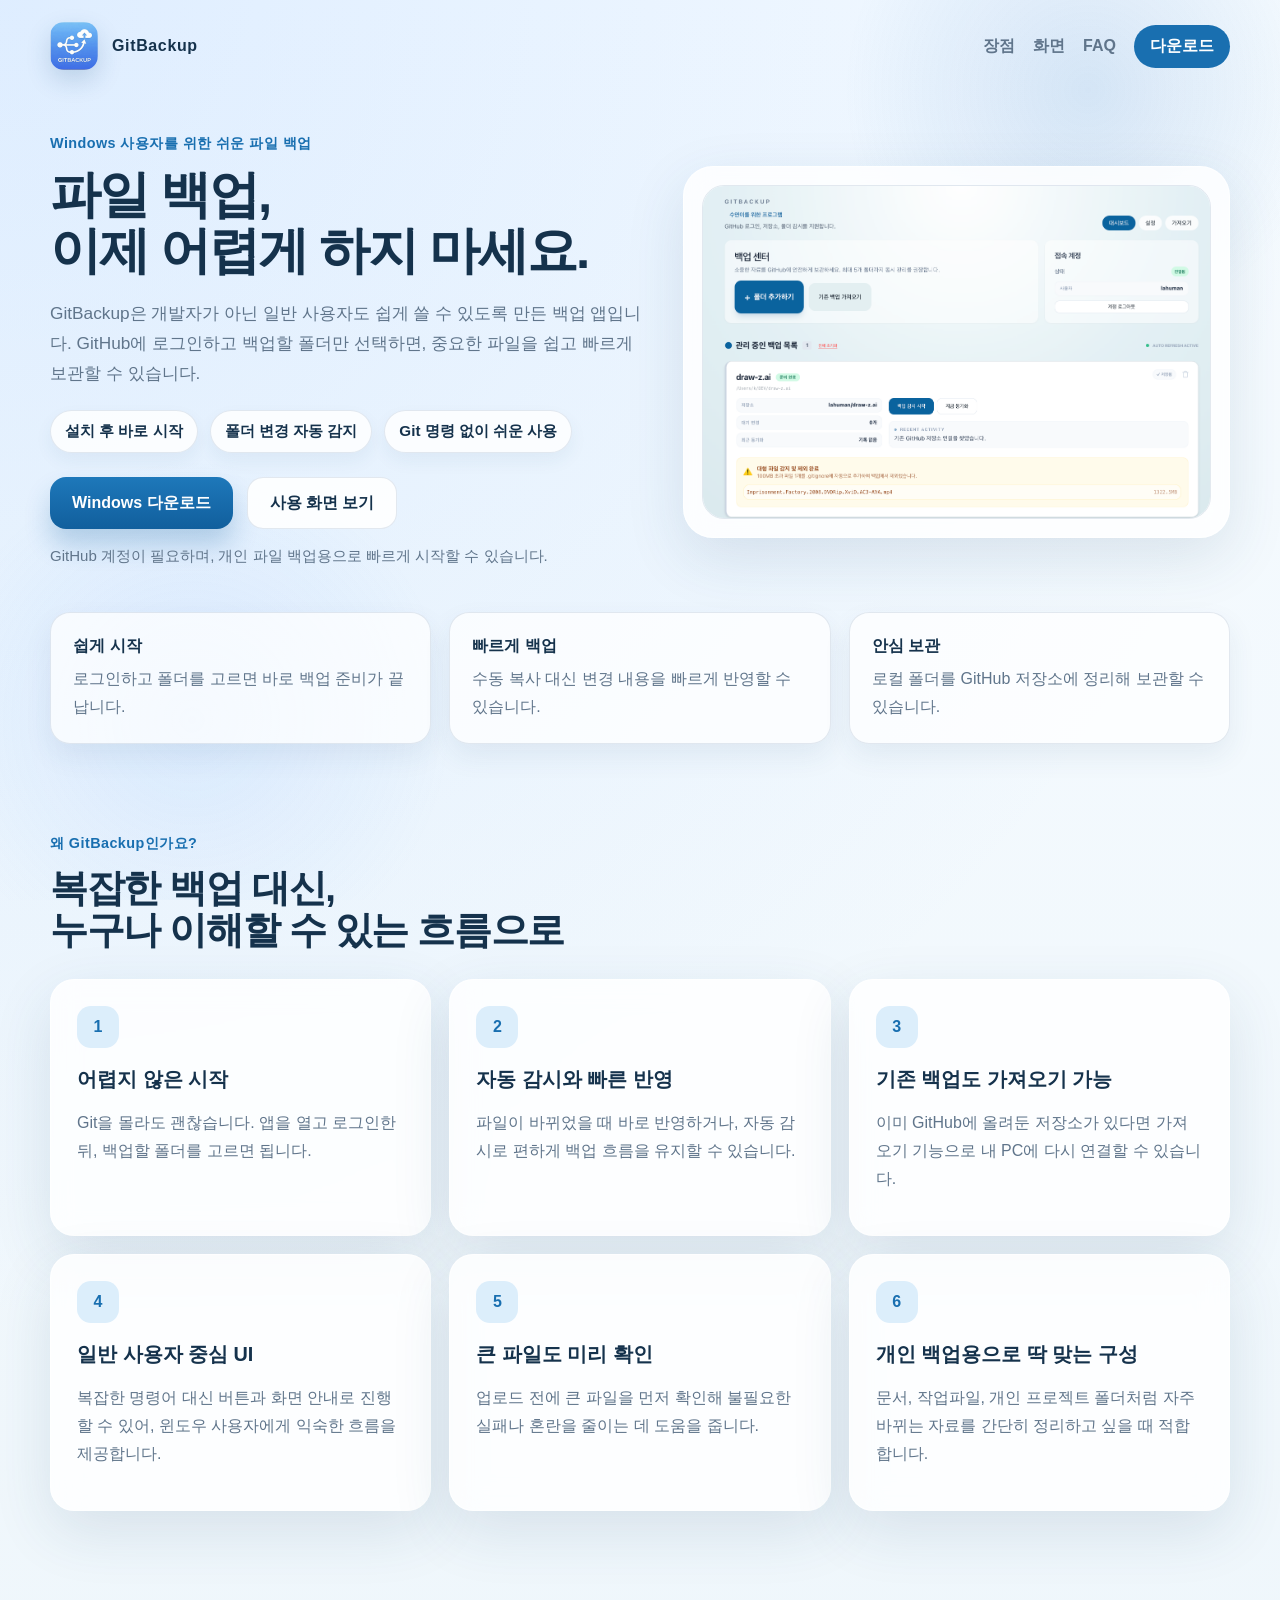
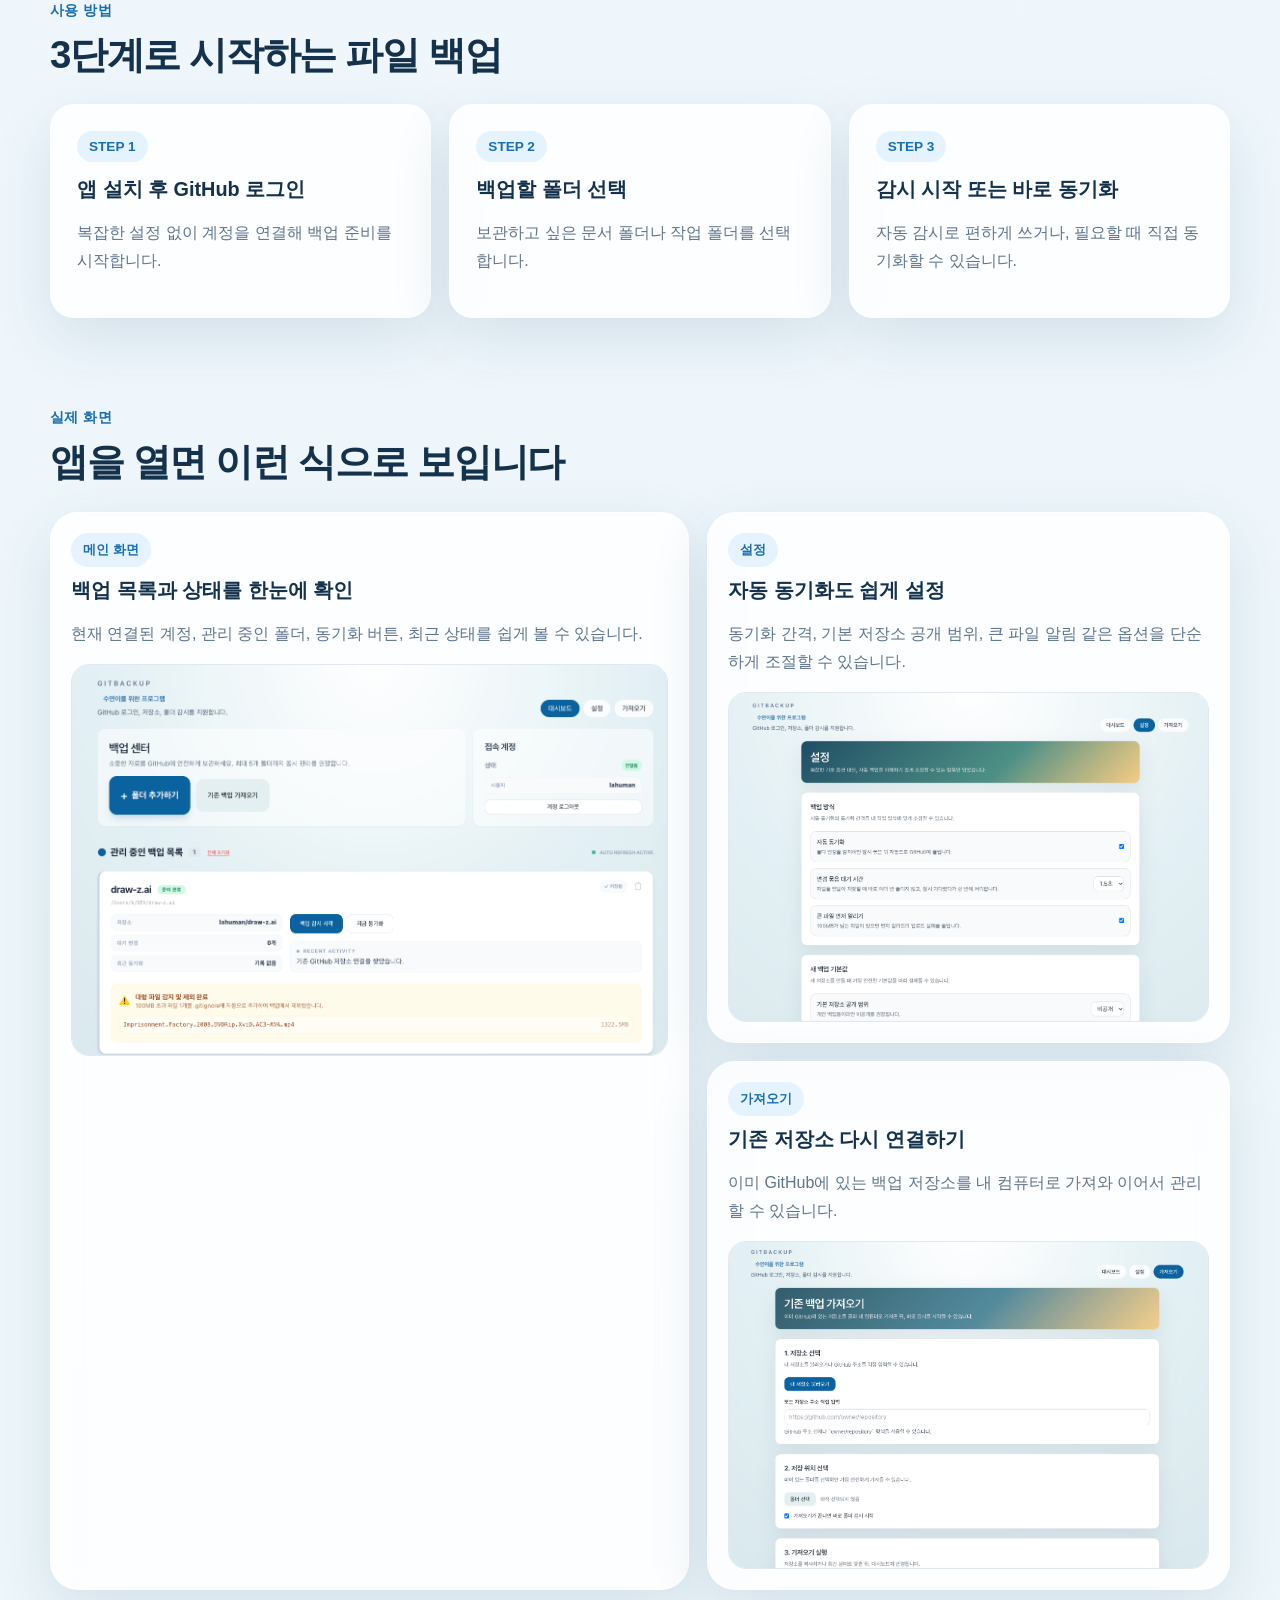
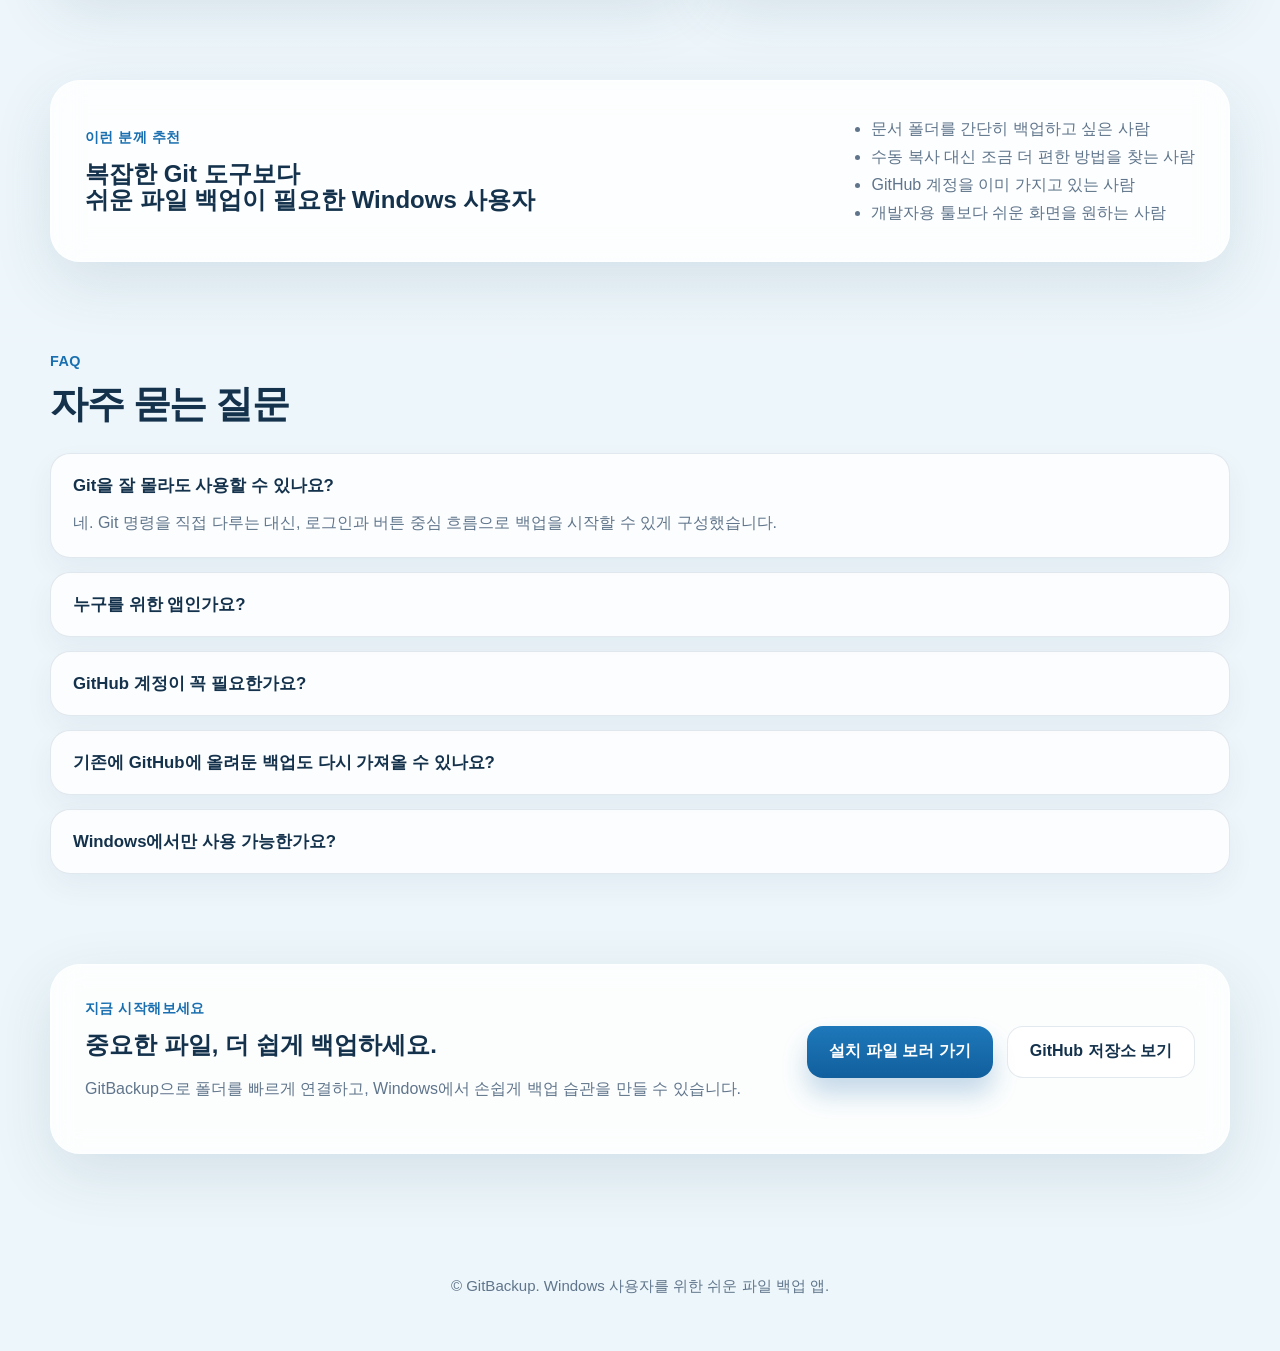
==== docs/index.html @ aa1b8733 "backup: 2026-04-01 11:00:26" ====
<!DOCTYPE html>
<html lang="ko">
<head>
  <meta charset="UTF-8" />
  <meta name="viewport" content="width=device-width, initial-scale=1.0" />
  <title>GitBackup | 윈도우에서 쉽게 시작하는 파일 백업</title>
  <meta name="description" content="GitBackup은 일반 Windows 사용자를 위한 쉬운 파일 백업 앱입니다. GitHub 로그인 후 폴더를 선택하면 자동 감시와 빠른 백업을 시작할 수 있습니다." />
  <meta property="og:title" content="GitBackup | 윈도우에서 쉽게 시작하는 파일 백업" />
  <meta property="og:description" content="파일 백업, 이제 어렵게 하지 마세요. 설치하고 로그인한 뒤 폴더만 선택하면 GitHub에 쉽고 빠르게 백업할 수 있습니다." />
  <meta property="og:type" content="website" />
  <meta property="og:image" content="assets/gitbackup-icon.png" />
  <link rel="icon" type="image/png" sizes="32x32" href="assets/favicon-32.png" />
  <link rel="apple-touch-icon" href="assets/apple-touch-icon.png" />
  <link rel="stylesheet" href="styles.css" />
</head>
<body>
  <div class="page-bg"></div>

  <header class="site-header">
    <a class="brand" href="#top" aria-label="GitBackup home">
      <img src="assets/icon-192.png" alt="GitBackup 아이콘" />
      <span>GitBackup</span>
    </a>

    <nav class="nav">
      <a href="#features">장점</a>
      <a href="#screens">화면</a>
      <a href="#faq">FAQ</a>
      <a class="nav-cta" href="https://github.com/lahuman/git-backup/releases" target="_blank" rel="noopener">다운로드</a>
    </nav>
  </header>

  <main id="top">
    <section class="hero">
      <div class="hero-copy">
        <span class="eyebrow">Windows 사용자를 위한 쉬운 파일 백업</span>
        <h1>파일 백업,<br />이제 어렵게 하지 마세요.</h1>
        <p class="hero-text">
          GitBackup은 개발자가 아닌 일반 사용자도 쉽게 쓸 수 있도록 만든 백업 앱입니다.
          GitHub에 로그인하고 백업할 폴더만 선택하면, 중요한 파일을 쉽고 빠르게 보관할 수 있습니다.
        </p>

        <div class="hero-points">
          <div>설치 후 바로 시작</div>
          <div>폴더 변경 자동 감지</div>
          <div>Git 명령 없이 쉬운 사용</div>
        </div>

        <div class="hero-actions">
          <a class="btn btn-primary" href="https://github.com/lahuman/git-backup/releases" target="_blank" rel="noopener">Windows 다운로드</a>
          <a class="btn btn-secondary" href="#screens">사용 화면 보기</a>
        </div>

        <p class="mini-note">
          GitHub 계정이 필요하며, 개인 파일 백업용으로 빠르게 시작할 수 있습니다.
        </p>
      </div>

      <div class="hero-visual">
        <div class="hero-card">
          <img src="assets/screen-main.png" alt="GitBackup 메인 화면" />
        </div>
      </div>
    </section>

    <section class="trust-strip" aria-label="핵심 메시지">
      <div class="trust-item">
        <strong>쉽게 시작</strong>
        <span>로그인하고 폴더를 고르면 바로 백업 준비가 끝납니다.</span>
      </div>
      <div class="trust-item">
        <strong>빠르게 백업</strong>
        <span>수동 복사 대신 변경 내용을 빠르게 반영할 수 있습니다.</span>
      </div>
      <div class="trust-item">
        <strong>안심 보관</strong>
        <span>로컬 폴더를 GitHub 저장소에 정리해 보관할 수 있습니다.</span>
      </div>
    </section>

    <section class="section problem-solution" id="features">
      <div class="section-heading">
        <span class="eyebrow">왜 GitBackup인가요?</span>
        <h2>복잡한 백업 대신,<br />누구나 이해할 수 있는 흐름으로</h2>
      </div>

      <div class="feature-grid">
        <article class="feature-card">
          <div class="icon-badge">1</div>
          <h3>어렵지 않은 시작</h3>
          <p>Git을 몰라도 괜찮습니다. 앱을 열고 로그인한 뒤, 백업할 폴더를 고르면 됩니다.</p>
        </article>

        <article class="feature-card">
          <div class="icon-badge">2</div>
          <h3>자동 감시와 빠른 반영</h3>
          <p>파일이 바뀌었을 때 바로 반영하거나, 자동 감시로 편하게 백업 흐름을 유지할 수 있습니다.</p>
        </article>

        <article class="feature-card">
          <div class="icon-badge">3</div>
          <h3>기존 백업도 가져오기 가능</h3>
          <p>이미 GitHub에 올려둔 저장소가 있다면 가져오기 기능으로 내 PC에 다시 연결할 수 있습니다.</p>
        </article>

        <article class="feature-card">
          <div class="icon-badge">4</div>
          <h3>일반 사용자 중심 UI</h3>
          <p>복잡한 명령어 대신 버튼과 화면 안내로 진행할 수 있어, 윈도우 사용자에게 익숙한 흐름을 제공합니다.</p>
        </article>

        <article class="feature-card">
          <div class="icon-badge">5</div>
          <h3>큰 파일도 미리 확인</h3>
          <p>업로드 전에 큰 파일을 먼저 확인해 불필요한 실패나 혼란을 줄이는 데 도움을 줍니다.</p>
        </article>

        <article class="feature-card">
          <div class="icon-badge">6</div>
          <h3>개인 백업용으로 딱 맞는 구성</h3>
          <p>문서, 작업파일, 개인 프로젝트 폴더처럼 자주 바뀌는 자료를 간단히 정리하고 싶을 때 적합합니다.</p>
        </article>
      </div>
    </section>

    <section class="section steps">
      <div class="section-heading">
        <span class="eyebrow">사용 방법</span>
        <h2>3단계로 시작하는 파일 백업</h2>
      </div>

      <div class="steps-grid">
        <article class="step-card">
          <span class="step-number">STEP 1</span>
          <h3>앱 설치 후 GitHub 로그인</h3>
          <p>복잡한 설정 없이 계정을 연결해 백업 준비를 시작합니다.</p>
        </article>

        <article class="step-card">
          <span class="step-number">STEP 2</span>
          <h3>백업할 폴더 선택</h3>
          <p>보관하고 싶은 문서 폴더나 작업 폴더를 선택합니다.</p>
        </article>

        <article class="step-card">
          <span class="step-number">STEP 3</span>
          <h3>감시 시작 또는 바로 동기화</h3>
          <p>자동 감시로 편하게 쓰거나, 필요할 때 직접 동기화할 수 있습니다.</p>
        </article>
      </div>
    </section>

    <section class="section screenshots" id="screens">
      <div class="section-heading">
        <span class="eyebrow">실제 화면</span>
        <h2>앱을 열면 이런 식으로 보입니다</h2>
      </div>

      <div class="screen-grid">
        <article class="screen-card screen-large">
          <div class="screen-copy">
            <span class="screen-tag">메인 화면</span>
            <h3>백업 목록과 상태를 한눈에 확인</h3>
            <p>현재 연결된 계정, 관리 중인 폴더, 동기화 버튼, 최근 상태를 쉽게 볼 수 있습니다.</p>
          </div>
          <img src="assets/screen-main.png" alt="GitBackup 메인 화면 스크린샷" />
        </article>

        <article class="screen-card">
          <div class="screen-copy">
            <span class="screen-tag">설정</span>
            <h3>자동 동기화도 쉽게 설정</h3>
            <p>동기화 간격, 기본 저장소 공개 범위, 큰 파일 알림 같은 옵션을 단순하게 조절할 수 있습니다.</p>
          </div>
          <img src="assets/screen-settings.png" alt="GitBackup 설정 화면 스크린샷" />
        </article>

        <article class="screen-card">
          <div class="screen-copy">
            <span class="screen-tag">가져오기</span>
            <h3>기존 저장소 다시 연결하기</h3>
            <p>이미 GitHub에 있는 백업 저장소를 내 컴퓨터로 가져와 이어서 관리할 수 있습니다.</p>
          </div>
          <img src="assets/screen-import.png" alt="GitBackup 가져오기 화면 스크린샷" />
        </article>
      </div>
    </section>

    <section class="section audience">
      <div class="audience-card">
        <div>
          <span class="eyebrow">이런 분께 추천</span>
          <h2>복잡한 Git 도구보다<br />쉬운 파일 백업이 필요한 Windows 사용자</h2>
        </div>
        <ul class="audience-list">
          <li>문서 폴더를 간단히 백업하고 싶은 사람</li>
          <li>수동 복사 대신 조금 더 편한 방법을 찾는 사람</li>
          <li>GitHub 계정을 이미 가지고 있는 사람</li>
          <li>개발자용 툴보다 쉬운 화면을 원하는 사람</li>
        </ul>
      </div>
    </section>

    <section class="section faq" id="faq">
      <div class="section-heading">
        <span class="eyebrow">FAQ</span>
        <h2>자주 묻는 질문</h2>
      </div>

      <div class="faq-list">
        <details open>
          <summary>Git을 잘 몰라도 사용할 수 있나요?</summary>
          <p>네. Git 명령을 직접 다루는 대신, 로그인과 버튼 중심 흐름으로 백업을 시작할 수 있게 구성했습니다.</p>
        </details>

        <details>
          <summary>누구를 위한 앱인가요?</summary>
          <p>개발자뿐 아니라, 중요한 폴더를 쉽고 빠르게 백업하고 싶은 일반 Windows 사용자를 위한 앱입니다.</p>
        </details>

        <details>
          <summary>GitHub 계정이 꼭 필요한가요?</summary>
          <p>네. GitBackup은 GitHub 저장소에 파일을 보관하는 방식이므로 GitHub 계정 연결이 필요합니다.</p>
        </details>

        <details>
          <summary>기존에 GitHub에 올려둔 백업도 다시 가져올 수 있나요?</summary>
          <p>가능합니다. 가져오기 화면에서 저장소를 불러오거나 주소를 입력해 연결할 수 있습니다.</p>
        </details>

        <details>
          <summary>Windows에서만 사용 가능한가요?</summary>
          <p>이 페이지는 Windows 사용자를 중심으로 소개하고 있으며, 다운로드 안내도 Windows 기준으로 구성되어 있습니다.</p>
        </details>
      </div>
    </section>

    <section class="section cta-section">
      <div class="cta-card">
        <div>
          <span class="eyebrow">지금 시작해보세요</span>
          <h2>중요한 파일, 더 쉽게 백업하세요.</h2>
          <p>GitBackup으로 폴더를 빠르게 연결하고, Windows에서 손쉽게 백업 습관을 만들 수 있습니다.</p>
        </div>
        <div class="cta-actions">
          <a class="btn btn-primary" href="https://github.com/lahuman/git-backup/releases" target="_blank" rel="noopener">설치 파일 보러 가기</a>
          <a class="btn btn-secondary" href="https://github.com/lahuman/git-backup" target="_blank" rel="noopener">GitHub 저장소 보기</a>
        </div>
      </div>
    </section>
  </main>

  <footer class="site-footer">
    <p>© GitBackup. Windows 사용자를 위한 쉬운 파일 백업 앱.</p>
  </footer>
</body>
</html>
---- docs/styles.css ----
* {
  box-sizing: border-box;
}

:root {
  --bg: #eef6fb;
  --surface: rgba(255, 255, 255, 0.82);
  --surface-strong: #ffffff;
  --text: #15324c;
  --muted: #60758b;
  --line: rgba(39, 78, 121, 0.12);
  --blue: #196fb0;
  --blue-dark: #0d5d99;
  --blue-soft: #dceefb;
  --shadow: 0 20px 60px rgba(35, 71, 111, 0.12);
  --radius: 24px;
  --max: 1180px;
}

html {
  scroll-behavior: smooth;
}

body {
  margin: 0;
  font-family: "Pretendard", "Noto Sans KR", "Apple SD Gothic Neo", "Malgun Gothic", Arial, sans-serif;
  color: var(--text);
  background:
    radial-gradient(circle at top left, rgba(115, 175, 255, 0.18), transparent 28%),
    linear-gradient(180deg, #f6fbff 0%, #eef6fb 42%, #edf6fa 100%);
}

.page-bg {
  position: fixed;
  inset: 0;
  pointer-events: none;
  background:
    radial-gradient(circle at 85% 10%, rgba(36, 114, 190, 0.14), transparent 18%),
    radial-gradient(circle at 15% 80%, rgba(104, 168, 255, 0.12), transparent 20%);
  z-index: -1;
}

img {
  max-width: 100%;
  display: block;
}

a {
  color: inherit;
  text-decoration: none;
}

.site-header,
.hero,
.section,
.site-footer,
.trust-strip {
  width: min(calc(100% - 32px), var(--max));
  margin-inline: auto;
}

.site-header {
  padding: 22px 0 16px;
  display: flex;
  justify-content: space-between;
  align-items: center;
  gap: 24px;
}

.brand {
  display: inline-flex;
  align-items: center;
  gap: 14px;
  font-weight: 800;
  letter-spacing: 0.04em;
}

.brand img {
  width: 48px;
  height: 48px;
  border-radius: 14px;
  box-shadow: 0 10px 24px rgba(24, 77, 129, 0.18);
}

.nav {
  display: flex;
  align-items: center;
  gap: 18px;
  color: var(--muted);
  font-weight: 600;
}

.nav-cta {
  padding: 11px 16px;
  background: var(--blue);
  color: white;
  border-radius: 999px;
}

.hero {
  display: grid;
  grid-template-columns: 1.04fr 0.96fr;
  gap: 40px;
  align-items: center;
  padding: 48px 0 28px;
}

.eyebrow {
  display: inline-block;
  color: var(--blue);
  font-size: 0.9rem;
  font-weight: 800;
  letter-spacing: 0.03em;
  margin-bottom: 14px;
}

.hero h1,
.section-heading h2,
.audience-card h2,
.cta-card h2 {
  margin: 0;
  line-height: 1.1;
}

.hero h1 {
  font-size: clamp(2.5rem, 4vw, 4.3rem);
  letter-spacing: -0.04em;
}

.hero-text,
.mini-note,
.feature-card p,
.step-card p,
.screen-copy p,
.faq-list p,
.cta-card p,
.audience-list li,
.trust-item span {
  color: var(--muted);
  line-height: 1.75;
}

.hero-text {
  font-size: 1.08rem;
  max-width: 600px;
  margin: 18px 0 22px;
}

.hero-points {
  display: flex;
  flex-wrap: wrap;
  gap: 12px;
  margin-bottom: 24px;
}

.hero-points div {
  padding: 10px 14px;
  border-radius: 999px;
  background: rgba(255, 255, 255, 0.82);
  border: 1px solid var(--line);
  font-size: 0.95rem;
  font-weight: 700;
  box-shadow: 0 8px 18px rgba(31, 81, 126, 0.06);
}

.hero-actions,
.cta-actions {
  display: flex;
  flex-wrap: wrap;
  gap: 14px;
  margin-bottom: 14px;
}

.btn {
  display: inline-flex;
  align-items: center;
  justify-content: center;
  min-height: 52px;
  padding: 0 22px;
  border-radius: 16px;
  font-weight: 800;
  transition: transform .18s ease, box-shadow .18s ease, background .18s ease;
}

.btn:hover,
.nav-cta:hover {
  transform: translateY(-1px);
}

.btn-primary {
  background: linear-gradient(180deg, #1e78ba 0%, #115f9d 100%);
  color: #fff;
  box-shadow: 0 16px 26px rgba(17, 95, 157, 0.24);
}

.btn-secondary {
  background: rgba(255, 255, 255, 0.88);
  border: 1px solid var(--line);
  color: var(--text);
}

.mini-note {
  font-size: 0.94rem;
  margin: 0;
}

.hero-card,
.feature-card,
.step-card,
.screen-card,
.audience-card,
.cta-card {
  background: var(--surface);
  border: 1px solid rgba(255, 255, 255, 0.65);
  backdrop-filter: blur(14px);
  -webkit-backdrop-filter: blur(14px);
  box-shadow: var(--shadow);
}

.hero-card {
  padding: 18px;
  border-radius: 30px;
}

.hero-card img {
  border-radius: 22px;
  border: 1px solid var(--line);
}

.trust-strip {
  display: grid;
  grid-template-columns: repeat(3, 1fr);
  gap: 18px;
  margin-top: 14px;
}

.trust-item {
  background: rgba(255,255,255,0.74);
  border: 1px solid var(--line);
  padding: 22px;
  border-radius: 20px;
  box-shadow: 0 12px 28px rgba(35, 71, 111, 0.08);
}

.trust-item strong {
  display: block;
  margin-bottom: 8px;
  font-size: 1.02rem;
}

.section {
  padding: 90px 0 0;
}

.section-heading {
  margin-bottom: 28px;
}

.section-heading h2 {
  font-size: clamp(2rem, 3vw, 3rem);
  letter-spacing: -0.035em;
}

.feature-grid,
.steps-grid {
  display: grid;
  gap: 18px;
}

.feature-grid {
  grid-template-columns: repeat(3, 1fr);
}

.steps-grid {
  grid-template-columns: repeat(3, 1fr);
}

.feature-card,
.step-card {
  padding: 26px;
  border-radius: 24px;
}

.icon-badge,
.step-number,
.screen-tag {
  display: inline-flex;
  align-items: center;
  justify-content: center;
  font-weight: 800;
}

.icon-badge {
  width: 42px;
  height: 42px;
  border-radius: 14px;
  background: var(--blue-soft);
  color: var(--blue);
  margin-bottom: 18px;
}

.feature-card h3,
.step-card h3,
.screen-copy h3 {
  margin: 0 0 10px;
  font-size: 1.24rem;
}

.step-number,
.screen-tag {
  border-radius: 999px;
  background: #e5f3ff;
  color: var(--blue);
}

.step-number {
  padding: 8px 12px;
  margin-bottom: 14px;
  font-size: 0.85rem;
}

.screen-grid {
  display: grid;
  grid-template-columns: 1.1fr 0.9fr;
  gap: 18px;
}

.screen-large {
  grid-row: span 2;
}

.screen-card {
  padding: 20px;
  border-radius: 28px;
}

.screen-copy {
  margin-bottom: 16px;
}

.screen-tag {
  padding: 8px 12px;
  font-size: 0.84rem;
  margin-bottom: 10px;
}

.screen-card img {
  border-radius: 18px;
  border: 1px solid var(--line);
}

.audience-card,
.cta-card {
  padding: 34px;
  border-radius: 30px;
  display: grid;
  grid-template-columns: 1fr auto;
  gap: 28px;
  align-items: center;
}

.audience-list {
  margin: 0;
  padding-left: 20px;
}

.faq-list {
  display: grid;
  gap: 14px;
}

.faq-list details {
  background: rgba(255,255,255,0.78);
  border: 1px solid var(--line);
  border-radius: 20px;
  padding: 20px 22px;
  box-shadow: 0 12px 28px rgba(35, 71, 111, 0.06);
}

.faq-list summary {
  cursor: pointer;
  font-size: 1.05rem;
  font-weight: 800;
  list-style: none;
}

.faq-list summary::-webkit-details-marker {
  display: none;
}

.faq-list p {
  margin: 12px 0 0;
}

.cta-section {
  padding-bottom: 90px;
}

.site-footer {
  padding: 18px 0 40px;
  color: var(--muted);
  text-align: center;
  font-size: 0.94rem;
}

@media (max-width: 1080px) {
  .hero,
  .screen-grid,
  .audience-card,
  .cta-card {
    grid-template-columns: 1fr;
  }

  .feature-grid {
    grid-template-columns: repeat(2, 1fr);
  }

  .steps-grid,
  .trust-strip {
    grid-template-columns: 1fr;
  }

  .screen-large {
    grid-row: auto;
  }
}

@media (max-width: 760px) {
  .site-header {
    flex-direction: column;
    align-items: flex-start;
  }

  .nav {
    width: 100%;
    flex-wrap: wrap;
    gap: 12px;
  }

  .nav-cta {
    margin-left: 0;
  }

  .hero {
    padding-top: 22px;
    gap: 24px;
  }

  .hero h1 {
    font-size: 2.35rem;
  }

  .feature-grid,
  .steps-grid {
    grid-template-columns: 1fr;
  }

  .feature-card,
  .step-card,
  .screen-card,
  .audience-card,
  .cta-card {
    padding: 22px;
  }

  .section {
    padding-top: 72px;
  }
}
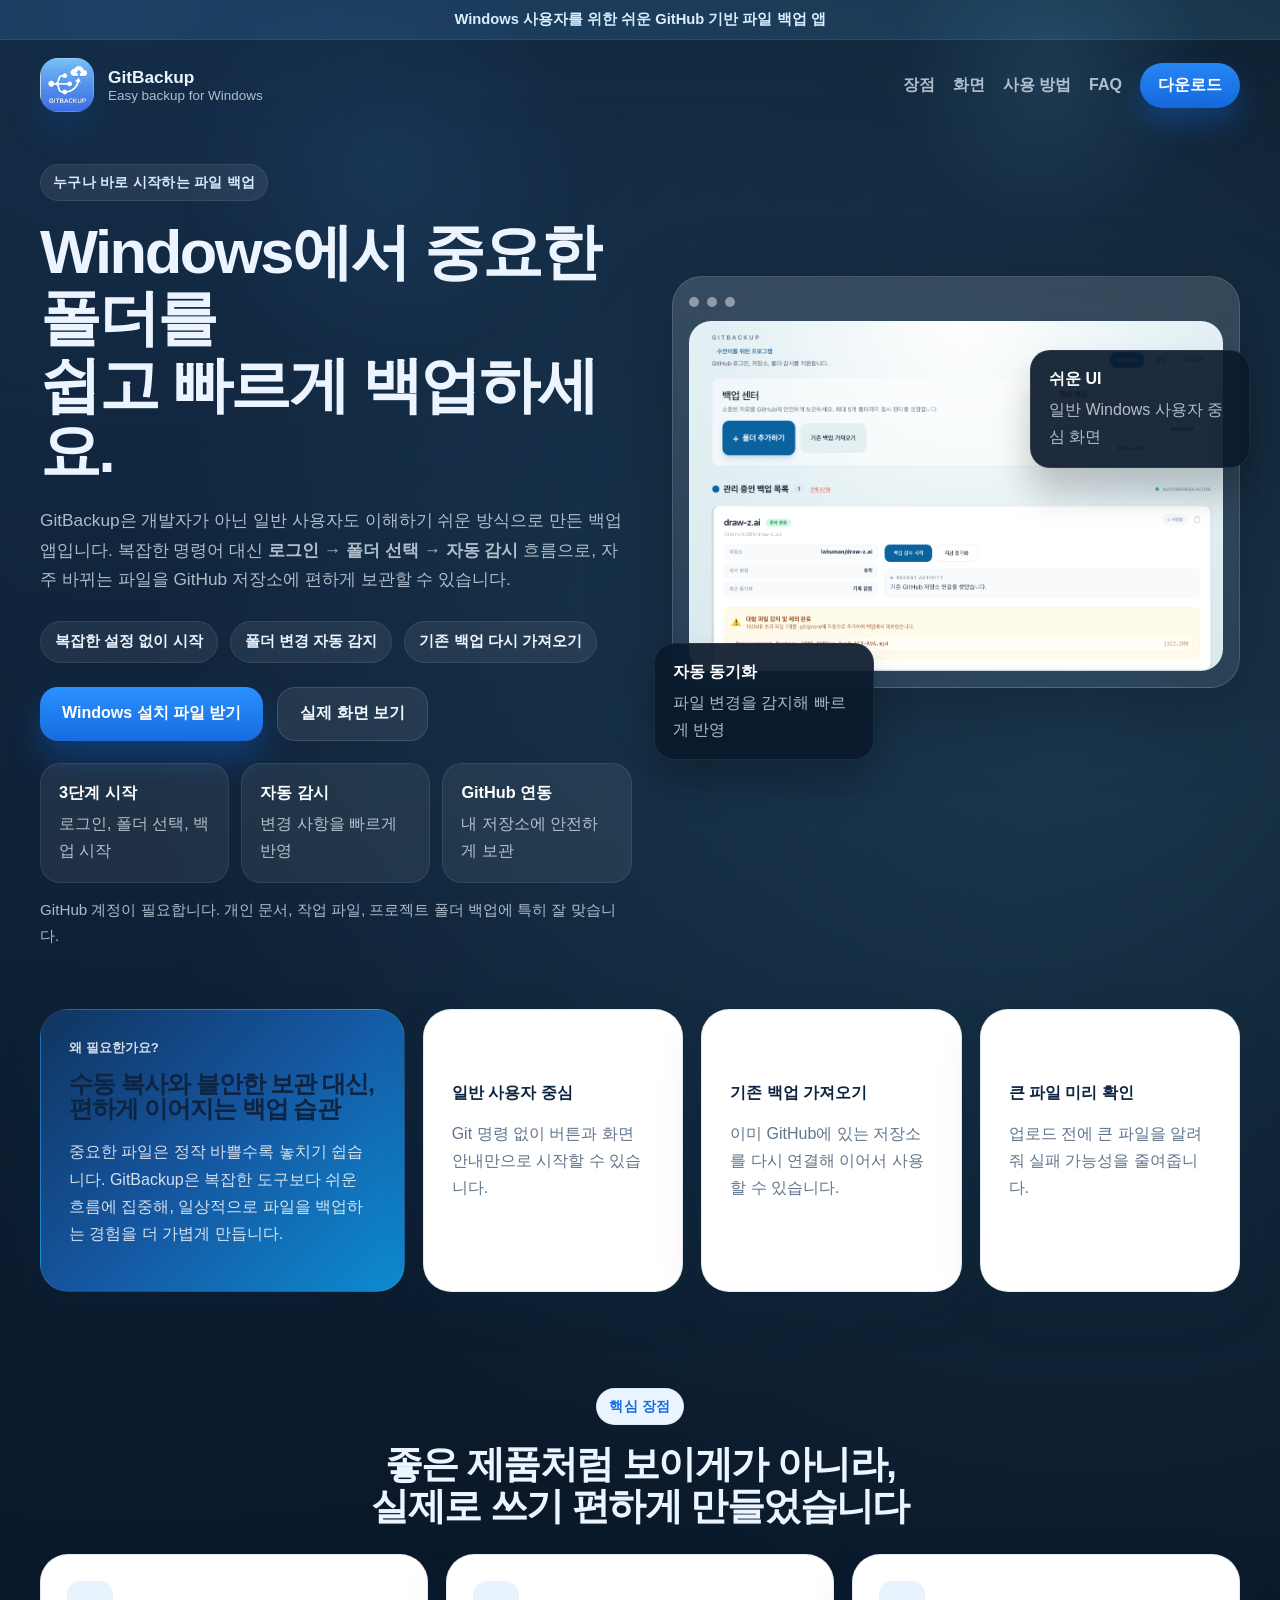
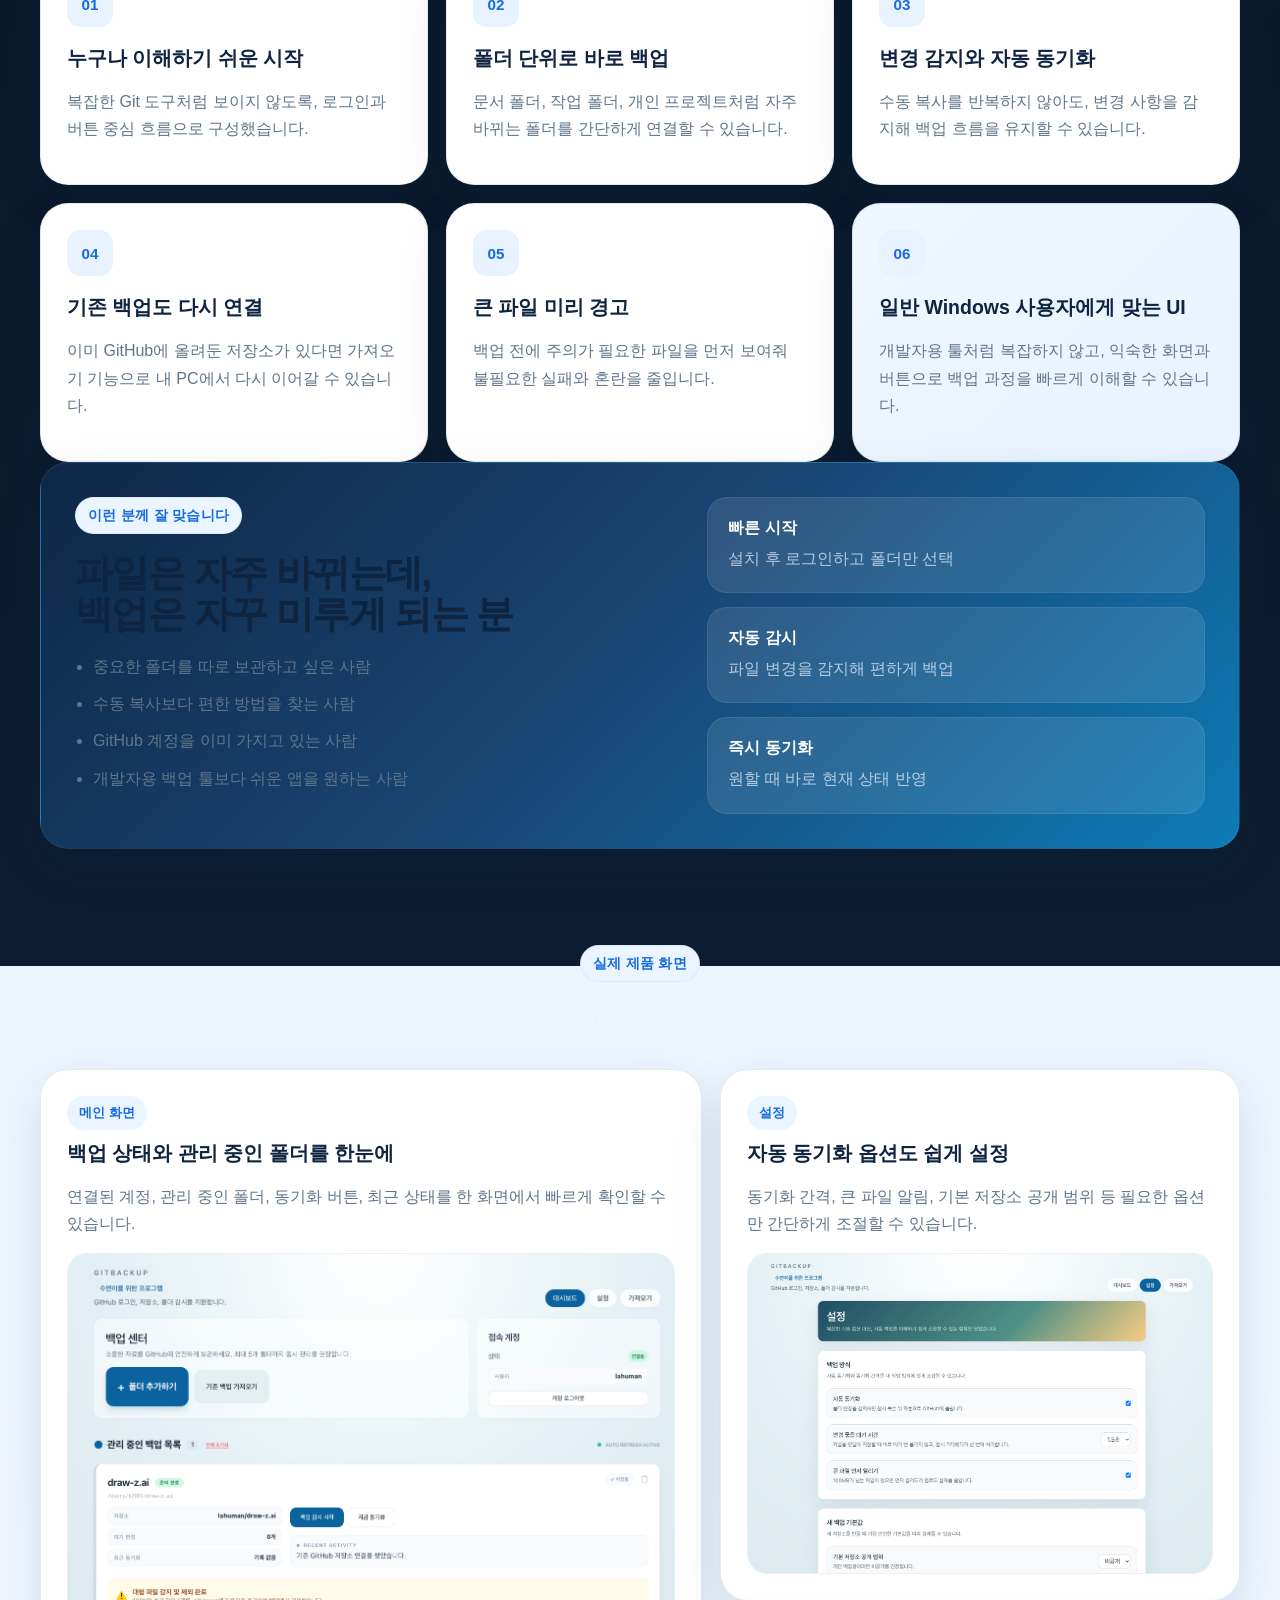
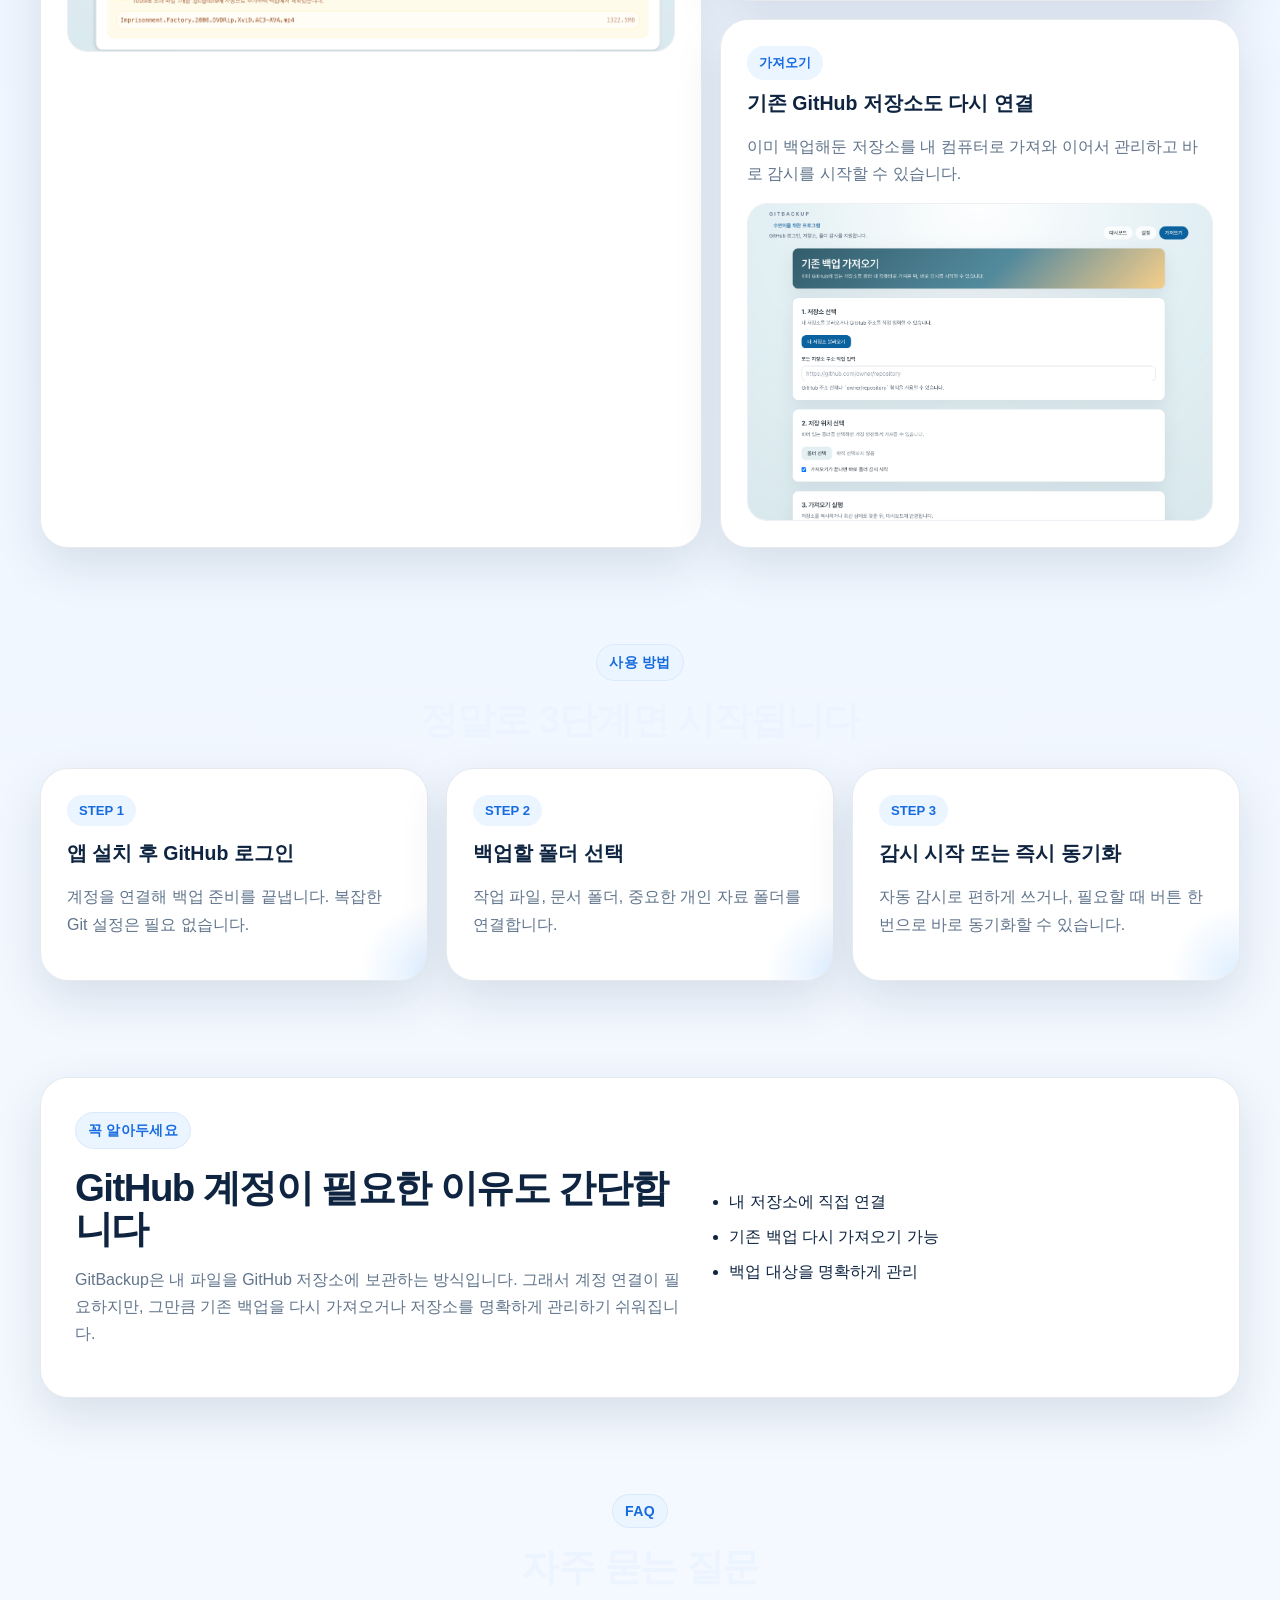
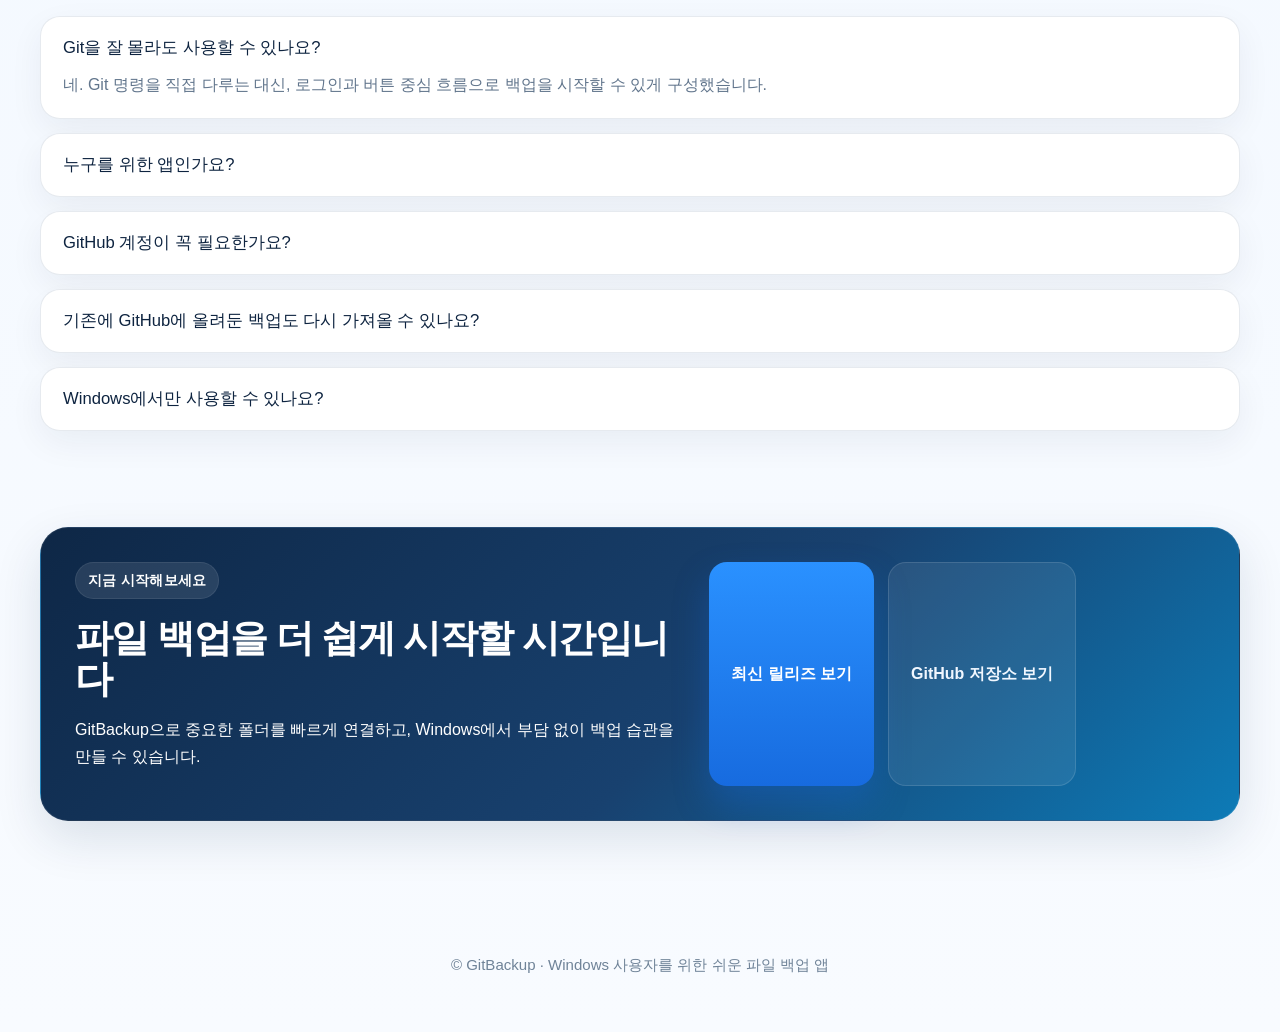
==== commit a9dc5424: "backup: 2026-04-01 17:17:10" ====
--- a/docs/index.html
+++ b/docs/index.html
@@ -3,206 +3,277 @@
 <head>
   <meta charset="UTF-8" />
   <meta name="viewport" content="width=device-width, initial-scale=1.0" />
-  <title>GitBackup | 윈도우에서 쉽게 시작하는 파일 백업</title>
-  <meta name="description" content="GitBackup은 일반 Windows 사용자를 위한 쉬운 파일 백업 앱입니다. GitHub 로그인 후 폴더를 선택하면 자동 감시와 빠른 백업을 시작할 수 있습니다." />
-  <meta property="og:title" content="GitBackup | 윈도우에서 쉽게 시작하는 파일 백업" />
-  <meta property="og:description" content="파일 백업, 이제 어렵게 하지 마세요. 설치하고 로그인한 뒤 폴더만 선택하면 GitHub에 쉽고 빠르게 백업할 수 있습니다." />
+  <title>GitBackup | Windows에서 쉽고 빠르게 파일 백업</title>
+  <meta name="description" content="GitBackup은 일반 Windows 사용자를 위한 쉬운 파일 백업 앱입니다. GitHub 로그인 후 폴더만 선택하면 자동 감시와 빠른 동기화를 시작할 수 있습니다." />
+  <meta property="og:title" content="GitBackup | Windows에서 쉽고 빠르게 파일 백업" />
+  <meta property="og:description" content="복잡한 설정 없이 로그인하고 폴더만 선택하세요. 중요한 파일을 GitHub에 쉽고 빠르게 백업할 수 있습니다." />
   <meta property="og:type" content="website" />
-  <meta property="og:image" content="assets/gitbackup-icon.png" />
+  <meta property="og:image" content="assets/og-cover.png" />
   <link rel="icon" type="image/png" sizes="32x32" href="assets/favicon-32.png" />
   <link rel="apple-touch-icon" href="assets/apple-touch-icon.png" />
   <link rel="stylesheet" href="styles.css" />
 </head>
 <body>
-  <div class="page-bg"></div>
-
-  <header class="site-header">
+  <div class="page-glow"></div>
+
+  <div class="promo-bar">Windows 사용자를 위한 쉬운 GitHub 기반 파일 백업 앱</div>
+
+  <header class="site-header wrap">
     <a class="brand" href="#top" aria-label="GitBackup home">
       <img src="assets/icon-192.png" alt="GitBackup 아이콘" />
-      <span>GitBackup</span>
+      <div>
+        <strong>GitBackup</strong>
+        <span>Easy backup for Windows</span>
+      </div>
     </a>
 
     <nav class="nav">
-      <a href="#features">장점</a>
+      <a href="#benefits">장점</a>
       <a href="#screens">화면</a>
+      <a href="#how">사용 방법</a>
       <a href="#faq">FAQ</a>
-      <a class="nav-cta" href="https://github.com/lahuman/git-backup/releases" target="_blank" rel="noopener">다운로드</a>
+      <a class="nav-cta" href="https://github.com/lahuman/git-backup/releases/latest" target="_blank" rel="noopener">다운로드</a>
     </nav>
   </header>
 
   <main id="top">
-    <section class="hero">
+    <section class="hero wrap">
       <div class="hero-copy">
-        <span class="eyebrow">Windows 사용자를 위한 쉬운 파일 백업</span>
-        <h1>파일 백업,<br />이제 어렵게 하지 마세요.</h1>
+        <span class="eyebrow">누구나 바로 시작하는 파일 백업</span>
+        <h1>Windows에서 중요한 폴더를<br />쉽고 빠르게 백업하세요.</h1>
         <p class="hero-text">
-          GitBackup은 개발자가 아닌 일반 사용자도 쉽게 쓸 수 있도록 만든 백업 앱입니다.
-          GitHub에 로그인하고 백업할 폴더만 선택하면, 중요한 파일을 쉽고 빠르게 보관할 수 있습니다.
+          GitBackup은 개발자가 아닌 일반 사용자도 이해하기 쉬운 방식으로 만든 백업 앱입니다.
+          복잡한 명령어 대신 <strong>로그인 → 폴더 선택 → 자동 감시</strong> 흐름으로,
+          자주 바뀌는 파일을 GitHub 저장소에 편하게 보관할 수 있습니다.
         </p>
 
-        <div class="hero-points">
-          <div>설치 후 바로 시작</div>
-          <div>폴더 변경 자동 감지</div>
-          <div>Git 명령 없이 쉬운 사용</div>
+        <div class="hero-pills">
+          <span>복잡한 설정 없이 시작</span>
+          <span>폴더 변경 자동 감지</span>
+          <span>기존 백업 다시 가져오기</span>
         </div>
 
         <div class="hero-actions">
-          <a class="btn btn-primary" href="https://github.com/lahuman/git-backup/releases" target="_blank" rel="noopener">Windows 다운로드</a>
-          <a class="btn btn-secondary" href="#screens">사용 화면 보기</a>
-        </div>
-
-        <p class="mini-note">
-          GitHub 계정이 필요하며, 개인 파일 백업용으로 빠르게 시작할 수 있습니다.
+          <a class="btn btn-primary" href="https://github.com/lahuman/git-backup/releases/latest" target="_blank" rel="noopener">Windows 설치 파일 받기</a>
+          <a class="btn btn-secondary" href="#screens">실제 화면 보기</a>
+        </div>
+
+        <div class="hero-meta">
+          <div>
+            <strong>3단계 시작</strong>
+            <span>로그인, 폴더 선택, 백업 시작</span>
+          </div>
+          <div>
+            <strong>자동 감시</strong>
+            <span>변경 사항을 빠르게 반영</span>
+          </div>
+          <div>
+            <strong>GitHub 연동</strong>
+            <span>내 저장소에 안전하게 보관</span>
+          </div>
+        </div>
+
+        <p class="mini-note">GitHub 계정이 필요합니다. 개인 문서, 작업 파일, 프로젝트 폴더 백업에 특히 잘 맞습니다.</p>
+      </div>
+
+      <div class="hero-visual">
+        <div class="hero-window">
+          <div class="window-bar">
+            <span></span><span></span><span></span>
+          </div>
+          <img src="assets/screen-main.png" alt="GitBackup 메인 화면" />
+        </div>
+        <div class="floating-card floating-one">
+          <strong>자동 동기화</strong>
+          <span>파일 변경을 감지해 빠르게 반영</span>
+        </div>
+        <div class="floating-card floating-two">
+          <strong>쉬운 UI</strong>
+          <span>일반 Windows 사용자 중심 화면</span>
+        </div>
+      </div>
+    </section>
+
+    <section class="summary wrap" aria-label="핵심 요약">
+      <article class="summary-card accent">
+        <span class="card-label">왜 필요한가요?</span>
+        <h2>수동 복사와 불안한 보관 대신,<br />편하게 이어지는 백업 습관</h2>
+        <p>
+          중요한 파일은 정작 바쁠수록 놓치기 쉽습니다. GitBackup은 복잡한 도구보다 쉬운 흐름에 집중해,
+          일상적으로 파일을 백업하는 경험을 더 가볍게 만듭니다.
         </p>
-      </div>
-
-      <div class="hero-visual">
-        <div class="hero-card">
-          <img src="assets/screen-main.png" alt="GitBackup 메인 화면" />
-        </div>
-      </div>
-    </section>
-
-    <section class="trust-strip" aria-label="핵심 메시지">
-      <div class="trust-item">
-        <strong>쉽게 시작</strong>
-        <span>로그인하고 폴더를 고르면 바로 백업 준비가 끝납니다.</span>
-      </div>
-      <div class="trust-item">
-        <strong>빠르게 백업</strong>
-        <span>수동 복사 대신 변경 내용을 빠르게 반영할 수 있습니다.</span>
-      </div>
-      <div class="trust-item">
-        <strong>안심 보관</strong>
-        <span>로컬 폴더를 GitHub 저장소에 정리해 보관할 수 있습니다.</span>
-      </div>
-    </section>
-
-    <section class="section problem-solution" id="features">
-      <div class="section-heading">
-        <span class="eyebrow">왜 GitBackup인가요?</span>
-        <h2>복잡한 백업 대신,<br />누구나 이해할 수 있는 흐름으로</h2>
-      </div>
-
-      <div class="feature-grid">
-        <article class="feature-card">
-          <div class="icon-badge">1</div>
-          <h3>어렵지 않은 시작</h3>
-          <p>Git을 몰라도 괜찮습니다. 앱을 열고 로그인한 뒤, 백업할 폴더를 고르면 됩니다.</p>
-        </article>
-
-        <article class="feature-card">
-          <div class="icon-badge">2</div>
-          <h3>자동 감시와 빠른 반영</h3>
-          <p>파일이 바뀌었을 때 바로 반영하거나, 자동 감시로 편하게 백업 흐름을 유지할 수 있습니다.</p>
-        </article>
-
-        <article class="feature-card">
-          <div class="icon-badge">3</div>
-          <h3>기존 백업도 가져오기 가능</h3>
-          <p>이미 GitHub에 올려둔 저장소가 있다면 가져오기 기능으로 내 PC에 다시 연결할 수 있습니다.</p>
-        </article>
-
-        <article class="feature-card">
-          <div class="icon-badge">4</div>
-          <h3>일반 사용자 중심 UI</h3>
-          <p>복잡한 명령어 대신 버튼과 화면 안내로 진행할 수 있어, 윈도우 사용자에게 익숙한 흐름을 제공합니다.</p>
-        </article>
-
-        <article class="feature-card">
-          <div class="icon-badge">5</div>
-          <h3>큰 파일도 미리 확인</h3>
-          <p>업로드 전에 큰 파일을 먼저 확인해 불필요한 실패나 혼란을 줄이는 데 도움을 줍니다.</p>
-        </article>
-
-        <article class="feature-card">
-          <div class="icon-badge">6</div>
-          <h3>개인 백업용으로 딱 맞는 구성</h3>
-          <p>문서, 작업파일, 개인 프로젝트 폴더처럼 자주 바뀌는 자료를 간단히 정리하고 싶을 때 적합합니다.</p>
-        </article>
-      </div>
-    </section>
-
-    <section class="section steps">
-      <div class="section-heading">
+      </article>
+      <article class="summary-card compact">
+        <strong>일반 사용자 중심</strong>
+        <p>Git 명령 없이 버튼과 화면 안내만으로 시작할 수 있습니다.</p>
+      </article>
+      <article class="summary-card compact">
+        <strong>기존 백업 가져오기</strong>
+        <p>이미 GitHub에 있는 저장소를 다시 연결해 이어서 사용할 수 있습니다.</p>
+      </article>
+      <article class="summary-card compact">
+        <strong>큰 파일 미리 확인</strong>
+        <p>업로드 전에 큰 파일을 알려줘 실패 가능성을 줄여줍니다.</p>
+      </article>
+    </section>
+
+    <section class="section wrap" id="benefits">
+      <div class="section-heading centered">
+        <span class="eyebrow">핵심 장점</span>
+        <h2>좋은 제품처럼 보이게가 아니라,<br />실제로 쓰기 편하게 만들었습니다</h2>
+      </div>
+
+      <div class="benefit-grid">
+        <article class="benefit-card">
+          <div class="benefit-icon">01</div>
+          <h3>누구나 이해하기 쉬운 시작</h3>
+          <p>복잡한 Git 도구처럼 보이지 않도록, 로그인과 버튼 중심 흐름으로 구성했습니다.</p>
+        </article>
+
+        <article class="benefit-card">
+          <div class="benefit-icon">02</div>
+          <h3>폴더 단위로 바로 백업</h3>
+          <p>문서 폴더, 작업 폴더, 개인 프로젝트처럼 자주 바뀌는 폴더를 간단하게 연결할 수 있습니다.</p>
+        </article>
+
+        <article class="benefit-card">
+          <div class="benefit-icon">03</div>
+          <h3>변경 감지와 자동 동기화</h3>
+          <p>수동 복사를 반복하지 않아도, 변경 사항을 감지해 백업 흐름을 유지할 수 있습니다.</p>
+        </article>
+
+        <article class="benefit-card">
+          <div class="benefit-icon">04</div>
+          <h3>기존 백업도 다시 연결</h3>
+          <p>이미 GitHub에 올려둔 저장소가 있다면 가져오기 기능으로 내 PC에서 다시 이어갈 수 있습니다.</p>
+        </article>
+
+        <article class="benefit-card">
+          <div class="benefit-icon">05</div>
+          <h3>큰 파일 미리 경고</h3>
+          <p>백업 전에 주의가 필요한 파일을 먼저 보여줘 불필요한 실패와 혼란을 줄입니다.</p>
+        </article>
+
+        <article class="benefit-card highlight">
+          <div class="benefit-icon">06</div>
+          <h3>일반 Windows 사용자에게 맞는 UI</h3>
+          <p>개발자용 툴처럼 복잡하지 않고, 익숙한 화면과 버튼으로 백업 과정을 빠르게 이해할 수 있습니다.</p>
+        </article>
+      </div>
+    </section>
+
+    <section class="section wrap feature-banner">
+      <div class="feature-banner-copy">
+        <span class="eyebrow">이런 분께 잘 맞습니다</span>
+        <h2>파일은 자주 바뀌는데,<br />백업은 자꾸 미루게 되는 분</h2>
+        <ul class="fit-list">
+          <li>중요한 폴더를 따로 보관하고 싶은 사람</li>
+          <li>수동 복사보다 편한 방법을 찾는 사람</li>
+          <li>GitHub 계정을 이미 가지고 있는 사람</li>
+          <li>개발자용 백업 툴보다 쉬운 앱을 원하는 사람</li>
+        </ul>
+      </div>
+      <div class="feature-banner-panel">
+        <div class="mini-stack">
+          <div class="mini-stack-card">
+            <strong>빠른 시작</strong>
+            <span>설치 후 로그인하고 폴더만 선택</span>
+          </div>
+          <div class="mini-stack-card">
+            <strong>자동 감시</strong>
+            <span>파일 변경을 감지해 편하게 백업</span>
+          </div>
+          <div class="mini-stack-card">
+            <strong>즉시 동기화</strong>
+            <span>원할 때 바로 현재 상태 반영</span>
+          </div>
+        </div>
+      </div>
+    </section>
+
+    <section class="section wrap" id="screens">
+      <div class="section-heading centered">
+        <span class="eyebrow">실제 제품 화면</span>
+        <h2>설명보다 화면이 먼저 믿음을 주도록</h2>
+      </div>
+
+      <div class="screen-grid">
+        <article class="screen-card screen-main">
+          <div class="screen-copy">
+            <span class="screen-tag">메인 화면</span>
+            <h3>백업 상태와 관리 중인 폴더를 한눈에</h3>
+            <p>연결된 계정, 관리 중인 폴더, 동기화 버튼, 최근 상태를 한 화면에서 빠르게 확인할 수 있습니다.</p>
+          </div>
+          <img src="assets/screen-main.png" alt="GitBackup 메인 화면 스크린샷" />
+        </article>
+
+        <article class="screen-card">
+          <div class="screen-copy">
+            <span class="screen-tag">설정</span>
+            <h3>자동 동기화 옵션도 쉽게 설정</h3>
+            <p>동기화 간격, 큰 파일 알림, 기본 저장소 공개 범위 등 필요한 옵션만 간단하게 조절할 수 있습니다.</p>
+          </div>
+          <img src="assets/screen-settings.png" alt="GitBackup 설정 화면 스크린샷" />
+        </article>
+
+        <article class="screen-card">
+          <div class="screen-copy">
+            <span class="screen-tag">가져오기</span>
+            <h3>기존 GitHub 저장소도 다시 연결</h3>
+            <p>이미 백업해둔 저장소를 내 컴퓨터로 가져와 이어서 관리하고 바로 감시를 시작할 수 있습니다.</p>
+          </div>
+          <img src="assets/screen-import.png" alt="GitBackup 가져오기 화면 스크린샷" />
+        </article>
+      </div>
+    </section>
+
+    <section class="section wrap" id="how">
+      <div class="section-heading centered">
         <span class="eyebrow">사용 방법</span>
-        <h2>3단계로 시작하는 파일 백업</h2>
+        <h2>정말로 3단계면 시작됩니다</h2>
       </div>
 
       <div class="steps-grid">
         <article class="step-card">
           <span class="step-number">STEP 1</span>
           <h3>앱 설치 후 GitHub 로그인</h3>
-          <p>복잡한 설정 없이 계정을 연결해 백업 준비를 시작합니다.</p>
+          <p>계정을 연결해 백업 준비를 끝냅니다. 복잡한 Git 설정은 필요 없습니다.</p>
         </article>
 
         <article class="step-card">
           <span class="step-number">STEP 2</span>
           <h3>백업할 폴더 선택</h3>
-          <p>보관하고 싶은 문서 폴더나 작업 폴더를 선택합니다.</p>
+          <p>작업 파일, 문서 폴더, 중요한 개인 자료 폴더를 연결합니다.</p>
         </article>
 
         <article class="step-card">
           <span class="step-number">STEP 3</span>
-          <h3>감시 시작 또는 바로 동기화</h3>
-          <p>자동 감시로 편하게 쓰거나, 필요할 때 직접 동기화할 수 있습니다.</p>
-        </article>
-      </div>
-    </section>
-
-    <section class="section screenshots" id="screens">
-      <div class="section-heading">
-        <span class="eyebrow">실제 화면</span>
-        <h2>앱을 열면 이런 식으로 보입니다</h2>
-      </div>
-
-      <div class="screen-grid">
-        <article class="screen-card screen-large">
-          <div class="screen-copy">
-            <span class="screen-tag">메인 화면</span>
-            <h3>백업 목록과 상태를 한눈에 확인</h3>
-            <p>현재 연결된 계정, 관리 중인 폴더, 동기화 버튼, 최근 상태를 쉽게 볼 수 있습니다.</p>
-          </div>
-          <img src="assets/screen-main.png" alt="GitBackup 메인 화면 스크린샷" />
-        </article>
-
-        <article class="screen-card">
-          <div class="screen-copy">
-            <span class="screen-tag">설정</span>
-            <h3>자동 동기화도 쉽게 설정</h3>
-            <p>동기화 간격, 기본 저장소 공개 범위, 큰 파일 알림 같은 옵션을 단순하게 조절할 수 있습니다.</p>
-          </div>
-          <img src="assets/screen-settings.png" alt="GitBackup 설정 화면 스크린샷" />
-        </article>
-
-        <article class="screen-card">
-          <div class="screen-copy">
-            <span class="screen-tag">가져오기</span>
-            <h3>기존 저장소 다시 연결하기</h3>
-            <p>이미 GitHub에 있는 백업 저장소를 내 컴퓨터로 가져와 이어서 관리할 수 있습니다.</p>
-          </div>
-          <img src="assets/screen-import.png" alt="GitBackup 가져오기 화면 스크린샷" />
-        </article>
-      </div>
-    </section>
-
-    <section class="section audience">
-      <div class="audience-card">
+          <h3>감시 시작 또는 즉시 동기화</h3>
+          <p>자동 감시로 편하게 쓰거나, 필요할 때 버튼 한 번으로 바로 동기화할 수 있습니다.</p>
+        </article>
+      </div>
+    </section>
+
+    <section class="section wrap reassurance">
+      <div class="reassurance-card">
         <div>
-          <span class="eyebrow">이런 분께 추천</span>
-          <h2>복잡한 Git 도구보다<br />쉬운 파일 백업이 필요한 Windows 사용자</h2>
-        </div>
-        <ul class="audience-list">
-          <li>문서 폴더를 간단히 백업하고 싶은 사람</li>
-          <li>수동 복사 대신 조금 더 편한 방법을 찾는 사람</li>
-          <li>GitHub 계정을 이미 가지고 있는 사람</li>
-          <li>개발자용 툴보다 쉬운 화면을 원하는 사람</li>
+          <span class="eyebrow">꼭 알아두세요</span>
+          <h2>GitHub 계정이 필요한 이유도 간단합니다</h2>
+          <p>
+            GitBackup은 내 파일을 GitHub 저장소에 보관하는 방식입니다.
+            그래서 계정 연결이 필요하지만, 그만큼 기존 백업을 다시 가져오거나 저장소를 명확하게 관리하기 쉬워집니다.
+          </p>
+        </div>
+        <ul class="reassurance-list">
+          <li>내 저장소에 직접 연결</li>
+          <li>기존 백업 다시 가져오기 가능</li>
+          <li>백업 대상을 명확하게 관리</li>
         </ul>
       </div>
     </section>
 
-    <section class="section faq" id="faq">
-      <div class="section-heading">
+    <section class="section wrap faq-section" id="faq">
+      <div class="section-heading centered">
         <span class="eyebrow">FAQ</span>
         <h2>자주 묻는 질문</h2>
       </div>
@@ -215,7 +286,7 @@
 
         <details>
           <summary>누구를 위한 앱인가요?</summary>
-          <p>개발자뿐 아니라, 중요한 폴더를 쉽고 빠르게 백업하고 싶은 일반 Windows 사용자를 위한 앱입니다.</p>
+          <p>중요한 폴더를 쉽고 빠르게 백업하고 싶은 일반 Windows 사용자를 위한 앱입니다.</p>
         </details>
 
         <details>
@@ -229,29 +300,29 @@
         </details>
 
         <details>
-          <summary>Windows에서만 사용 가능한가요?</summary>
-          <p>이 페이지는 Windows 사용자를 중심으로 소개하고 있으며, 다운로드 안내도 Windows 기준으로 구성되어 있습니다.</p>
-        </details>
-      </div>
-    </section>
-
-    <section class="section cta-section">
+          <summary>Windows에서만 사용할 수 있나요?</summary>
+          <p>이 페이지와 현재 다운로드 안내는 Windows 사용자를 기준으로 구성되어 있습니다.</p>
+        </details>
+      </div>
+    </section>
+
+    <section class="section wrap cta-section">
       <div class="cta-card">
         <div>
           <span class="eyebrow">지금 시작해보세요</span>
-          <h2>중요한 파일, 더 쉽게 백업하세요.</h2>
-          <p>GitBackup으로 폴더를 빠르게 연결하고, Windows에서 손쉽게 백업 습관을 만들 수 있습니다.</p>
+          <h2>파일 백업을 더 쉽게 시작할 시간입니다</h2>
+          <p>GitBackup으로 중요한 폴더를 빠르게 연결하고, Windows에서 부담 없이 백업 습관을 만들 수 있습니다.</p>
         </div>
         <div class="cta-actions">
-          <a class="btn btn-primary" href="https://github.com/lahuman/git-backup/releases" target="_blank" rel="noopener">설치 파일 보러 가기</a>
+          <a class="btn btn-primary" href="https://github.com/lahuman/git-backup/releases/latest" target="_blank" rel="noopener">최신 릴리즈 보기</a>
           <a class="btn btn-secondary" href="https://github.com/lahuman/git-backup" target="_blank" rel="noopener">GitHub 저장소 보기</a>
         </div>
       </div>
     </section>
   </main>
 
-  <footer class="site-footer">
-    <p>© GitBackup. Windows 사용자를 위한 쉬운 파일 백업 앱.</p>
+  <footer class="site-footer wrap">
+    <p>© GitBackup · Windows 사용자를 위한 쉬운 파일 백업 앱</p>
   </footer>
 </body>
 </html>
--- a/docs/styles.css
+++ b/docs/styles.css
@@ -3,18 +3,25 @@
 }
 
 :root {
-  --bg: #eef6fb;
-  --surface: rgba(255, 255, 255, 0.82);
-  --surface-strong: #ffffff;
-  --text: #15324c;
-  --muted: #60758b;
-  --line: rgba(39, 78, 121, 0.12);
-  --blue: #196fb0;
-  --blue-dark: #0d5d99;
-  --blue-soft: #dceefb;
-  --shadow: 0 20px 60px rgba(35, 71, 111, 0.12);
-  --radius: 24px;
-  --max: 1180px;
+  --bg: #081320;
+  --bg-soft: #0d1b2d;
+  --surface: rgba(255, 255, 255, 0.08);
+  --surface-2: rgba(255, 255, 255, 0.06);
+  --card: #ffffff;
+  --text: #ecf5ff;
+  --text-dark: #0e2440;
+  --muted: rgba(236, 245, 255, 0.72);
+  --muted-dark: #61758c;
+  --line: rgba(255, 255, 255, 0.1);
+  --line-dark: rgba(15, 55, 98, 0.1);
+  --blue: #4da3ff;
+  --blue-2: #1b6fe8;
+  --cyan: #68d1ff;
+  --green: #6fe1aa;
+  --shadow: 0 24px 80px rgba(0, 0, 0, 0.28);
+  --shadow-light: 0 18px 48px rgba(12, 41, 74, 0.12);
+  --radius: 28px;
+  --max: 1200px;
 }
 
 html {
@@ -24,25 +31,30 @@
 body {
   margin: 0;
   font-family: "Pretendard", "Noto Sans KR", "Apple SD Gothic Neo", "Malgun Gothic", Arial, sans-serif;
+  background:
+    radial-gradient(circle at 10% 0%, rgba(77, 163, 255, 0.18), transparent 26%),
+    radial-gradient(circle at 85% 12%, rgba(104, 209, 255, 0.16), transparent 18%),
+    linear-gradient(180deg, #081320 0%, #0c1d31 44%, #edf5ff 44%, #f8fbff 100%);
   color: var(--text);
-  background:
-    radial-gradient(circle at top left, rgba(115, 175, 255, 0.18), transparent 28%),
-    linear-gradient(180deg, #f6fbff 0%, #eef6fb 42%, #edf6fa 100%);
-}
-
-.page-bg {
+}
+
+.page-glow {
   position: fixed;
   inset: 0;
   pointer-events: none;
   background:
-    radial-gradient(circle at 85% 10%, rgba(36, 114, 190, 0.14), transparent 18%),
-    radial-gradient(circle at 15% 80%, rgba(104, 168, 255, 0.12), transparent 20%);
+    radial-gradient(circle at 30% 18%, rgba(77, 163, 255, 0.1), transparent 18%),
+    radial-gradient(circle at 82% 8%, rgba(104, 209, 255, 0.12), transparent 12%);
   z-index: -1;
 }
 
 img {
+  display: block;
   max-width: 100%;
-  display: block;
+}
+
+strong {
+  font-weight: 800;
 }
 
 a {
@@ -50,117 +62,158 @@
   text-decoration: none;
 }
 
-.site-header,
-.hero,
-.section,
-.site-footer,
-.trust-strip {
+.wrap {
   width: min(calc(100% - 32px), var(--max));
   margin-inline: auto;
 }
 
+.promo-bar {
+  padding: 10px 16px;
+  text-align: center;
+  font-size: 0.92rem;
+  font-weight: 700;
+  color: #d9eeff;
+  background: linear-gradient(90deg, rgba(77, 163, 255, 0.16), rgba(104, 209, 255, 0.12));
+  border-bottom: 1px solid rgba(255, 255, 255, 0.08);
+}
+
 .site-header {
-  padding: 22px 0 16px;
+  position: sticky;
+  top: 0;
+  z-index: 10;
   display: flex;
   justify-content: space-between;
   align-items: center;
   gap: 24px;
+  padding: 18px 0;
+  backdrop-filter: blur(16px);
 }
 
 .brand {
   display: inline-flex;
   align-items: center;
   gap: 14px;
-  font-weight: 800;
-  letter-spacing: 0.04em;
 }
 
 .brand img {
-  width: 48px;
-  height: 48px;
-  border-radius: 14px;
-  box-shadow: 0 10px 24px rgba(24, 77, 129, 0.18);
+  width: 54px;
+  height: 54px;
+  border-radius: 18px;
+  box-shadow: 0 18px 34px rgba(17, 74, 139, 0.32);
+}
+
+.brand strong,
+.brand span {
+  display: block;
+}
+
+.brand strong {
+  font-size: 1.08rem;
+}
+
+.brand span {
+  font-size: 0.84rem;
+  color: var(--muted);
 }
 
 .nav {
   display: flex;
   align-items: center;
   gap: 18px;
+  font-weight: 700;
   color: var(--muted);
-  font-weight: 600;
+}
+
+.nav a:hover {
+  color: #fff;
 }
 
 .nav-cta {
-  padding: 11px 16px;
-  background: var(--blue);
-  color: white;
+  padding: 12px 18px;
   border-radius: 999px;
+  color: #fff;
+  background: linear-gradient(180deg, #2686f5 0%, #1568dc 100%);
+  box-shadow: 0 16px 28px rgba(20, 104, 220, 0.34);
 }
 
 .hero {
   display: grid;
-  grid-template-columns: 1.04fr 0.96fr;
+  grid-template-columns: 1.02fr 0.98fr;
   gap: 40px;
   align-items: center;
-  padding: 48px 0 28px;
+  padding: 34px 0 72px;
 }
 
 .eyebrow {
-  display: inline-block;
-  color: var(--blue);
-  font-size: 0.9rem;
+  display: inline-flex;
+  align-items: center;
+  gap: 8px;
+  margin-bottom: 18px;
+  padding: 8px 12px;
+  border-radius: 999px;
+  font-size: 0.88rem;
   font-weight: 800;
-  letter-spacing: 0.03em;
-  margin-bottom: 14px;
+  letter-spacing: 0.02em;
+  color: #d5ecff;
+  background: rgba(255, 255, 255, 0.08);
+  border: 1px solid rgba(255, 255, 255, 0.08);
 }
 
 .hero h1,
 .section-heading h2,
-.audience-card h2,
+.summary-card h2,
+.feature-banner h2,
+.reassurance-card h2,
 .cta-card h2 {
   margin: 0;
-  line-height: 1.1;
+  line-height: 1.08;
+  letter-spacing: -0.04em;
 }
 
 .hero h1 {
-  font-size: clamp(2.5rem, 4vw, 4.3rem);
-  letter-spacing: -0.04em;
+  font-size: clamp(2.7rem, 4.8vw, 4.8rem);
 }
 
 .hero-text,
 .mini-note,
-.feature-card p,
+.summary-card p,
+.benefit-card p,
+.screen-copy p,
 .step-card p,
-.screen-copy p,
+.reassurance-card p,
 .faq-list p,
 .cta-card p,
-.audience-list li,
-.trust-item span {
+.fit-list li,
+.hero-meta span,
+.floating-card span,
+.mini-stack-card span {
+  line-height: 1.7;
+}
+
+.hero-text {
+  max-width: 640px;
+  margin: 22px 0 26px;
   color: var(--muted);
-  line-height: 1.75;
-}
-
-.hero-text {
   font-size: 1.08rem;
-  max-width: 600px;
-  margin: 18px 0 22px;
-}
-
-.hero-points {
+}
+
+.hero-pills {
   display: flex;
   flex-wrap: wrap;
   gap: 12px;
   margin-bottom: 24px;
 }
 
-.hero-points div {
-  padding: 10px 14px;
+.hero-pills span {
+  display: inline-flex;
+  align-items: center;
+  min-height: 42px;
+  padding: 0 14px;
   border-radius: 999px;
-  background: rgba(255, 255, 255, 0.82);
-  border: 1px solid var(--line);
+  border: 1px solid rgba(255, 255, 255, 0.09);
+  background: rgba(255, 255, 255, 0.07);
   font-size: 0.95rem;
   font-weight: 700;
-  box-shadow: 0 8px 18px rgba(31, 81, 126, 0.06);
 }
 
 .hero-actions,
@@ -168,18 +221,17 @@
   display: flex;
   flex-wrap: wrap;
   gap: 14px;
-  margin-bottom: 14px;
 }
 
 .btn {
   display: inline-flex;
   align-items: center;
   justify-content: center;
-  min-height: 52px;
+  min-height: 54px;
   padding: 0 22px;
-  border-radius: 16px;
+  border-radius: 18px;
   font-weight: 800;
-  transition: transform .18s ease, box-shadow .18s ease, background .18s ease;
+  transition: transform 0.18s ease, box-shadow 0.18s ease, border-color 0.18s ease;
 }
 
 .btn:hover,
@@ -188,180 +240,389 @@
 }
 
 .btn-primary {
-  background: linear-gradient(180deg, #1e78ba 0%, #115f9d 100%);
   color: #fff;
-  box-shadow: 0 16px 26px rgba(17, 95, 157, 0.24);
+  background: linear-gradient(180deg, #2a91ff 0%, #176bdf 100%);
+  box-shadow: 0 18px 34px rgba(20, 105, 220, 0.34);
 }
 
 .btn-secondary {
-  background: rgba(255, 255, 255, 0.88);
-  border: 1px solid var(--line);
-  color: var(--text);
+  color: #f1f7ff;
+  background: rgba(255, 255, 255, 0.08);
+  border: 1px solid rgba(255, 255, 255, 0.12);
+}
+
+.hero-meta {
+  display: grid;
+  grid-template-columns: repeat(3, 1fr);
+  gap: 12px;
+  margin: 22px 0 14px;
+}
+
+.hero-meta div {
+  padding: 18px;
+  border-radius: 20px;
+  background: rgba(255, 255, 255, 0.07);
+  border: 1px solid rgba(255, 255, 255, 0.08);
+}
+
+.hero-meta strong,
+.floating-card strong,
+.mini-stack-card strong,
+.summary-card strong,
+.benefit-card h3,
+.screen-copy h3,
+.step-card h3,
+.reassurance-list li,
+.faq-list summary,
+.cta-card h2,
+.feature-banner h2 {
+  color: #fff;
+}
+
+.hero-meta strong {
+  display: block;
+  margin-bottom: 6px;
+  font-size: 1.02rem;
+}
+
+.hero-meta span,
+.mini-note,
+.floating-card span,
+.mini-stack-card span {
+  color: var(--muted);
 }
 
 .mini-note {
-  font-size: 0.94rem;
   margin: 0;
-}
-
-.hero-card,
-.feature-card,
+  font-size: 0.95rem;
+}
+
+.hero-visual {
+  position: relative;
+  min-height: 560px;
+}
+
+.hero-window {
+  padding: 16px;
+  border-radius: 30px;
+  background: linear-gradient(180deg, rgba(255,255,255,0.14), rgba(255,255,255,0.08));
+  border: 1px solid rgba(255,255,255,0.14);
+  box-shadow: var(--shadow);
+}
+
+.window-bar {
+  display: flex;
+  gap: 8px;
+  padding: 4px 0 14px;
+}
+
+.window-bar span {
+  width: 10px;
+  height: 10px;
+  border-radius: 50%;
+  background: rgba(255,255,255,0.45);
+}
+
+.hero-window img {
+  border-radius: 22px;
+}
+
+.floating-card {
+  position: absolute;
+  padding: 18px 18px 16px;
+  width: 220px;
+  border-radius: 20px;
+  background: rgba(10, 26, 44, 0.92);
+  border: 1px solid rgba(255,255,255,0.08);
+  box-shadow: 0 24px 36px rgba(0, 0, 0, 0.22);
+}
+
+.floating-card strong,
+.mini-stack-card strong {
+  display: block;
+  margin-bottom: 6px;
+  font-size: 1rem;
+}
+
+.floating-one {
+  left: -18px;
+  bottom: 76px;
+}
+
+.floating-two {
+  right: -10px;
+  top: 74px;
+}
+
+.summary {
+  position: relative;
+  z-index: 1;
+  display: grid;
+  grid-template-columns: 1.4fr 1fr 1fr 1fr;
+  gap: 18px;
+  margin-top: -12px;
+}
+
+.summary-card,
+.benefit-card,
+.screen-card,
 .step-card,
+.reassurance-card,
+.cta-card,
+.feature-banner,
+.summary-card.compact,
+.hero-window {
+  backdrop-filter: blur(10px);
+  -webkit-backdrop-filter: blur(10px);
+}
+
+.summary-card,
+.benefit-card,
 .screen-card,
-.audience-card,
-.cta-card {
-  background: var(--surface);
-  border: 1px solid rgba(255, 255, 255, 0.65);
-  backdrop-filter: blur(14px);
-  -webkit-backdrop-filter: blur(14px);
-  box-shadow: var(--shadow);
-}
-
-.hero-card {
-  padding: 18px;
-  border-radius: 30px;
-}
-
-.hero-card img {
-  border-radius: 22px;
-  border: 1px solid var(--line);
-}
-
-.trust-strip {
+.step-card,
+.reassurance-card,
+.cta-card,
+.feature-banner {
+  background: var(--card);
+  color: var(--text-dark);
+  border: 1px solid var(--line-dark);
+  border-radius: 28px;
+  box-shadow: var(--shadow-light);
+}
+
+.summary-card {
+  padding: 28px;
+}
+
+.summary-card.accent {
+  background: linear-gradient(135deg, #10345f 0%, #1556a0 48%, #0d8cd1 100%);
+  border-color: rgba(255,255,255,0.08);
+  color: #fff;
+}
+
+.summary-card.accent .card-label,
+.summary-card.accent p {
+  color: rgba(255,255,255,0.82);
+}
+
+.card-label,
+.screen-tag,
+.step-number {
+  display: inline-flex;
+  align-items: center;
+  justify-content: center;
+  border-radius: 999px;
+  font-size: 0.82rem;
+  font-weight: 800;
+}
+
+.card-label {
+  margin-bottom: 14px;
+}
+
+.summary-card.compact {
+  display: flex;
+  flex-direction: column;
+  justify-content: center;
+}
+
+.summary-card.compact strong,
+.benefit-card h3,
+.screen-copy h3,
+.step-card h3,
+.reassurance-list li,
+.faq-list summary,
+.cta-card h2,
+.feature-banner h2,
+.summary-card.compact strong,
+.summary-card h2 {
+  color: var(--text-dark);
+}
+
+.summary-card p,
+.benefit-card p,
+.screen-copy p,
+.step-card p,
+.reassurance-card p,
+.faq-list p,
+.cta-card p,
+.fit-list li,
+.summary-card.compact p {
+  color: var(--muted-dark);
+}
+
+.section {
+  padding-top: 96px;
+}
+
+.section-heading {
+  margin-bottom: 28px;
+}
+
+.section-heading.centered {
+  text-align: center;
+}
+
+.section-heading.centered .eyebrow,
+.cta-card .eyebrow,
+.reassurance-card .eyebrow,
+.feature-banner .eyebrow {
+  color: #176bdf;
+  background: #ebf5ff;
+  border-color: rgba(23, 107, 223, 0.08);
+}
+
+.section-heading h2,
+.cta-card h2,
+.reassurance-card h2,
+.feature-banner h2 {
+  font-size: clamp(2rem, 3vw, 3.3rem);
+}
+
+.benefit-grid {
   display: grid;
   grid-template-columns: repeat(3, 1fr);
   gap: 18px;
-  margin-top: 14px;
-}
-
-.trust-item {
-  background: rgba(255,255,255,0.74);
-  border: 1px solid var(--line);
-  padding: 22px;
+}
+
+.benefit-card,
+.step-card,
+.screen-card {
+  padding: 26px;
+}
+
+.benefit-card.highlight {
+  background: linear-gradient(135deg, #eff7ff 0%, #e7f3ff 100%);
+}
+
+.benefit-icon {
+  display: inline-flex;
+  align-items: center;
+  justify-content: center;
+  width: 46px;
+  height: 46px;
+  margin-bottom: 18px;
+  border-radius: 14px;
+  background: #e8f3ff;
+  color: #176bdf;
+  font-size: 0.95rem;
+  font-weight: 800;
+}
+
+.benefit-card h3,
+.screen-copy h3,
+.step-card h3 {
+  margin: 0 0 10px;
+  font-size: 1.22rem;
+}
+
+.feature-banner {
+  display: grid;
+  grid-template-columns: 1.1fr 0.9fr;
+  gap: 24px;
+  padding: 34px;
+  background: linear-gradient(135deg, #0e2746 0%, #194573 48%, #0d7bb7 100%);
+  border-color: rgba(255,255,255,0.08);
+  color: #fff;
+}
+
+.fit-list {
+  margin: 18px 0 0;
+  padding-left: 18px;
+}
+
+.fit-list li + li {
+  margin-top: 10px;
+}
+
+.feature-banner-panel {
+  display: flex;
+  align-items: stretch;
+}
+
+.mini-stack {
+  display: grid;
+  gap: 14px;
+  width: 100%;
+}
+
+.mini-stack-card {
+  padding: 20px;
   border-radius: 20px;
-  box-shadow: 0 12px 28px rgba(35, 71, 111, 0.08);
-}
-
-.trust-item strong {
-  display: block;
-  margin-bottom: 8px;
-  font-size: 1.02rem;
-}
-
-.section {
-  padding: 90px 0 0;
-}
-
-.section-heading {
-  margin-bottom: 28px;
-}
-
-.section-heading h2 {
-  font-size: clamp(2rem, 3vw, 3rem);
-  letter-spacing: -0.035em;
-}
-
-.feature-grid,
+  background: rgba(255,255,255,0.1);
+  border: 1px solid rgba(255,255,255,0.08);
+}
+
+.screen-grid {
+  display: grid;
+  grid-template-columns: 1.12fr 0.88fr;
+  gap: 18px;
+}
+
+.screen-main {
+  grid-row: span 2;
+}
+
+.screen-copy {
+  margin-bottom: 16px;
+}
+
+.screen-tag {
+  padding: 8px 12px;
+  margin-bottom: 10px;
+  color: #176bdf;
+  background: #ebf5ff;
+}
+
+.screen-card img {
+  border-radius: 20px;
+  border: 1px solid rgba(15, 55, 98, 0.08);
+}
+
 .steps-grid {
   display: grid;
+  grid-template-columns: repeat(3, 1fr);
   gap: 18px;
 }
 
-.feature-grid {
-  grid-template-columns: repeat(3, 1fr);
-}
-
-.steps-grid {
-  grid-template-columns: repeat(3, 1fr);
-}
-
-.feature-card,
 .step-card {
-  padding: 26px;
-  border-radius: 24px;
-}
-
-.icon-badge,
-.step-number,
-.screen-tag {
-  display: inline-flex;
-  align-items: center;
-  justify-content: center;
-  font-weight: 800;
-}
-
-.icon-badge {
-  width: 42px;
-  height: 42px;
-  border-radius: 14px;
-  background: var(--blue-soft);
-  color: var(--blue);
-  margin-bottom: 18px;
-}
-
-.feature-card h3,
-.step-card h3,
-.screen-copy h3 {
-  margin: 0 0 10px;
-  font-size: 1.24rem;
-}
-
-.step-number,
-.screen-tag {
-  border-radius: 999px;
-  background: #e5f3ff;
-  color: var(--blue);
+  position: relative;
+  overflow: hidden;
+}
+
+.step-card::after {
+  content: "";
+  position: absolute;
+  inset: auto -18% -30% auto;
+  width: 140px;
+  height: 140px;
+  border-radius: 50%;
+  background: radial-gradient(circle, rgba(77, 163, 255, 0.18), transparent 68%);
 }
 
 .step-number {
   padding: 8px 12px;
   margin-bottom: 14px;
-  font-size: 0.85rem;
-}
-
-.screen-grid {
+  color: #176bdf;
+  background: #ebf5ff;
+}
+
+.reassurance-card,
+.cta-card {
   display: grid;
   grid-template-columns: 1.1fr 0.9fr;
-  gap: 18px;
-}
-
-.screen-large {
-  grid-row: span 2;
-}
-
-.screen-card {
-  padding: 20px;
-  border-radius: 28px;
-}
-
-.screen-copy {
-  margin-bottom: 16px;
-}
-
-.screen-tag {
-  padding: 8px 12px;
-  font-size: 0.84rem;
-  margin-bottom: 10px;
-}
-
-.screen-card img {
-  border-radius: 18px;
-  border: 1px solid var(--line);
-}
-
-.audience-card,
-.cta-card {
+  gap: 28px;
   padding: 34px;
-  border-radius: 30px;
-  display: grid;
-  grid-template-columns: 1fr auto;
-  gap: 28px;
-  align-items: center;
-}
-
-.audience-list {
+}
+
+.reassurance-list {
   margin: 0;
   padding-left: 20px;
+  align-self: center;
+}
+
+.reassurance-list li + li {
+  margin-top: 14px;
 }
 
 .faq-list {
@@ -370,18 +631,17 @@
 }
 
 .faq-list details {
-  background: rgba(255,255,255,0.78);
-  border: 1px solid var(--line);
+  background: #ffffff;
+  border: 1px solid rgba(15, 55, 98, 0.1);
   border-radius: 20px;
   padding: 20px 22px;
-  box-shadow: 0 12px 28px rgba(35, 71, 111, 0.06);
+  box-shadow: 0 12px 34px rgba(12, 41, 74, 0.06);
 }
 
 .faq-list summary {
   cursor: pointer;
-  font-size: 1.05rem;
-  font-weight: 800;
   list-style: none;
+  font-size: 1.04rem;
 }
 
 .faq-list summary::-webkit-details-marker {
@@ -393,40 +653,73 @@
 }
 
 .cta-section {
-  padding-bottom: 90px;
+  padding-bottom: 96px;
+}
+
+.cta-card {
+  background: linear-gradient(135deg, #0e2746 0%, #18416f 56%, #0d7bb7 100%);
+  border-color: rgba(255,255,255,0.08);
+  color: #fff;
+}
+
+.cta-card h2,
+.cta-card p,
+.cta-card .eyebrow {
+  color: #fff;
+}
+
+.cta-card .eyebrow {
+  background: rgba(255,255,255,0.1);
+  border-color: rgba(255,255,255,0.08);
 }
 
 .site-footer {
-  padding: 18px 0 40px;
-  color: var(--muted);
+  padding: 24px 0 42px;
   text-align: center;
+  color: #6f8398;
   font-size: 0.94rem;
 }
 
-@media (max-width: 1080px) {
+@media (max-width: 1120px) {
   .hero,
+  .feature-banner,
   .screen-grid,
-  .audience-card,
-  .cta-card {
+  .reassurance-card,
+  .cta-card,
+  .summary {
     grid-template-columns: 1fr;
   }
 
-  .feature-grid {
+  .hero-visual {
+    min-height: auto;
+  }
+
+  .floating-one,
+  .floating-two {
+    position: static;
+    width: auto;
+    margin-top: 12px;
+  }
+
+  .benefit-grid,
+  .steps-grid {
     grid-template-columns: repeat(2, 1fr);
   }
 
-  .steps-grid,
-  .trust-strip {
-    grid-template-columns: 1fr;
-  }
-
-  .screen-large {
+  .screen-main {
     grid-row: auto;
   }
 }
 
 @media (max-width: 760px) {
+  body {
+    background:
+      radial-gradient(circle at 12% 0%, rgba(77, 163, 255, 0.18), transparent 26%),
+      linear-gradient(180deg, #081320 0%, #0c1d31 34%, #edf5ff 34%, #f8fbff 100%);
+  }
+
   .site-header {
+    position: static;
     flex-direction: column;
     align-items: flex-start;
   }
@@ -437,33 +730,37 @@
     gap: 12px;
   }
 
-  .nav-cta {
-    margin-left: 0;
-  }
-
   .hero {
-    padding-top: 22px;
-    gap: 24px;
+    gap: 26px;
+    padding-top: 20px;
+    padding-bottom: 56px;
   }
 
   .hero h1 {
-    font-size: 2.35rem;
-  }
-
-  .feature-grid,
+    font-size: 2.5rem;
+  }
+
+  .hero-meta,
+  .benefit-grid,
   .steps-grid {
     grid-template-columns: 1fr;
   }
 
-  .feature-card,
+  .summary-card,
+  .benefit-card,
+  .screen-card,
   .step-card,
-  .screen-card,
-  .audience-card,
-  .cta-card {
+  .reassurance-card,
+  .cta-card,
+  .feature-banner {
     padding: 22px;
   }
 
   .section {
     padding-top: 72px;
   }
-}
+
+  .btn {
+    width: 100%;
+  }
+}
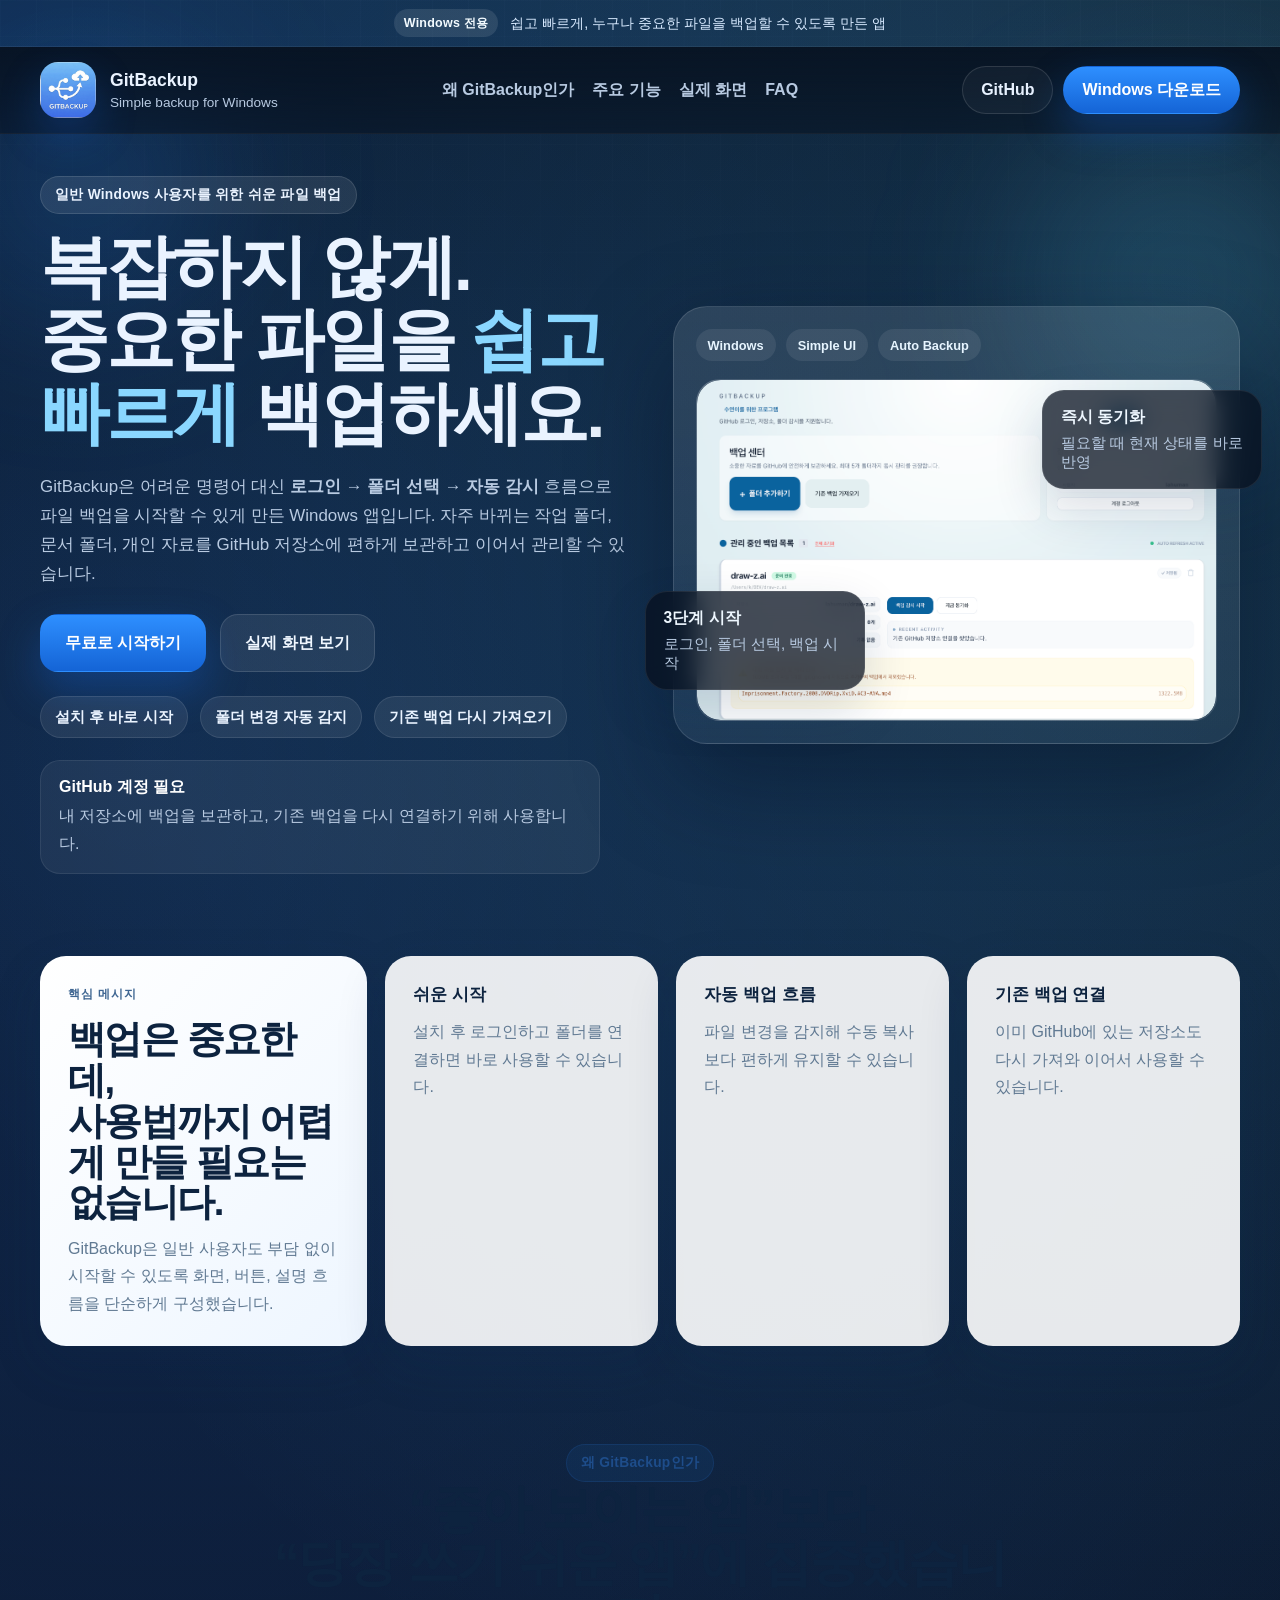
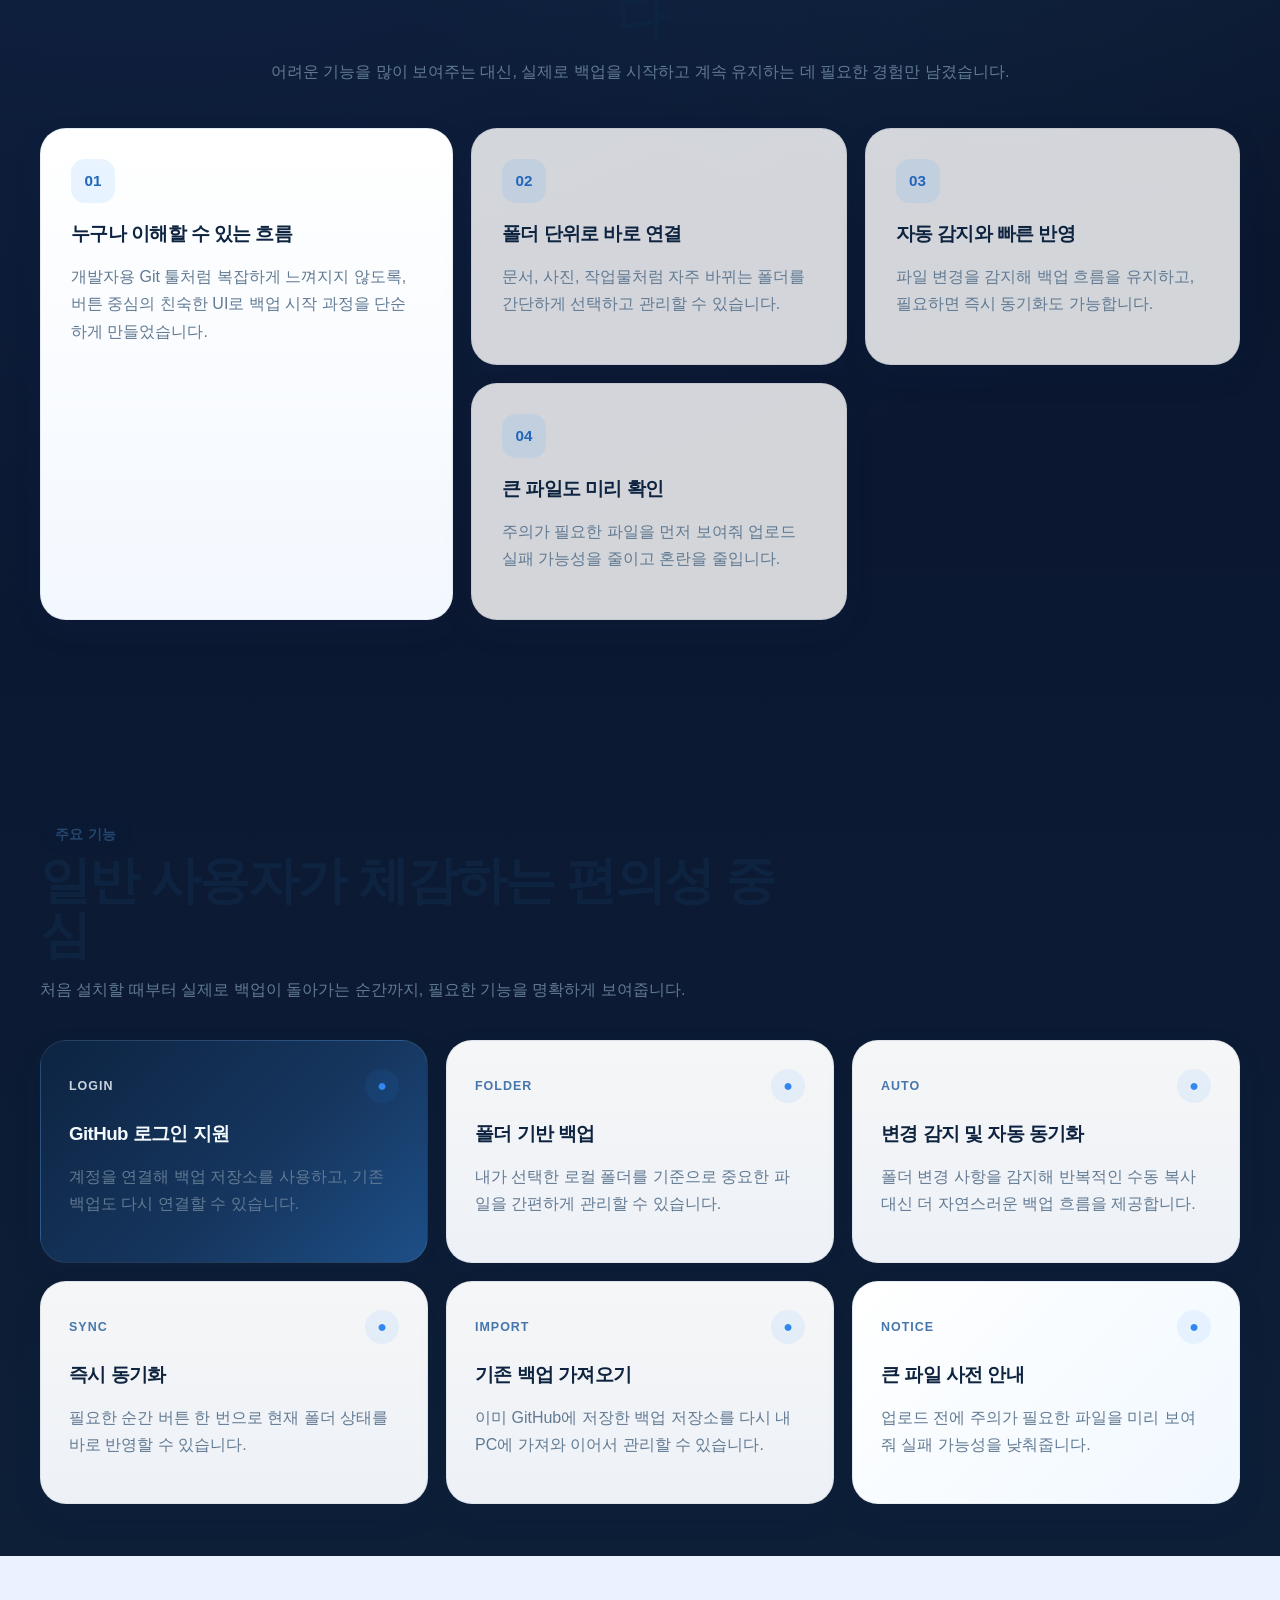
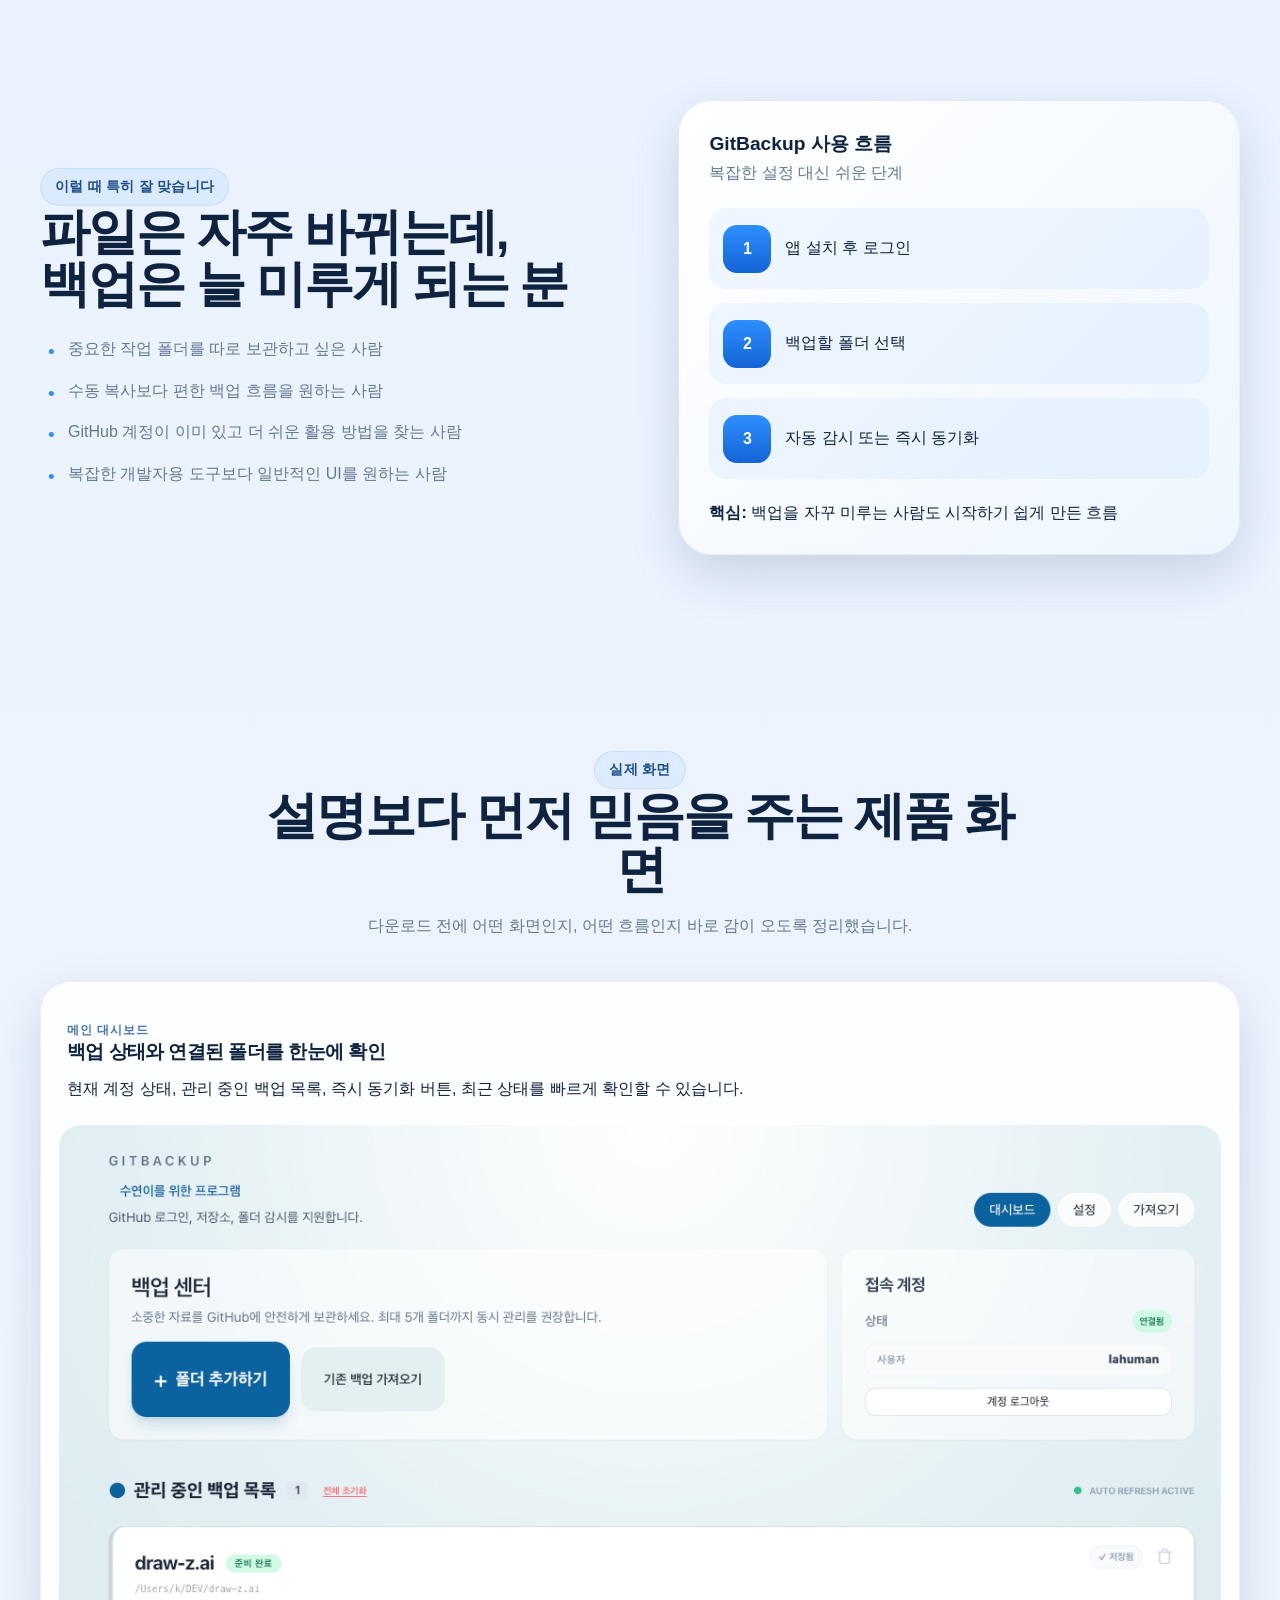
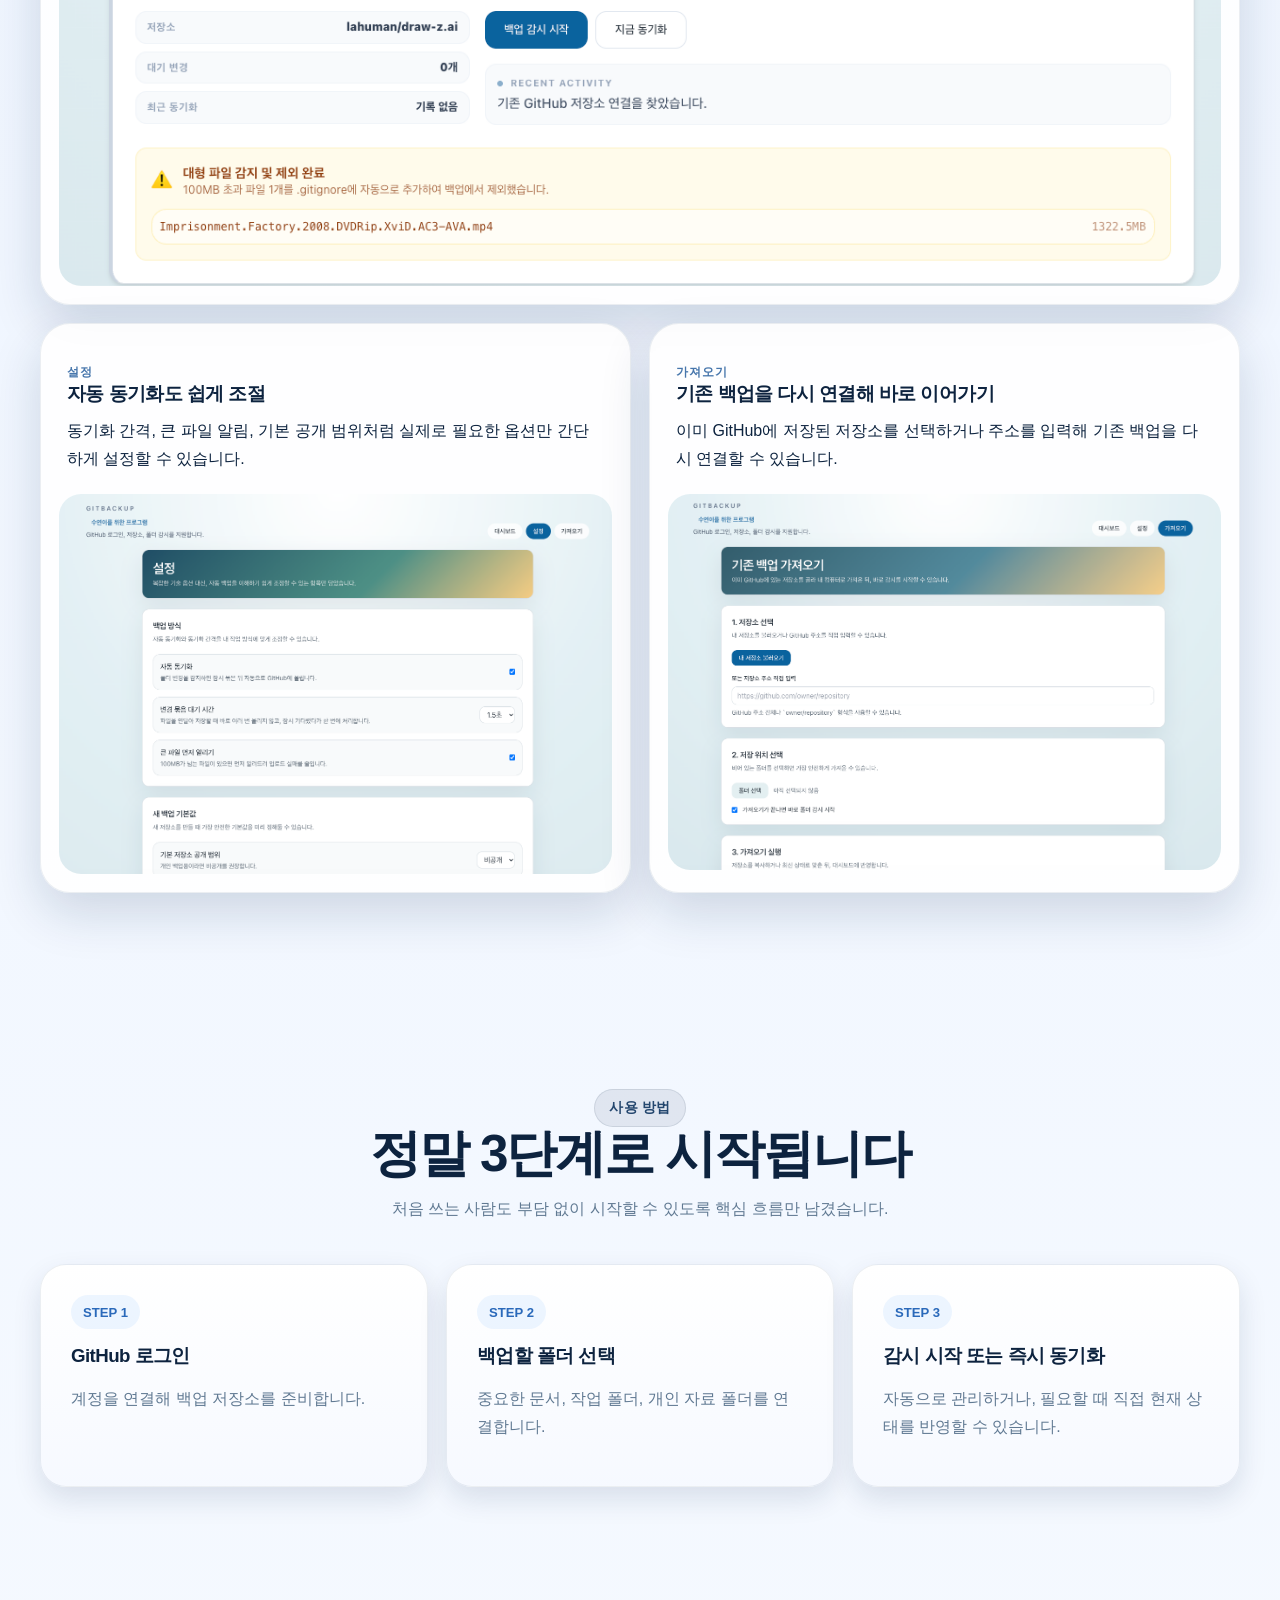
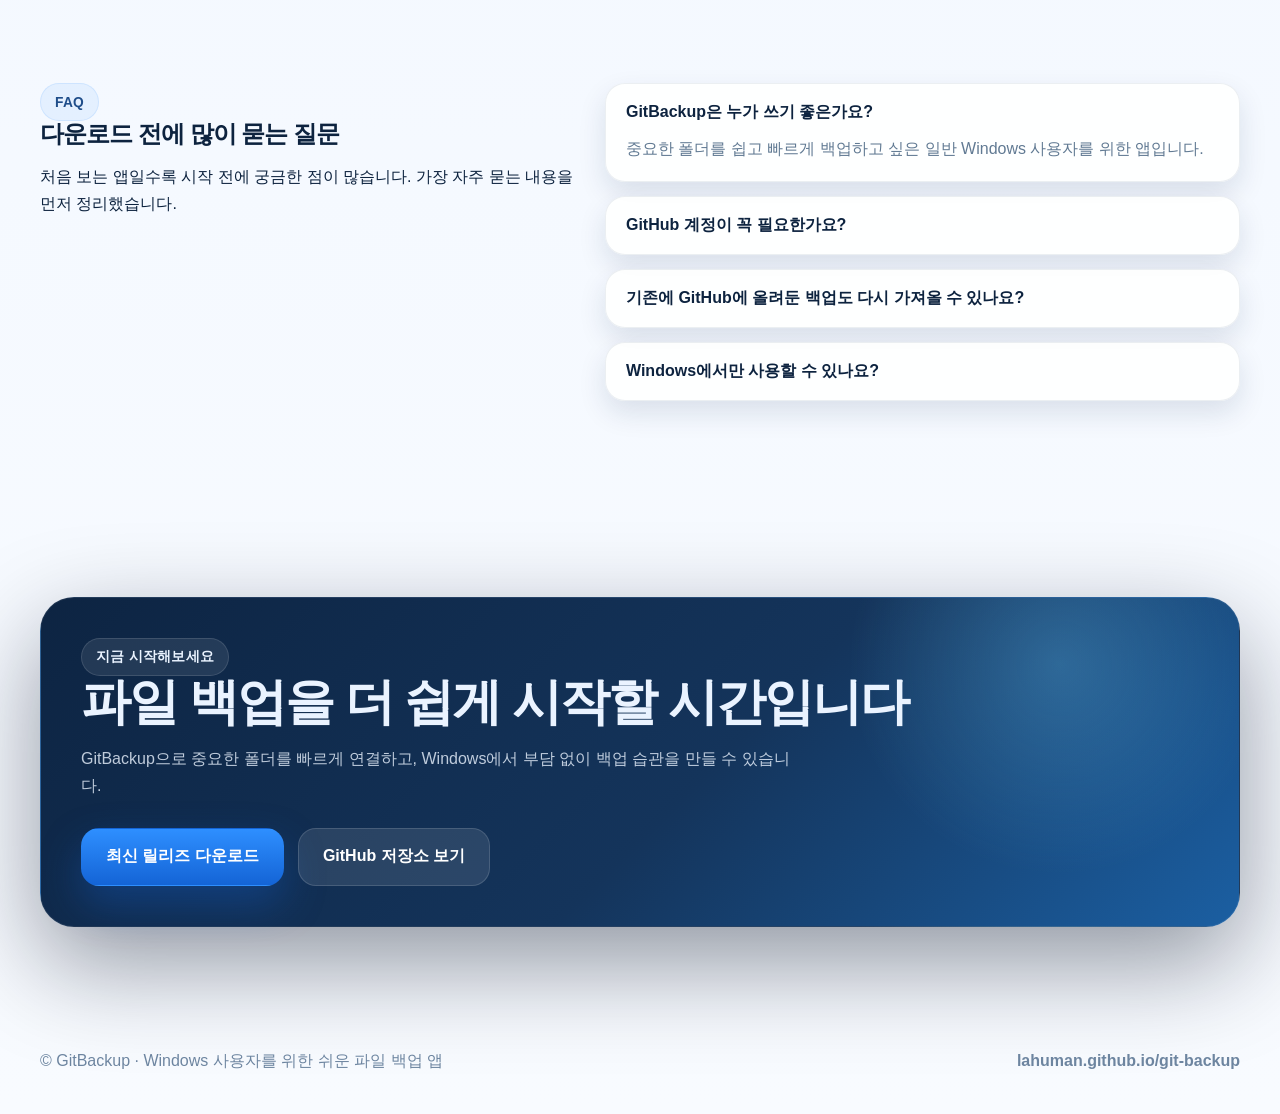
==== commit cab916f9: "backup: 2026-04-01 17:54:52" ====
--- a/docs/index.html
+++ b/docs/index.html
@@ -3,326 +3,389 @@
 <head>
   <meta charset="UTF-8" />
   <meta name="viewport" content="width=device-width, initial-scale=1.0" />
-  <title>GitBackup | Windows에서 쉽고 빠르게 파일 백업</title>
-  <meta name="description" content="GitBackup은 일반 Windows 사용자를 위한 쉬운 파일 백업 앱입니다. GitHub 로그인 후 폴더만 선택하면 자동 감시와 빠른 동기화를 시작할 수 있습니다." />
-  <meta property="og:title" content="GitBackup | Windows에서 쉽고 빠르게 파일 백업" />
-  <meta property="og:description" content="복잡한 설정 없이 로그인하고 폴더만 선택하세요. 중요한 파일을 GitHub에 쉽고 빠르게 백업할 수 있습니다." />
+  <title>GitBackup | Windows에서 파일 백업을 가장 쉽게 시작하는 방법</title>
+  <meta name="description" content="GitBackup은 일반 Windows 사용자를 위한 쉬운 파일 백업 앱입니다. 복잡한 설정 없이 로그인하고 폴더만 선택하면 GitHub 저장소에 빠르게 백업을 시작할 수 있습니다." />
+  <meta property="og:title" content="GitBackup | Windows에서 파일 백업을 가장 쉽게 시작하는 방법" />
+  <meta property="og:description" content="쉽고 빠르게, 누구나 중요한 파일을 백업하세요. Windows 사용자를 위한 간편한 백업 경험." />
   <meta property="og:type" content="website" />
   <meta property="og:image" content="assets/og-cover.png" />
+  <meta name="theme-color" content="#0b1f37" />
   <link rel="icon" type="image/png" sizes="32x32" href="assets/favicon-32.png" />
   <link rel="apple-touch-icon" href="assets/apple-touch-icon.png" />
   <link rel="stylesheet" href="styles.css" />
 </head>
 <body>
-  <div class="page-glow"></div>
-
-  <div class="promo-bar">Windows 사용자를 위한 쉬운 GitHub 기반 파일 백업 앱</div>
-
-  <header class="site-header wrap">
-    <a class="brand" href="#top" aria-label="GitBackup home">
-      <img src="assets/icon-192.png" alt="GitBackup 아이콘" />
-      <div>
-        <strong>GitBackup</strong>
-        <span>Easy backup for Windows</span>
-      </div>
-    </a>
-
-    <nav class="nav">
-      <a href="#benefits">장점</a>
-      <a href="#screens">화면</a>
-      <a href="#how">사용 방법</a>
-      <a href="#faq">FAQ</a>
-      <a class="nav-cta" href="https://github.com/lahuman/git-backup/releases/latest" target="_blank" rel="noopener">다운로드</a>
-    </nav>
+  <div class="bg-orb orb-1"></div>
+  <div class="bg-orb orb-2"></div>
+  <div class="bg-grid"></div>
+
+  <div class="topbar">
+    <div class="container topbar-inner">
+      <span class="topbar-badge">Windows 전용</span>
+      <p>쉽고 빠르게, 누구나 중요한 파일을 백업할 수 있도록 만든 앱</p>
+    </div>
+  </div>
+
+  <header class="site-header">
+    <div class="container header-inner">
+      <a class="brand" href="#top" aria-label="GitBackup home">
+        <img src="assets/icon-192.png" alt="GitBackup 아이콘" />
+        <div class="brand-copy">
+          <strong>GitBackup</strong>
+          <span>Simple backup for Windows</span>
+        </div>
+      </a>
+
+      <nav class="nav">
+        <a href="#why">왜 GitBackup인가</a>
+        <a href="#features">주요 기능</a>
+        <a href="#screens">실제 화면</a>
+        <a href="#faq">FAQ</a>
+      </nav>
+
+      <div class="header-actions">
+        <a class="btn btn-ghost" href="https://github.com/lahuman/git-backup" target="_blank" rel="noopener">GitHub</a>
+        <a class="btn btn-primary" href="https://github.com/lahuman/git-backup/releases/latest" target="_blank" rel="noopener">Windows 다운로드</a>
+      </div>
+    </div>
   </header>
 
   <main id="top">
-    <section class="hero wrap">
-      <div class="hero-copy">
-        <span class="eyebrow">누구나 바로 시작하는 파일 백업</span>
-        <h1>Windows에서 중요한 폴더를<br />쉽고 빠르게 백업하세요.</h1>
-        <p class="hero-text">
-          GitBackup은 개발자가 아닌 일반 사용자도 이해하기 쉬운 방식으로 만든 백업 앱입니다.
-          복잡한 명령어 대신 <strong>로그인 → 폴더 선택 → 자동 감시</strong> 흐름으로,
-          자주 바뀌는 파일을 GitHub 저장소에 편하게 보관할 수 있습니다.
-        </p>
-
-        <div class="hero-pills">
-          <span>복잡한 설정 없이 시작</span>
-          <span>폴더 변경 자동 감지</span>
-          <span>기존 백업 다시 가져오기</span>
-        </div>
-
-        <div class="hero-actions">
-          <a class="btn btn-primary" href="https://github.com/lahuman/git-backup/releases/latest" target="_blank" rel="noopener">Windows 설치 파일 받기</a>
-          <a class="btn btn-secondary" href="#screens">실제 화면 보기</a>
-        </div>
-
-        <div class="hero-meta">
-          <div>
+    <section class="hero">
+      <div class="container hero-grid">
+        <div class="hero-copy">
+          <span class="eyebrow">일반 Windows 사용자를 위한 쉬운 파일 백업</span>
+          <h1>복잡하지 않게.<br>중요한 파일을 <span>쉽고 빠르게</span> 백업하세요.</h1>
+          <p class="hero-text">
+            GitBackup은 어려운 명령어 대신 <strong>로그인 → 폴더 선택 → 자동 감시</strong> 흐름으로
+            파일 백업을 시작할 수 있게 만든 Windows 앱입니다. 자주 바뀌는 작업 폴더, 문서 폴더,
+            개인 자료를 GitHub 저장소에 편하게 보관하고 이어서 관리할 수 있습니다.
+          </p>
+
+          <div class="hero-actions">
+            <a class="btn btn-primary btn-lg" href="https://github.com/lahuman/git-backup/releases/latest" target="_blank" rel="noopener">무료로 시작하기</a>
+            <a class="btn btn-secondary btn-lg" href="#screens">실제 화면 보기</a>
+          </div>
+
+          <div class="hero-points">
+            <div class="point-pill">설치 후 바로 시작</div>
+            <div class="point-pill">폴더 변경 자동 감지</div>
+            <div class="point-pill">기존 백업 다시 가져오기</div>
+          </div>
+
+          <div class="hero-note">
+            <strong>GitHub 계정 필요</strong>
+            <span>내 저장소에 백업을 보관하고, 기존 백업을 다시 연결하기 위해 사용합니다.</span>
+          </div>
+        </div>
+
+        <div class="hero-visual">
+          <div class="hero-panel">
+            <div class="panel-badges">
+              <span>Windows</span>
+              <span>Simple UI</span>
+              <span>Auto Backup</span>
+            </div>
+            <div class="hero-shot-wrap">
+              <img class="hero-shot" src="assets/screen-main.png" alt="GitBackup 메인 화면" />
+            </div>
+          </div>
+
+          <div class="float-card float-left">
             <strong>3단계 시작</strong>
             <span>로그인, 폴더 선택, 백업 시작</span>
           </div>
-          <div>
-            <strong>자동 감시</strong>
-            <span>변경 사항을 빠르게 반영</span>
-          </div>
-          <div>
-            <strong>GitHub 연동</strong>
-            <span>내 저장소에 안전하게 보관</span>
-          </div>
-        </div>
-
-        <p class="mini-note">GitHub 계정이 필요합니다. 개인 문서, 작업 파일, 프로젝트 폴더 백업에 특히 잘 맞습니다.</p>
-      </div>
-
-      <div class="hero-visual">
-        <div class="hero-window">
-          <div class="window-bar">
-            <span></span><span></span><span></span>
-          </div>
-          <img src="assets/screen-main.png" alt="GitBackup 메인 화면" />
-        </div>
-        <div class="floating-card floating-one">
-          <strong>자동 동기화</strong>
-          <span>파일 변경을 감지해 빠르게 반영</span>
-        </div>
-        <div class="floating-card floating-two">
-          <strong>쉬운 UI</strong>
-          <span>일반 Windows 사용자 중심 화면</span>
-        </div>
-      </div>
-    </section>
-
-    <section class="summary wrap" aria-label="핵심 요약">
-      <article class="summary-card accent">
-        <span class="card-label">왜 필요한가요?</span>
-        <h2>수동 복사와 불안한 보관 대신,<br />편하게 이어지는 백업 습관</h2>
-        <p>
-          중요한 파일은 정작 바쁠수록 놓치기 쉽습니다. GitBackup은 복잡한 도구보다 쉬운 흐름에 집중해,
-          일상적으로 파일을 백업하는 경험을 더 가볍게 만듭니다.
-        </p>
-      </article>
-      <article class="summary-card compact">
-        <strong>일반 사용자 중심</strong>
-        <p>Git 명령 없이 버튼과 화면 안내만으로 시작할 수 있습니다.</p>
-      </article>
-      <article class="summary-card compact">
-        <strong>기존 백업 가져오기</strong>
-        <p>이미 GitHub에 있는 저장소를 다시 연결해 이어서 사용할 수 있습니다.</p>
-      </article>
-      <article class="summary-card compact">
-        <strong>큰 파일 미리 확인</strong>
-        <p>업로드 전에 큰 파일을 알려줘 실패 가능성을 줄여줍니다.</p>
-      </article>
-    </section>
-
-    <section class="section wrap" id="benefits">
-      <div class="section-heading centered">
-        <span class="eyebrow">핵심 장점</span>
-        <h2>좋은 제품처럼 보이게가 아니라,<br />실제로 쓰기 편하게 만들었습니다</h2>
-      </div>
-
-      <div class="benefit-grid">
-        <article class="benefit-card">
-          <div class="benefit-icon">01</div>
-          <h3>누구나 이해하기 쉬운 시작</h3>
-          <p>복잡한 Git 도구처럼 보이지 않도록, 로그인과 버튼 중심 흐름으로 구성했습니다.</p>
+
+          <div class="float-card float-right">
+            <strong>즉시 동기화</strong>
+            <span>필요할 때 현재 상태를 바로 반영</span>
+          </div>
+        </div>
+      </div>
+    </section>
+
+    <section class="trust-strip">
+      <div class="container trust-grid">
+        <article class="trust-card emphasis">
+          <span class="trust-label">핵심 메시지</span>
+          <h2>백업은 중요한데,<br>사용법까지 어렵게 만들 필요는 없습니다.</h2>
+          <p>GitBackup은 일반 사용자도 부담 없이 시작할 수 있도록 화면, 버튼, 설명 흐름을 단순하게 구성했습니다.</p>
         </article>
 
-        <article class="benefit-card">
-          <div class="benefit-icon">02</div>
-          <h3>폴더 단위로 바로 백업</h3>
-          <p>문서 폴더, 작업 폴더, 개인 프로젝트처럼 자주 바뀌는 폴더를 간단하게 연결할 수 있습니다.</p>
+        <article class="trust-card mini">
+          <strong>쉬운 시작</strong>
+          <p>설치 후 로그인하고 폴더를 연결하면 바로 사용할 수 있습니다.</p>
         </article>
 
-        <article class="benefit-card">
-          <div class="benefit-icon">03</div>
-          <h3>변경 감지와 자동 동기화</h3>
-          <p>수동 복사를 반복하지 않아도, 변경 사항을 감지해 백업 흐름을 유지할 수 있습니다.</p>
+        <article class="trust-card mini">
+          <strong>자동 백업 흐름</strong>
+          <p>파일 변경을 감지해 수동 복사보다 편하게 유지할 수 있습니다.</p>
         </article>
 
-        <article class="benefit-card">
-          <div class="benefit-icon">04</div>
-          <h3>기존 백업도 다시 연결</h3>
-          <p>이미 GitHub에 올려둔 저장소가 있다면 가져오기 기능으로 내 PC에서 다시 이어갈 수 있습니다.</p>
+        <article class="trust-card mini">
+          <strong>기존 백업 연결</strong>
+          <p>이미 GitHub에 있는 저장소도 다시 가져와 이어서 사용할 수 있습니다.</p>
         </article>
-
-        <article class="benefit-card">
-          <div class="benefit-icon">05</div>
-          <h3>큰 파일 미리 경고</h3>
-          <p>백업 전에 주의가 필요한 파일을 먼저 보여줘 불필요한 실패와 혼란을 줄입니다.</p>
-        </article>
-
-        <article class="benefit-card highlight">
-          <div class="benefit-icon">06</div>
-          <h3>일반 Windows 사용자에게 맞는 UI</h3>
-          <p>개발자용 툴처럼 복잡하지 않고, 익숙한 화면과 버튼으로 백업 과정을 빠르게 이해할 수 있습니다.</p>
-        </article>
-      </div>
-    </section>
-
-    <section class="section wrap feature-banner">
-      <div class="feature-banner-copy">
-        <span class="eyebrow">이런 분께 잘 맞습니다</span>
-        <h2>파일은 자주 바뀌는데,<br />백업은 자꾸 미루게 되는 분</h2>
-        <ul class="fit-list">
-          <li>중요한 폴더를 따로 보관하고 싶은 사람</li>
-          <li>수동 복사보다 편한 방법을 찾는 사람</li>
-          <li>GitHub 계정을 이미 가지고 있는 사람</li>
-          <li>개발자용 백업 툴보다 쉬운 앱을 원하는 사람</li>
-        </ul>
-      </div>
-      <div class="feature-banner-panel">
-        <div class="mini-stack">
-          <div class="mini-stack-card">
-            <strong>빠른 시작</strong>
-            <span>설치 후 로그인하고 폴더만 선택</span>
-          </div>
-          <div class="mini-stack-card">
-            <strong>자동 감시</strong>
-            <span>파일 변경을 감지해 편하게 백업</span>
-          </div>
-          <div class="mini-stack-card">
-            <strong>즉시 동기화</strong>
-            <span>원할 때 바로 현재 상태 반영</span>
-          </div>
-        </div>
-      </div>
-    </section>
-
-    <section class="section wrap" id="screens">
-      <div class="section-heading centered">
-        <span class="eyebrow">실제 제품 화면</span>
-        <h2>설명보다 화면이 먼저 믿음을 주도록</h2>
-      </div>
-
-      <div class="screen-grid">
-        <article class="screen-card screen-main">
-          <div class="screen-copy">
-            <span class="screen-tag">메인 화면</span>
-            <h3>백업 상태와 관리 중인 폴더를 한눈에</h3>
-            <p>연결된 계정, 관리 중인 폴더, 동기화 버튼, 최근 상태를 한 화면에서 빠르게 확인할 수 있습니다.</p>
+      </div>
+    </section>
+
+    <section class="section" id="why">
+      <div class="container">
+        <div class="section-head center">
+          <span class="eyebrow eyebrow-light">왜 GitBackup인가</span>
+          <h2>“좋아 보이는 앱”보다<br>“당장 쓰기 쉬운 앱”에 집중했습니다</h2>
+          <p>어려운 기능을 많이 보여주는 대신, 실제로 백업을 시작하고 계속 유지하는 데 필요한 경험만 남겼습니다.</p>
+        </div>
+
+        <div class="why-grid">
+          <article class="why-card large">
+            <span class="card-number">01</span>
+            <h3>누구나 이해할 수 있는 흐름</h3>
+            <p>개발자용 Git 툴처럼 복잡하게 느껴지지 않도록, 버튼 중심의 친숙한 UI로 백업 시작 과정을 단순하게 만들었습니다.</p>
+          </article>
+          <article class="why-card">
+            <span class="card-number">02</span>
+            <h3>폴더 단위로 바로 연결</h3>
+            <p>문서, 사진, 작업물처럼 자주 바뀌는 폴더를 간단하게 선택하고 관리할 수 있습니다.</p>
+          </article>
+          <article class="why-card">
+            <span class="card-number">03</span>
+            <h3>자동 감지와 빠른 반영</h3>
+            <p>파일 변경을 감지해 백업 흐름을 유지하고, 필요하면 즉시 동기화도 가능합니다.</p>
+          </article>
+          <article class="why-card">
+            <span class="card-number">04</span>
+            <h3>큰 파일도 미리 확인</h3>
+            <p>주의가 필요한 파일을 먼저 보여줘 업로드 실패 가능성을 줄이고 혼란을 줄입니다.</p>
+          </article>
+        </div>
+      </div>
+    </section>
+
+    <section class="section section-alt" id="features">
+      <div class="container">
+        <div class="section-head">
+          <span class="eyebrow eyebrow-dark">주요 기능</span>
+          <h2>일반 사용자가 체감하는 편의성 중심</h2>
+          <p>처음 설치할 때부터 실제로 백업이 돌아가는 순간까지, 필요한 기능을 명확하게 보여줍니다.</p>
+        </div>
+
+        <div class="feature-grid">
+          <article class="feature-card feature-card-accent">
+            <div class="feature-top">
+              <span class="feature-kicker">LOGIN</span>
+              <span class="feature-icon">●</span>
+            </div>
+            <h3>GitHub 로그인 지원</h3>
+            <p>계정을 연결해 백업 저장소를 사용하고, 기존 백업도 다시 연결할 수 있습니다.</p>
+          </article>
+
+          <article class="feature-card">
+            <div class="feature-top">
+              <span class="feature-kicker">FOLDER</span>
+              <span class="feature-icon">●</span>
+            </div>
+            <h3>폴더 기반 백업</h3>
+            <p>내가 선택한 로컬 폴더를 기준으로 중요한 파일을 간편하게 관리할 수 있습니다.</p>
+          </article>
+
+          <article class="feature-card">
+            <div class="feature-top">
+              <span class="feature-kicker">AUTO</span>
+              <span class="feature-icon">●</span>
+            </div>
+            <h3>변경 감지 및 자동 동기화</h3>
+            <p>폴더 변경 사항을 감지해 반복적인 수동 복사 대신 더 자연스러운 백업 흐름을 제공합니다.</p>
+          </article>
+
+          <article class="feature-card">
+            <div class="feature-top">
+              <span class="feature-kicker">SYNC</span>
+              <span class="feature-icon">●</span>
+            </div>
+            <h3>즉시 동기화</h3>
+            <p>필요한 순간 버튼 한 번으로 현재 폴더 상태를 바로 반영할 수 있습니다.</p>
+          </article>
+
+          <article class="feature-card">
+            <div class="feature-top">
+              <span class="feature-kicker">IMPORT</span>
+              <span class="feature-icon">●</span>
+            </div>
+            <h3>기존 백업 가져오기</h3>
+            <p>이미 GitHub에 저장한 백업 저장소를 다시 내 PC에 가져와 이어서 관리할 수 있습니다.</p>
+          </article>
+
+          <article class="feature-card feature-card-soft">
+            <div class="feature-top">
+              <span class="feature-kicker">NOTICE</span>
+              <span class="feature-icon">●</span>
+            </div>
+            <h3>큰 파일 사전 안내</h3>
+            <p>업로드 전에 주의가 필요한 파일을 미리 보여줘 실패 가능성을 낮춰줍니다.</p>
+          </article>
+        </div>
+      </div>
+    </section>
+
+    <section class="section comparison">
+      <div class="container comparison-grid">
+        <div class="comparison-copy">
+          <span class="eyebrow eyebrow-light">이럴 때 특히 잘 맞습니다</span>
+          <h2>파일은 자주 바뀌는데,<br>백업은 늘 미루게 되는 분</h2>
+          <ul class="check-list">
+            <li>중요한 작업 폴더를 따로 보관하고 싶은 사람</li>
+            <li>수동 복사보다 편한 백업 흐름을 원하는 사람</li>
+            <li>GitHub 계정이 이미 있고 더 쉬운 활용 방법을 찾는 사람</li>
+            <li>복잡한 개발자용 도구보다 일반적인 UI를 원하는 사람</li>
+          </ul>
+        </div>
+
+        <div class="comparison-card">
+          <div class="compare-head">
+            <strong>GitBackup 사용 흐름</strong>
+            <span>복잡한 설정 대신 쉬운 단계</span>
+          </div>
+          <div class="compare-steps">
+            <div>
+              <b>1</b>
+              <p>앱 설치 후 로그인</p>
+            </div>
+            <div>
+              <b>2</b>
+              <p>백업할 폴더 선택</p>
+            </div>
+            <div>
+              <b>3</b>
+              <p>자동 감시 또는 즉시 동기화</p>
+            </div>
+          </div>
+          <div class="compare-foot">
+            <strong>핵심:</strong> 백업을 자꾸 미루는 사람도 시작하기 쉽게 만든 흐름
+          </div>
+        </div>
+      </div>
+    </section>
+
+    <section class="section" id="screens">
+      <div class="container">
+        <div class="section-head center">
+          <span class="eyebrow eyebrow-light">실제 화면</span>
+          <h2>설명보다 먼저 믿음을 주는 제품 화면</h2>
+          <p>다운로드 전에 어떤 화면인지, 어떤 흐름인지 바로 감이 오도록 정리했습니다.</p>
+        </div>
+
+        <div class="showcase-main">
+          <div class="showcase-copy">
+            <span class="screen-tag">메인 대시보드</span>
+            <h3>백업 상태와 연결된 폴더를 한눈에 확인</h3>
+            <p>현재 계정 상태, 관리 중인 백업 목록, 즉시 동기화 버튼, 최근 상태를 빠르게 확인할 수 있습니다.</p>
           </div>
           <img src="assets/screen-main.png" alt="GitBackup 메인 화면 스크린샷" />
-        </article>
-
-        <article class="screen-card">
-          <div class="screen-copy">
-            <span class="screen-tag">설정</span>
-            <h3>자동 동기화 옵션도 쉽게 설정</h3>
-            <p>동기화 간격, 큰 파일 알림, 기본 저장소 공개 범위 등 필요한 옵션만 간단하게 조절할 수 있습니다.</p>
-          </div>
-          <img src="assets/screen-settings.png" alt="GitBackup 설정 화면 스크린샷" />
-        </article>
-
-        <article class="screen-card">
-          <div class="screen-copy">
-            <span class="screen-tag">가져오기</span>
-            <h3>기존 GitHub 저장소도 다시 연결</h3>
-            <p>이미 백업해둔 저장소를 내 컴퓨터로 가져와 이어서 관리하고 바로 감시를 시작할 수 있습니다.</p>
-          </div>
-          <img src="assets/screen-import.png" alt="GitBackup 가져오기 화면 스크린샷" />
-        </article>
-      </div>
-    </section>
-
-    <section class="section wrap" id="how">
-      <div class="section-heading centered">
-        <span class="eyebrow">사용 방법</span>
-        <h2>정말로 3단계면 시작됩니다</h2>
-      </div>
-
-      <div class="steps-grid">
-        <article class="step-card">
-          <span class="step-number">STEP 1</span>
-          <h3>앱 설치 후 GitHub 로그인</h3>
-          <p>계정을 연결해 백업 준비를 끝냅니다. 복잡한 Git 설정은 필요 없습니다.</p>
-        </article>
-
-        <article class="step-card">
-          <span class="step-number">STEP 2</span>
-          <h3>백업할 폴더 선택</h3>
-          <p>작업 파일, 문서 폴더, 중요한 개인 자료 폴더를 연결합니다.</p>
-        </article>
-
-        <article class="step-card">
-          <span class="step-number">STEP 3</span>
-          <h3>감시 시작 또는 즉시 동기화</h3>
-          <p>자동 감시로 편하게 쓰거나, 필요할 때 버튼 한 번으로 바로 동기화할 수 있습니다.</p>
-        </article>
-      </div>
-    </section>
-
-    <section class="section wrap reassurance">
-      <div class="reassurance-card">
-        <div>
-          <span class="eyebrow">꼭 알아두세요</span>
-          <h2>GitHub 계정이 필요한 이유도 간단합니다</h2>
-          <p>
-            GitBackup은 내 파일을 GitHub 저장소에 보관하는 방식입니다.
-            그래서 계정 연결이 필요하지만, 그만큼 기존 백업을 다시 가져오거나 저장소를 명확하게 관리하기 쉬워집니다.
-          </p>
-        </div>
-        <ul class="reassurance-list">
-          <li>내 저장소에 직접 연결</li>
-          <li>기존 백업 다시 가져오기 가능</li>
-          <li>백업 대상을 명확하게 관리</li>
-        </ul>
-      </div>
-    </section>
-
-    <section class="section wrap faq-section" id="faq">
-      <div class="section-heading centered">
-        <span class="eyebrow">FAQ</span>
-        <h2>자주 묻는 질문</h2>
-      </div>
-
-      <div class="faq-list">
-        <details open>
-          <summary>Git을 잘 몰라도 사용할 수 있나요?</summary>
-          <p>네. Git 명령을 직접 다루는 대신, 로그인과 버튼 중심 흐름으로 백업을 시작할 수 있게 구성했습니다.</p>
-        </details>
-
-        <details>
-          <summary>누구를 위한 앱인가요?</summary>
-          <p>중요한 폴더를 쉽고 빠르게 백업하고 싶은 일반 Windows 사용자를 위한 앱입니다.</p>
-        </details>
-
-        <details>
-          <summary>GitHub 계정이 꼭 필요한가요?</summary>
-          <p>네. GitBackup은 GitHub 저장소에 파일을 보관하는 방식이므로 GitHub 계정 연결이 필요합니다.</p>
-        </details>
-
-        <details>
-          <summary>기존에 GitHub에 올려둔 백업도 다시 가져올 수 있나요?</summary>
-          <p>가능합니다. 가져오기 화면에서 저장소를 불러오거나 주소를 입력해 연결할 수 있습니다.</p>
-        </details>
-
-        <details>
-          <summary>Windows에서만 사용할 수 있나요?</summary>
-          <p>이 페이지와 현재 다운로드 안내는 Windows 사용자를 기준으로 구성되어 있습니다.</p>
-        </details>
-      </div>
-    </section>
-
-    <section class="section wrap cta-section">
-      <div class="cta-card">
-        <div>
-          <span class="eyebrow">지금 시작해보세요</span>
-          <h2>파일 백업을 더 쉽게 시작할 시간입니다</h2>
-          <p>GitBackup으로 중요한 폴더를 빠르게 연결하고, Windows에서 부담 없이 백업 습관을 만들 수 있습니다.</p>
-        </div>
-        <div class="cta-actions">
-          <a class="btn btn-primary" href="https://github.com/lahuman/git-backup/releases/latest" target="_blank" rel="noopener">최신 릴리즈 보기</a>
-          <a class="btn btn-secondary" href="https://github.com/lahuman/git-backup" target="_blank" rel="noopener">GitHub 저장소 보기</a>
+        </div>
+
+        <div class="showcase-grid">
+          <article class="showcase-card">
+            <div class="showcase-copy">
+              <span class="screen-tag">설정</span>
+              <h3>자동 동기화도 쉽게 조절</h3>
+              <p>동기화 간격, 큰 파일 알림, 기본 공개 범위처럼 실제로 필요한 옵션만 간단하게 설정할 수 있습니다.</p>
+            </div>
+            <img src="assets/screen-settings.png" alt="GitBackup 설정 화면 스크린샷" />
+          </article>
+
+          <article class="showcase-card">
+            <div class="showcase-copy">
+              <span class="screen-tag">가져오기</span>
+              <h3>기존 백업을 다시 연결해 바로 이어가기</h3>
+              <p>이미 GitHub에 저장된 저장소를 선택하거나 주소를 입력해 기존 백업을 다시 연결할 수 있습니다.</p>
+            </div>
+            <img src="assets/screen-import.png" alt="GitBackup 가져오기 화면 스크린샷" />
+          </article>
+        </div>
+      </div>
+    </section>
+
+    <section class="section section-alt steps-section">
+      <div class="container">
+        <div class="section-head center">
+          <span class="eyebrow eyebrow-dark">사용 방법</span>
+          <h2>정말 3단계로 시작됩니다</h2>
+          <p>처음 쓰는 사람도 부담 없이 시작할 수 있도록 핵심 흐름만 남겼습니다.</p>
+        </div>
+
+        <div class="steps-grid">
+          <article class="step-card">
+            <span class="step-label">STEP 1</span>
+            <h3>GitHub 로그인</h3>
+            <p>계정을 연결해 백업 저장소를 준비합니다.</p>
+          </article>
+          <article class="step-card">
+            <span class="step-label">STEP 2</span>
+            <h3>백업할 폴더 선택</h3>
+            <p>중요한 문서, 작업 폴더, 개인 자료 폴더를 연결합니다.</p>
+          </article>
+          <article class="step-card">
+            <span class="step-label">STEP 3</span>
+            <h3>감시 시작 또는 즉시 동기화</h3>
+            <p>자동으로 관리하거나, 필요할 때 직접 현재 상태를 반영할 수 있습니다.</p>
+          </article>
+        </div>
+      </div>
+    </section>
+
+    <section class="section faq-section" id="faq">
+      <div class="container faq-grid">
+        <div class="faq-copy">
+          <span class="eyebrow eyebrow-light">FAQ</span>
+          <h2>다운로드 전에 많이 묻는 질문</h2>
+          <p>처음 보는 앱일수록 시작 전에 궁금한 점이 많습니다. 가장 자주 묻는 내용을 먼저 정리했습니다.</p>
+        </div>
+
+        <div class="faq-list">
+          <details open>
+            <summary>GitBackup은 누가 쓰기 좋은가요?</summary>
+            <p>중요한 폴더를 쉽고 빠르게 백업하고 싶은 일반 Windows 사용자를 위한 앱입니다.</p>
+          </details>
+          <details>
+            <summary>GitHub 계정이 꼭 필요한가요?</summary>
+            <p>네. GitBackup은 GitHub 저장소에 파일을 보관하는 방식이므로 계정 연결이 필요합니다.</p>
+          </details>
+          <details>
+            <summary>기존에 GitHub에 올려둔 백업도 다시 가져올 수 있나요?</summary>
+            <p>가능합니다. 가져오기 화면에서 저장소를 불러오거나 주소를 입력해 연결할 수 있습니다.</p>
+          </details>
+          <details>
+            <summary>Windows에서만 사용할 수 있나요?</summary>
+            <p>현재 페이지와 다운로드 안내는 Windows 사용자를 기준으로 구성되어 있습니다.</p>
+          </details>
+        </div>
+      </div>
+    </section>
+
+    <section class="section cta-section">
+      <div class="container">
+        <div class="cta-card">
+          <div class="cta-copy">
+            <span class="eyebrow">지금 시작해보세요</span>
+            <h2>파일 백업을 더 쉽게 시작할 시간입니다</h2>
+            <p>GitBackup으로 중요한 폴더를 빠르게 연결하고, Windows에서 부담 없이 백업 습관을 만들 수 있습니다.</p>
+          </div>
+
+          <div class="cta-actions">
+            <a class="btn btn-primary btn-lg" href="https://github.com/lahuman/git-backup/releases/latest" target="_blank" rel="noopener">최신 릴리즈 다운로드</a>
+            <a class="btn btn-ghost-light btn-lg" href="https://github.com/lahuman/git-backup" target="_blank" rel="noopener">GitHub 저장소 보기</a>
+          </div>
         </div>
       </div>
     </section>
   </main>
 
-  <footer class="site-footer wrap">
-    <p>© GitBackup · Windows 사용자를 위한 쉬운 파일 백업 앱</p>
+  <footer class="site-footer">
+    <div class="container footer-inner">
+      <p>© GitBackup · Windows 사용자를 위한 쉬운 파일 백업 앱</p>
+      <a href="https://lahuman.github.io/git-backup/" target="_blank" rel="noopener">lahuman.github.io/git-backup</a>
+    </div>
   </footer>
 </body>
 </html>
--- a/docs/styles.css
+++ b/docs/styles.css
@@ -3,24 +3,28 @@
 }
 
 :root {
-  --bg: #081320;
-  --bg-soft: #0d1b2d;
+  --bg: #06111f;
+  --bg-2: #0d1d34;
+  --ink: #eaf3ff;
+  --ink-2: #b8cae1;
+  --line: rgba(255, 255, 255, 0.1);
+  --line-2: rgba(15, 52, 94, 0.1);
   --surface: rgba(255, 255, 255, 0.08);
-  --surface-2: rgba(255, 255, 255, 0.06);
-  --card: #ffffff;
-  --text: #ecf5ff;
-  --text-dark: #0e2440;
-  --muted: rgba(236, 245, 255, 0.72);
-  --muted-dark: #61758c;
-  --line: rgba(255, 255, 255, 0.1);
-  --line-dark: rgba(15, 55, 98, 0.1);
-  --blue: #4da3ff;
-  --blue-2: #1b6fe8;
-  --cyan: #68d1ff;
-  --green: #6fe1aa;
-  --shadow: 0 24px 80px rgba(0, 0, 0, 0.28);
-  --shadow-light: 0 18px 48px rgba(12, 41, 74, 0.12);
-  --radius: 28px;
+  --surface-2: rgba(255, 255, 255, 0.05);
+  --surface-light: #ffffff;
+  --surface-light-2: #f5f9ff;
+  --text-dark: #0d233f;
+  --muted-dark: #617a93;
+  --primary: #2e8fff;
+  --primary-2: #1464d6;
+  --primary-3: #73d3ff;
+  --green: #75e4ac;
+  --shadow-xl: 0 36px 100px rgba(2, 13, 30, 0.42);
+  --shadow-lg: 0 20px 50px rgba(15, 43, 82, 0.16);
+  --shadow-md: 0 12px 28px rgba(15, 43, 82, 0.12);
+  --radius-xl: 34px;
+  --radius-lg: 26px;
+  --radius-md: 18px;
   --max: 1200px;
 }
 
@@ -31,21 +35,47 @@
 body {
   margin: 0;
   font-family: "Pretendard", "Noto Sans KR", "Apple SD Gothic Neo", "Malgun Gothic", Arial, sans-serif;
+  color: var(--ink);
   background:
-    radial-gradient(circle at 10% 0%, rgba(77, 163, 255, 0.18), transparent 26%),
-    radial-gradient(circle at 85% 12%, rgba(104, 209, 255, 0.16), transparent 18%),
-    linear-gradient(180deg, #081320 0%, #0c1d31 44%, #edf5ff 44%, #f8fbff 100%);
-  color: var(--text);
-}
-
-.page-glow {
+    radial-gradient(circle at 12% 10%, rgba(53, 140, 255, 0.18), transparent 22%),
+    radial-gradient(circle at 88% 8%, rgba(86, 212, 255, 0.15), transparent 18%),
+    linear-gradient(180deg, #07111f 0%, #0b1730 28%, #0d1f37 42%, #eaf2ff 42%, #f8fbff 100%);
+}
+
+.bg-grid {
   position: fixed;
   inset: 0;
   pointer-events: none;
-  background:
-    radial-gradient(circle at 30% 18%, rgba(77, 163, 255, 0.1), transparent 18%),
-    radial-gradient(circle at 82% 8%, rgba(104, 209, 255, 0.12), transparent 12%);
-  z-index: -1;
+  background-image:
+    linear-gradient(rgba(255, 255, 255, 0.02) 1px, transparent 1px),
+    linear-gradient(90deg, rgba(255, 255, 255, 0.02) 1px, transparent 1px);
+  background-size: 36px 36px;
+  mask-image: linear-gradient(180deg, rgba(0, 0, 0, 0.75), transparent 60%);
+  z-index: -3;
+}
+
+.bg-orb {
+  position: fixed;
+  border-radius: 50%;
+  filter: blur(80px);
+  pointer-events: none;
+  z-index: -2;
+}
+
+.orb-1 {
+  top: 40px;
+  left: -60px;
+  width: 280px;
+  height: 280px;
+  background: rgba(47, 145, 255, 0.18);
+}
+
+.orb-2 {
+  top: 120px;
+  right: -60px;
+  width: 320px;
+  height: 320px;
+  background: rgba(101, 214, 255, 0.16);
 }
 
 img {
@@ -53,40 +83,70 @@
   max-width: 100%;
 }
 
-strong {
-  font-weight: 800;
-}
-
 a {
   color: inherit;
   text-decoration: none;
 }
 
-.wrap {
+strong {
+  font-weight: 800;
+}
+
+.container {
   width: min(calc(100% - 32px), var(--max));
   margin-inline: auto;
 }
 
-.promo-bar {
-  padding: 10px 16px;
+.topbar {
+  position: relative;
+  z-index: 5;
+  border-bottom: 1px solid rgba(255, 255, 255, 0.06);
+  background: linear-gradient(90deg, rgba(46, 143, 255, 0.16), rgba(115, 211, 255, 0.1));
+}
+
+.topbar-inner {
+  min-height: 46px;
+  display: flex;
+  align-items: center;
+  justify-content: center;
+  gap: 12px;
   text-align: center;
-  font-size: 0.92rem;
-  font-weight: 700;
-  color: #d9eeff;
-  background: linear-gradient(90deg, rgba(77, 163, 255, 0.16), rgba(104, 209, 255, 0.12));
-  border-bottom: 1px solid rgba(255, 255, 255, 0.08);
+}
+
+.topbar-badge {
+  display: inline-flex;
+  align-items: center;
+  min-height: 28px;
+  padding: 0 10px;
+  border-radius: 999px;
+  font-size: 0.78rem;
+  font-weight: 800;
+  letter-spacing: 0.02em;
+  color: #f3fbff;
+  background: rgba(255, 255, 255, 0.1);
+}
+
+.topbar p {
+  margin: 0;
+  font-size: 0.9rem;
+  color: #d8eaff;
 }
 
 .site-header {
   position: sticky;
   top: 0;
-  z-index: 10;
+  z-index: 20;
+  backdrop-filter: blur(18px);
+  background: linear-gradient(180deg, rgba(7, 17, 31, 0.82), rgba(7, 17, 31, 0.52));
+  border-bottom: 1px solid rgba(255, 255, 255, 0.06);
+}
+
+.header-inner {
   display: flex;
+  align-items: center;
   justify-content: space-between;
-  align-items: center;
+  min-height: 86px;
   gap: 24px;
-  padding: 18px 0;
-  backdrop-filter: blur(16px);
 }
 
 .brand {
@@ -96,552 +156,687 @@
 }
 
 .brand img {
-  width: 54px;
-  height: 54px;
+  width: 56px;
+  height: 56px;
   border-radius: 18px;
-  box-shadow: 0 18px 34px rgba(17, 74, 139, 0.32);
-}
-
-.brand strong,
-.brand span {
+  box-shadow: 0 18px 40px rgba(22, 98, 214, 0.28);
+}
+
+.brand-copy strong,
+.brand-copy span {
   display: block;
 }
 
-.brand strong {
-  font-size: 1.08rem;
-}
-
-.brand span {
-  font-size: 0.84rem;
-  color: var(--muted);
+.brand-copy strong {
+  font-size: 1.1rem;
+}
+
+.brand-copy span {
+  margin-top: 4px;
+  color: var(--ink-2);
+  font-size: 0.85rem;
+}
+
+.nav,
+.header-actions,
+.hero-actions,
+.cta-actions,
+.hero-points,
+.panel-badges {
+  display: flex;
+  align-items: center;
 }
 
 .nav {
-  display: flex;
-  align-items: center;
   gap: 18px;
+  color: var(--ink-2);
   font-weight: 700;
-  color: var(--muted);
 }
 
 .nav a:hover {
   color: #fff;
 }
 
-.nav-cta {
-  padding: 12px 18px;
+.header-actions {
+  gap: 10px;
+}
+
+.btn {
+  display: inline-flex;
+  justify-content: center;
+  align-items: center;
+  min-height: 48px;
+  padding: 0 18px;
   border-radius: 999px;
+  font-weight: 800;
+  transition: transform .18s ease, box-shadow .18s ease, border-color .18s ease, background .18s ease;
+  border: 1px solid transparent;
+}
+
+.btn:hover {
+  transform: translateY(-1px);
+}
+
+.btn-lg {
+  min-height: 58px;
+  padding: 0 24px;
+  border-radius: 18px;
+}
+
+.btn-primary {
   color: #fff;
-  background: linear-gradient(180deg, #2686f5 0%, #1568dc 100%);
-  box-shadow: 0 16px 28px rgba(20, 104, 220, 0.34);
+  background: linear-gradient(180deg, var(--primary) 0%, var(--primary-2) 100%);
+  box-shadow: 0 18px 40px rgba(20, 100, 214, 0.34);
+}
+
+.btn-secondary {
+  color: #f0f7ff;
+  background: rgba(255, 255, 255, 0.08);
+  border-color: rgba(255, 255, 255, 0.12);
+}
+
+.btn-ghost {
+  color: #e8f2ff;
+  background: rgba(255, 255, 255, 0.04);
+  border-color: rgba(255, 255, 255, 0.12);
+}
+
+.btn-ghost-light {
+  color: #ffffff;
+  background: rgba(255, 255, 255, 0.1);
+  border-color: rgba(255, 255, 255, 0.14);
 }
 
 .hero {
+  position: relative;
+  padding: 42px 0 74px;
+}
+
+.hero-grid {
   display: grid;
   grid-template-columns: 1.02fr 0.98fr;
-  gap: 40px;
-  align-items: center;
-  padding: 34px 0 72px;
+  gap: 42px;
+  align-items: center;
 }
 
 .eyebrow {
   display: inline-flex;
   align-items: center;
-  gap: 8px;
-  margin-bottom: 18px;
-  padding: 8px 12px;
+  min-height: 38px;
+  padding: 0 14px;
   border-radius: 999px;
-  font-size: 0.88rem;
+  font-size: 0.86rem;
   font-weight: 800;
   letter-spacing: 0.02em;
-  color: #d5ecff;
-  background: rgba(255, 255, 255, 0.08);
-  border: 1px solid rgba(255, 255, 255, 0.08);
-}
-
-.hero h1,
-.section-heading h2,
-.summary-card h2,
-.feature-banner h2,
-.reassurance-card h2,
-.cta-card h2 {
+  background: rgba(255, 255, 255, 0.09);
+  border: 1px solid rgba(255, 255, 255, 0.12);
+}
+
+.eyebrow-light {
+  background: rgba(46, 143, 255, 0.08);
+  border-color: rgba(46, 143, 255, 0.12);
+  color: #1e4d8a;
+}
+
+.eyebrow-dark {
+  background: rgba(10, 35, 62, 0.08);
+  border-color: rgba(10, 35, 62, 0.1);
+  color: #24476f;
+}
+
+.hero-copy h1,
+.section-head h2,
+.trust-card h2,
+.comparison-copy h2,
+.faq-copy h2,
+.cta-copy h2 {
   margin: 0;
-  line-height: 1.08;
   letter-spacing: -0.04em;
-}
-
-.hero h1 {
-  font-size: clamp(2.7rem, 4.8vw, 4.8rem);
+  line-height: 1.06;
+}
+
+.hero-copy h1 {
+  margin-top: 16px;
+  font-size: clamp(2.8rem, 5.4vw, 5rem);
+}
+
+.hero-copy h1 span {
+  color: #8ad7ff;
 }
 
 .hero-text,
-.mini-note,
-.summary-card p,
-.benefit-card p,
-.screen-copy p,
+.hero-note span,
+.trust-card p,
+.section-head p,
+.why-card p,
+.feature-card p,
+.comparison-copy li,
+.showcase-copy p,
 .step-card p,
-.reassurance-card p,
+.faq-copy p,
 .faq-list p,
-.cta-card p,
-.fit-list li,
-.hero-meta span,
-.floating-card span,
-.mini-stack-card span {
-  line-height: 1.7;
+.cta-copy p {
+  line-height: 1.72;
 }
 
 .hero-text {
-  max-width: 640px;
+  max-width: 660px;
   margin: 22px 0 26px;
-  color: var(--muted);
-  font-size: 1.08rem;
-}
-
-.hero-pills {
-  display: flex;
+  color: var(--ink-2);
+  font-size: 1.06rem;
+}
+
+.hero-actions {
+  gap: 14px;
+  flex-wrap: wrap;
+}
+
+.hero-points {
   flex-wrap: wrap;
   gap: 12px;
-  margin-bottom: 24px;
-}
-
-.hero-pills span {
-  display: inline-flex;
-  align-items: center;
+  margin: 24px 0 22px;
+}
+
+.point-pill {
   min-height: 42px;
   padding: 0 14px;
+  display: inline-flex;
+  align-items: center;
   border-radius: 999px;
-  border: 1px solid rgba(255, 255, 255, 0.09);
-  background: rgba(255, 255, 255, 0.07);
-  font-size: 0.95rem;
   font-weight: 700;
-}
-
-.hero-actions,
-.cta-actions {
-  display: flex;
-  flex-wrap: wrap;
-  gap: 14px;
-}
-
-.btn {
-  display: inline-flex;
-  align-items: center;
-  justify-content: center;
-  min-height: 54px;
-  padding: 0 22px;
-  border-radius: 18px;
-  font-weight: 800;
-  transition: transform 0.18s ease, box-shadow 0.18s ease, border-color 0.18s ease;
-}
-
-.btn:hover,
-.nav-cta:hover {
-  transform: translateY(-1px);
-}
-
-.btn-primary {
-  color: #fff;
-  background: linear-gradient(180deg, #2a91ff 0%, #176bdf 100%);
-  box-shadow: 0 18px 34px rgba(20, 105, 220, 0.34);
-}
-
-.btn-secondary {
-  color: #f1f7ff;
+  font-size: 0.94rem;
   background: rgba(255, 255, 255, 0.08);
-  border: 1px solid rgba(255, 255, 255, 0.12);
-}
-
-.hero-meta {
-  display: grid;
-  grid-template-columns: repeat(3, 1fr);
-  gap: 12px;
-  margin: 22px 0 14px;
-}
-
-.hero-meta div {
-  padding: 18px;
+  border: 1px solid rgba(255, 255, 255, 0.1);
+}
+
+.hero-note {
+  display: grid;
+  gap: 4px;
+  max-width: 560px;
+  padding: 16px 18px;
   border-radius: 20px;
-  background: rgba(255, 255, 255, 0.07);
+  background: rgba(255, 255, 255, 0.06);
   border: 1px solid rgba(255, 255, 255, 0.08);
-}
-
-.hero-meta strong,
-.floating-card strong,
-.mini-stack-card strong,
-.summary-card strong,
-.benefit-card h3,
-.screen-copy h3,
-.step-card h3,
-.reassurance-list li,
-.faq-list summary,
-.cta-card h2,
-.feature-banner h2 {
-  color: #fff;
-}
-
-.hero-meta strong {
-  display: block;
-  margin-bottom: 6px;
-  font-size: 1.02rem;
-}
-
-.hero-meta span,
-.mini-note,
-.floating-card span,
-.mini-stack-card span {
-  color: var(--muted);
-}
-
-.mini-note {
-  margin: 0;
-  font-size: 0.95rem;
+  color: var(--ink-2);
+}
+
+.hero-note strong {
+  color: #ffffff;
 }
 
 .hero-visual {
   position: relative;
-  min-height: 560px;
-}
-
-.hero-window {
-  padding: 16px;
-  border-radius: 30px;
-  background: linear-gradient(180deg, rgba(255,255,255,0.14), rgba(255,255,255,0.08));
-  border: 1px solid rgba(255,255,255,0.14);
-  box-shadow: var(--shadow);
-}
-
-.window-bar {
-  display: flex;
-  gap: 8px;
-  padding: 4px 0 14px;
-}
-
-.window-bar span {
-  width: 10px;
-  height: 10px;
-  border-radius: 50%;
-  background: rgba(255,255,255,0.45);
-}
-
-.hero-window img {
+}
+
+.hero-panel {
+  position: relative;
+  padding: 22px;
+  border-radius: var(--radius-xl);
+  background: linear-gradient(180deg, rgba(255, 255, 255, 0.11), rgba(255, 255, 255, 0.05));
+  border: 1px solid rgba(255, 255, 255, 0.12);
+  box-shadow: var(--shadow-xl);
+}
+
+.panel-badges {
+  gap: 10px;
+  flex-wrap: wrap;
+  margin-bottom: 18px;
+}
+
+.panel-badges span {
+  min-height: 32px;
+  padding: 0 12px;
+  display: inline-flex;
+  align-items: center;
+  border-radius: 999px;
+  font-size: 0.8rem;
+  font-weight: 800;
+  color: #e7f5ff;
+  background: rgba(255, 255, 255, 0.08);
+}
+
+.hero-shot-wrap {
+  border-radius: 24px;
+  overflow: hidden;
+  background: linear-gradient(180deg, rgba(255,255,255,0.16), rgba(255,255,255,0.02));
+  border: 1px solid rgba(255,255,255,0.12);
+}
+
+.hero-shot {
+  width: 100%;
+  border-radius: 24px;
+}
+
+.float-card {
+  position: absolute;
+  max-width: 220px;
+  padding: 16px 18px;
   border-radius: 22px;
-}
-
-.floating-card {
-  position: absolute;
-  padding: 18px 18px 16px;
-  width: 220px;
-  border-radius: 20px;
-  background: rgba(10, 26, 44, 0.92);
+  color: #eef7ff;
+  background: rgba(7, 17, 31, 0.75);
   border: 1px solid rgba(255,255,255,0.08);
-  box-shadow: 0 24px 36px rgba(0, 0, 0, 0.22);
-}
-
-.floating-card strong,
-.mini-stack-card strong {
+  box-shadow: var(--shadow-lg);
+  backdrop-filter: blur(12px);
+}
+
+.float-card strong,
+.float-card span {
   display: block;
+}
+
+.float-card strong {
   margin-bottom: 6px;
-  font-size: 1rem;
-}
-
-.floating-one {
-  left: -18px;
-  bottom: 76px;
-}
-
-.floating-two {
-  right: -10px;
-  top: 74px;
-}
-
-.summary {
+  font-size: 0.98rem;
+}
+
+.float-card span {
+  color: var(--ink-2);
+  font-size: 0.93rem;
+}
+
+.float-left {
+  left: -28px;
+  bottom: 54px;
+}
+
+.float-right {
+  right: -22px;
+  top: 84px;
+}
+
+.trust-strip {
   position: relative;
   z-index: 1;
-  display: grid;
-  grid-template-columns: 1.4fr 1fr 1fr 1fr;
+}
+
+.trust-grid {
+  display: grid;
+  grid-template-columns: 1.2fr repeat(3, 1fr);
   gap: 18px;
-  margin-top: -12px;
-}
-
-.summary-card,
-.benefit-card,
-.screen-card,
-.step-card,
-.reassurance-card,
-.cta-card,
-.feature-banner,
-.summary-card.compact,
-.hero-window {
-  backdrop-filter: blur(10px);
-  -webkit-backdrop-filter: blur(10px);
-}
-
-.summary-card,
-.benefit-card,
-.screen-card,
-.step-card,
-.reassurance-card,
-.cta-card,
-.feature-banner {
-  background: var(--card);
-  color: var(--text-dark);
-  border: 1px solid var(--line-dark);
-  border-radius: 28px;
-  box-shadow: var(--shadow-light);
-}
-
-.summary-card {
+  margin-top: 8px;
+}
+
+.trust-card {
   padding: 28px;
-}
-
-.summary-card.accent {
-  background: linear-gradient(135deg, #10345f 0%, #1556a0 48%, #0d8cd1 100%);
-  border-color: rgba(255,255,255,0.08);
+  border-radius: var(--radius-lg);
+  box-shadow: var(--shadow-lg);
+}
+
+.trust-card.emphasis {
+  color: var(--text-dark);
+  background: linear-gradient(135deg, #ffffff 0%, #eef6ff 100%);
+}
+
+.trust-card.mini {
+  color: var(--text-dark);
+  background: rgba(255, 255, 255, 0.9);
+}
+
+.trust-label,
+.screen-tag,
+.feature-kicker {
+  display: inline-block;
+  font-size: 0.78rem;
+  font-weight: 800;
+  letter-spacing: 0.08em;
+  text-transform: uppercase;
+}
+
+.trust-label {
+  color: #3f6692;
+  margin-bottom: 16px;
+}
+
+.trust-card h2 {
+  font-size: clamp(1.7rem, 3vw, 2.4rem);
+}
+
+.trust-card p,
+.showcase-copy p,
+.showcase-copy h3,
+.why-card h3,
+.feature-card h3,
+.step-card h3,
+.faq-list p,
+.comparison-copy li {
+  margin: 0;
+}
+
+.trust-card p {
+  margin-top: 12px;
+  color: var(--muted-dark);
+}
+
+.trust-card.mini strong {
+  display: block;
+  margin-bottom: 10px;
+  font-size: 1.04rem;
+  color: var(--text-dark);
+}
+
+.section {
+  padding: 98px 0;
+}
+
+.section-alt {
+  color: var(--text-dark);
+}
+
+.section-head {
+  max-width: 760px;
+  margin-bottom: 36px;
+  color: var(--text-dark);
+}
+
+.section-head.center {
+  text-align: center;
+  margin-inline: auto;
+  margin-bottom: 42px;
+}
+
+.section-head h2 {
+  font-size: clamp(2rem, 4vw, 3.3rem);
+  color: var(--text-dark);
+}
+
+.section-head p {
+  margin-top: 14px;
+  color: var(--muted-dark);
+}
+
+.why-grid {
+  display: grid;
+  grid-template-columns: 1.1fr 1fr 1fr;
+  gap: 18px;
+}
+
+.why-card {
+  position: relative;
+  padding: 30px;
+  border-radius: var(--radius-lg);
+  color: var(--text-dark);
+  background: rgba(255, 255, 255, 0.82);
+  border: 1px solid rgba(15, 52, 94, 0.08);
+  box-shadow: var(--shadow-md);
+}
+
+.why-card.large {
+  grid-row: span 2;
+  background: linear-gradient(180deg, #ffffff 0%, #f3f8ff 100%);
+}
+
+.card-number {
+  display: inline-flex;
+  width: 44px;
+  height: 44px;
+  align-items: center;
+  justify-content: center;
+  margin-bottom: 18px;
+  border-radius: 14px;
+  font-size: 0.95rem;
+  font-weight: 800;
+  color: #2166ba;
+  background: rgba(46, 143, 255, 0.1);
+}
+
+.why-card h3,
+.feature-card h3,
+.showcase-copy h3,
+.step-card h3 {
+  margin: 0 0 10px;
+  letter-spacing: -0.03em;
+}
+
+.why-card p {
+  color: var(--muted-dark);
+}
+
+.feature-grid {
+  display: grid;
+  grid-template-columns: repeat(3, 1fr);
+  gap: 18px;
+}
+
+.feature-card {
+  padding: 28px;
+  border-radius: var(--radius-lg);
+  background: linear-gradient(180deg, rgba(255,255,255,0.96), rgba(247,250,255,0.96));
+  border: 1px solid rgba(15, 52, 94, 0.08);
+  box-shadow: var(--shadow-md);
+}
+
+.feature-card-accent {
+  background: linear-gradient(135deg, #0d2442 0%, #16365f 58%, #1d4f87 100%);
+  color: #f3faff;
+  border-color: rgba(255, 255, 255, 0.08);
+}
+
+.feature-card-accent p,
+.feature-card-accent .feature-kicker {
+  color: rgba(243, 250, 255, 0.82);
+}
+
+.feature-card-soft {
+  background: linear-gradient(135deg, #ffffff 0%, #f0f8ff 100%);
+}
+
+.feature-top {
+  display: flex;
+  align-items: center;
+  justify-content: space-between;
+  margin-bottom: 18px;
+}
+
+.feature-kicker {
+  color: #4776ac;
+}
+
+.feature-icon {
+  width: 34px;
+  height: 34px;
+  display: inline-flex;
+  justify-content: center;
+  align-items: center;
+  border-radius: 50%;
+  color: #2f87ef;
+  background: rgba(46, 143, 255, 0.08);
+}
+
+.feature-card p {
+  color: var(--muted-dark);
+}
+
+.comparison {
+  color: var(--text-dark);
+}
+
+.comparison-grid {
+  display: grid;
+  grid-template-columns: 1fr 0.92fr;
+  gap: 28px;
+  align-items: center;
+}
+
+.comparison-copy h2 {
+  font-size: clamp(2rem, 4vw, 3.1rem);
+  color: var(--text-dark);
+}
+
+.check-list {
+  list-style: none;
+  padding: 0;
+  margin: 24px 0 0;
+  display: grid;
+  gap: 14px;
+}
+
+.check-list li {
+  position: relative;
+  padding-left: 28px;
+  color: var(--muted-dark);
+}
+
+.check-list li::before {
+  content: "•";
+  position: absolute;
+  left: 8px;
+  color: #2e8fff;
+  font-size: 1.2rem;
+}
+
+.comparison-card {
+  padding: 30px;
+  border-radius: var(--radius-xl);
+  background: linear-gradient(135deg, #ffffff 0%, #eef6ff 100%);
+  box-shadow: var(--shadow-lg);
+  border: 1px solid rgba(15, 52, 94, 0.08);
+}
+
+.compare-head strong,
+.compare-head span {
+  display: block;
+}
+
+.compare-head strong {
+  color: var(--text-dark);
+  font-size: 1.2rem;
+}
+
+.compare-head span {
+  margin-top: 6px;
+  color: var(--muted-dark);
+}
+
+.compare-steps {
+  margin: 24px 0;
+  display: grid;
+  gap: 14px;
+}
+
+.compare-steps div {
+  display: grid;
+  grid-template-columns: 48px 1fr;
+  gap: 14px;
+  align-items: center;
+  padding: 14px;
+  border-radius: 18px;
+  background: rgba(46, 143, 255, 0.06);
+}
+
+.compare-steps b {
+  width: 48px;
+  height: 48px;
+  display: inline-flex;
+  align-items: center;
+  justify-content: center;
+  border-radius: 14px;
   color: #fff;
-}
-
-.summary-card.accent .card-label,
-.summary-card.accent p {
-  color: rgba(255,255,255,0.82);
-}
-
-.card-label,
-.screen-tag,
-.step-number {
+  background: linear-gradient(180deg, var(--primary) 0%, var(--primary-2) 100%);
+}
+
+.compare-steps p,
+.compare-foot {
+  color: var(--text-dark);
+}
+
+.showcase-main,
+.showcase-card {
+  overflow: hidden;
+  border-radius: 30px;
+  background: rgba(255, 255, 255, 0.88);
+  box-shadow: var(--shadow-lg);
+  border: 1px solid rgba(15, 52, 94, 0.08);
+}
+
+.showcase-main {
+  margin-bottom: 18px;
+  padding: 18px;
+}
+
+.showcase-main img,
+.showcase-card img {
+  width: 100%;
+  border-radius: 22px;
+}
+
+.showcase-copy {
+  padding: 20px 8px 22px;
+  color: var(--text-dark);
+}
+
+.screen-tag {
+  color: #4776ac;
+}
+
+.showcase-grid {
+  display: grid;
+  grid-template-columns: repeat(2, 1fr);
+  gap: 18px;
+}
+
+.showcase-card {
+  padding: 18px;
+}
+
+.steps-grid {
+  display: grid;
+  grid-template-columns: repeat(3, 1fr);
+  gap: 18px;
+}
+
+.step-card {
+  padding: 30px;
+  border-radius: var(--radius-lg);
+  background: linear-gradient(180deg, rgba(255,255,255,0.96), rgba(246,249,255,0.96));
+  border: 1px solid rgba(15, 52, 94, 0.08);
+  box-shadow: var(--shadow-md);
+}
+
+.step-label {
   display: inline-flex;
-  align-items: center;
-  justify-content: center;
+  margin-bottom: 14px;
+  min-height: 34px;
+  padding: 0 12px;
+  align-items: center;
   border-radius: 999px;
   font-size: 0.82rem;
   font-weight: 800;
-}
-
-.card-label {
-  margin-bottom: 14px;
-}
-
-.summary-card.compact {
-  display: flex;
-  flex-direction: column;
-  justify-content: center;
-}
-
-.summary-card.compact strong,
-.benefit-card h3,
-.screen-copy h3,
-.step-card h3,
-.reassurance-list li,
-.faq-list summary,
-.cta-card h2,
-.feature-banner h2,
-.summary-card.compact strong,
-.summary-card h2 {
-  color: var(--text-dark);
-}
-
-.summary-card p,
-.benefit-card p,
-.screen-copy p,
-.step-card p,
-.reassurance-card p,
-.faq-list p,
-.cta-card p,
-.fit-list li,
-.summary-card.compact p {
+  color: #2a69ba;
+  background: rgba(46, 143, 255, 0.08);
+}
+
+.step-card p {
   color: var(--muted-dark);
 }
 
-.section {
-  padding-top: 96px;
-}
-
-.section-heading {
-  margin-bottom: 28px;
-}
-
-.section-heading.centered {
-  text-align: center;
-}
-
-.section-heading.centered .eyebrow,
-.cta-card .eyebrow,
-.reassurance-card .eyebrow,
-.feature-banner .eyebrow {
-  color: #176bdf;
-  background: #ebf5ff;
-  border-color: rgba(23, 107, 223, 0.08);
-}
-
-.section-heading h2,
-.cta-card h2,
-.reassurance-card h2,
-.feature-banner h2 {
-  font-size: clamp(2rem, 3vw, 3.3rem);
-}
-
-.benefit-grid {
-  display: grid;
-  grid-template-columns: repeat(3, 1fr);
-  gap: 18px;
-}
-
-.benefit-card,
-.step-card,
-.screen-card {
-  padding: 26px;
-}
-
-.benefit-card.highlight {
-  background: linear-gradient(135deg, #eff7ff 0%, #e7f3ff 100%);
-}
-
-.benefit-icon {
-  display: inline-flex;
-  align-items: center;
-  justify-content: center;
-  width: 46px;
-  height: 46px;
-  margin-bottom: 18px;
-  border-radius: 14px;
-  background: #e8f3ff;
-  color: #176bdf;
-  font-size: 0.95rem;
-  font-weight: 800;
-}
-
-.benefit-card h3,
-.screen-copy h3,
-.step-card h3 {
-  margin: 0 0 10px;
-  font-size: 1.22rem;
-}
-
-.feature-banner {
-  display: grid;
-  grid-template-columns: 1.1fr 0.9fr;
+.faq-grid {
+  display: grid;
+  grid-template-columns: 0.92fr 1.08fr;
   gap: 24px;
-  padding: 34px;
-  background: linear-gradient(135deg, #0e2746 0%, #194573 48%, #0d7bb7 100%);
-  border-color: rgba(255,255,255,0.08);
-  color: #fff;
-}
-
-.fit-list {
-  margin: 18px 0 0;
-  padding-left: 18px;
-}
-
-.fit-list li + li {
-  margin-top: 10px;
-}
-
-.feature-banner-panel {
-  display: flex;
-  align-items: stretch;
-}
-
-.mini-stack {
+}
+
+.faq-copy {
+  color: var(--text-dark);
+}
+
+.faq-list {
   display: grid;
   gap: 14px;
-  width: 100%;
-}
-
-.mini-stack-card {
-  padding: 20px;
+}
+
+.faq-list details {
+  padding: 18px 20px;
   border-radius: 20px;
-  background: rgba(255,255,255,0.1);
-  border: 1px solid rgba(255,255,255,0.08);
-}
-
-.screen-grid {
-  display: grid;
-  grid-template-columns: 1.12fr 0.88fr;
-  gap: 18px;
-}
-
-.screen-main {
-  grid-row: span 2;
-}
-
-.screen-copy {
-  margin-bottom: 16px;
-}
-
-.screen-tag {
-  padding: 8px 12px;
-  margin-bottom: 10px;
-  color: #176bdf;
-  background: #ebf5ff;
-}
-
-.screen-card img {
-  border-radius: 20px;
-  border: 1px solid rgba(15, 55, 98, 0.08);
-}
-
-.steps-grid {
-  display: grid;
-  grid-template-columns: repeat(3, 1fr);
-  gap: 18px;
-}
-
-.step-card {
-  position: relative;
-  overflow: hidden;
-}
-
-.step-card::after {
-  content: "";
-  position: absolute;
-  inset: auto -18% -30% auto;
-  width: 140px;
-  height: 140px;
-  border-radius: 50%;
-  background: radial-gradient(circle, rgba(77, 163, 255, 0.18), transparent 68%);
-}
-
-.step-number {
-  padding: 8px 12px;
-  margin-bottom: 14px;
-  color: #176bdf;
-  background: #ebf5ff;
-}
-
-.reassurance-card,
-.cta-card {
-  display: grid;
-  grid-template-columns: 1.1fr 0.9fr;
-  gap: 28px;
-  padding: 34px;
-}
-
-.reassurance-list {
-  margin: 0;
-  padding-left: 20px;
-  align-self: center;
-}
-
-.reassurance-list li + li {
-  margin-top: 14px;
-}
-
-.faq-list {
-  display: grid;
-  gap: 14px;
-}
-
-.faq-list details {
-  background: #ffffff;
-  border: 1px solid rgba(15, 55, 98, 0.1);
-  border-radius: 20px;
-  padding: 20px 22px;
-  box-shadow: 0 12px 34px rgba(12, 41, 74, 0.06);
+  color: var(--text-dark);
+  background: rgba(255, 255, 255, 0.88);
+  border: 1px solid rgba(15, 52, 94, 0.08);
+  box-shadow: var(--shadow-md);
 }
 
 .faq-list summary {
   cursor: pointer;
   list-style: none;
-  font-size: 1.04rem;
+  font-weight: 800;
 }
 
 .faq-list summary::-webkit-details-marker {
@@ -649,118 +844,163 @@
 }
 
 .faq-list p {
-  margin: 12px 0 0;
-}
-
-.cta-section {
-  padding-bottom: 96px;
+  margin-top: 12px;
+  color: var(--muted-dark);
 }
 
 .cta-card {
-  background: linear-gradient(135deg, #0e2746 0%, #18416f 56%, #0d7bb7 100%);
-  border-color: rgba(255,255,255,0.08);
-  color: #fff;
-}
-
-.cta-card h2,
-.cta-card p,
-.cta-card .eyebrow {
-  color: #fff;
-}
-
-.cta-card .eyebrow {
-  background: rgba(255,255,255,0.1);
-  border-color: rgba(255,255,255,0.08);
+  padding: 40px;
+  border-radius: 34px;
+  background:
+    radial-gradient(circle at 85% 20%, rgba(115, 211, 255, 0.26), transparent 20%),
+    linear-gradient(135deg, #0d2442 0%, #14345b 55%, #1b5fa2 100%);
+  border: 1px solid rgba(255,255,255,0.08);
+  box-shadow: var(--shadow-xl);
+}
+
+.cta-copy h2 {
+  font-size: clamp(2rem, 4vw, 3.1rem);
+}
+
+.cta-copy p {
+  max-width: 720px;
+  margin: 16px 0 0;
+  color: rgba(235, 244, 255, 0.8);
+}
+
+.cta-actions {
+  gap: 14px;
+  margin-top: 28px;
+  flex-wrap: wrap;
 }
 
 .site-footer {
-  padding: 24px 0 42px;
-  text-align: center;
-  color: #6f8398;
-  font-size: 0.94rem;
-}
-
-@media (max-width: 1120px) {
-  .hero,
-  .feature-banner,
-  .screen-grid,
-  .reassurance-card,
-  .cta-card,
-  .summary {
+  padding: 26px 0 42px;
+  color: #6d85a0;
+}
+
+.footer-inner {
+  display: flex;
+  align-items: center;
+  justify-content: space-between;
+  gap: 18px;
+}
+
+.footer-inner p {
+  margin: 0;
+}
+
+.footer-inner a {
+  font-weight: 700;
+}
+
+@media (max-width: 1080px) {
+  .nav {
+    display: none;
+  }
+
+  .hero-grid,
+  .comparison-grid,
+  .faq-grid,
+  .trust-grid {
     grid-template-columns: 1fr;
   }
 
-  .hero-visual {
-    min-height: auto;
-  }
-
-  .floating-one,
-  .floating-two {
+  .why-grid {
+    grid-template-columns: 1fr 1fr;
+  }
+
+  .why-card.large {
+    grid-row: auto;
+    grid-column: 1 / -1;
+  }
+
+  .feature-grid,
+  .steps-grid,
+  .showcase-grid {
+    grid-template-columns: 1fr 1fr;
+  }
+
+  .float-left,
+  .float-right {
     position: static;
-    width: auto;
-    margin-top: 12px;
-  }
-
-  .benefit-grid,
-  .steps-grid {
-    grid-template-columns: repeat(2, 1fr);
-  }
-
-  .screen-main {
-    grid-row: auto;
+    max-width: none;
+    margin-top: 14px;
   }
 }
 
 @media (max-width: 760px) {
   body {
     background:
-      radial-gradient(circle at 12% 0%, rgba(77, 163, 255, 0.18), transparent 26%),
-      linear-gradient(180deg, #081320 0%, #0c1d31 34%, #edf5ff 34%, #f8fbff 100%);
-  }
-
-  .site-header {
-    position: static;
+      radial-gradient(circle at 12% 8%, rgba(53, 140, 255, 0.18), transparent 28%),
+      linear-gradient(180deg, #07111f 0%, #0d1f37 35%, #eaf2ff 35%, #f8fbff 100%);
+  }
+
+  .container {
+    width: min(calc(100% - 24px), var(--max));
+  }
+
+  .topbar-inner {
     flex-direction: column;
-    align-items: flex-start;
-  }
-
-  .nav {
+    gap: 6px;
+    padding: 10px 0;
+  }
+
+  .header-inner {
+    min-height: 74px;
+    flex-wrap: wrap;
+    justify-content: center;
+  }
+
+  .header-actions {
     width: 100%;
-    flex-wrap: wrap;
-    gap: 12px;
+    justify-content: center;
   }
 
   .hero {
-    gap: 26px;
-    padding-top: 20px;
-    padding-bottom: 56px;
-  }
-
-  .hero h1 {
-    font-size: 2.5rem;
-  }
-
-  .hero-meta,
-  .benefit-grid,
-  .steps-grid {
+    padding: 24px 0 56px;
+  }
+
+  .hero-copy h1 {
+    font-size: 2.45rem;
+  }
+
+  .hero-panel {
+    padding: 14px;
+  }
+
+  .section {
+    padding: 72px 0;
+  }
+
+  .trust-card,
+  .why-card,
+  .feature-card,
+  .step-card,
+  .comparison-card,
+  .cta-card {
+    padding: 22px;
+  }
+
+  .feature-grid,
+  .steps-grid,
+  .showcase-grid,
+  .why-grid {
     grid-template-columns: 1fr;
   }
 
-  .summary-card,
-  .benefit-card,
-  .screen-card,
-  .step-card,
-  .reassurance-card,
-  .cta-card,
-  .feature-banner {
-    padding: 22px;
-  }
-
-  .section {
-    padding-top: 72px;
-  }
-
+  .hero-actions,
+  .cta-actions {
+    flex-direction: column;
+  }
+
+  .btn-lg,
   .btn {
     width: 100%;
   }
-}
+
+  .footer-inner {
+    flex-direction: column;
+    text-align: center;
+  }
+}
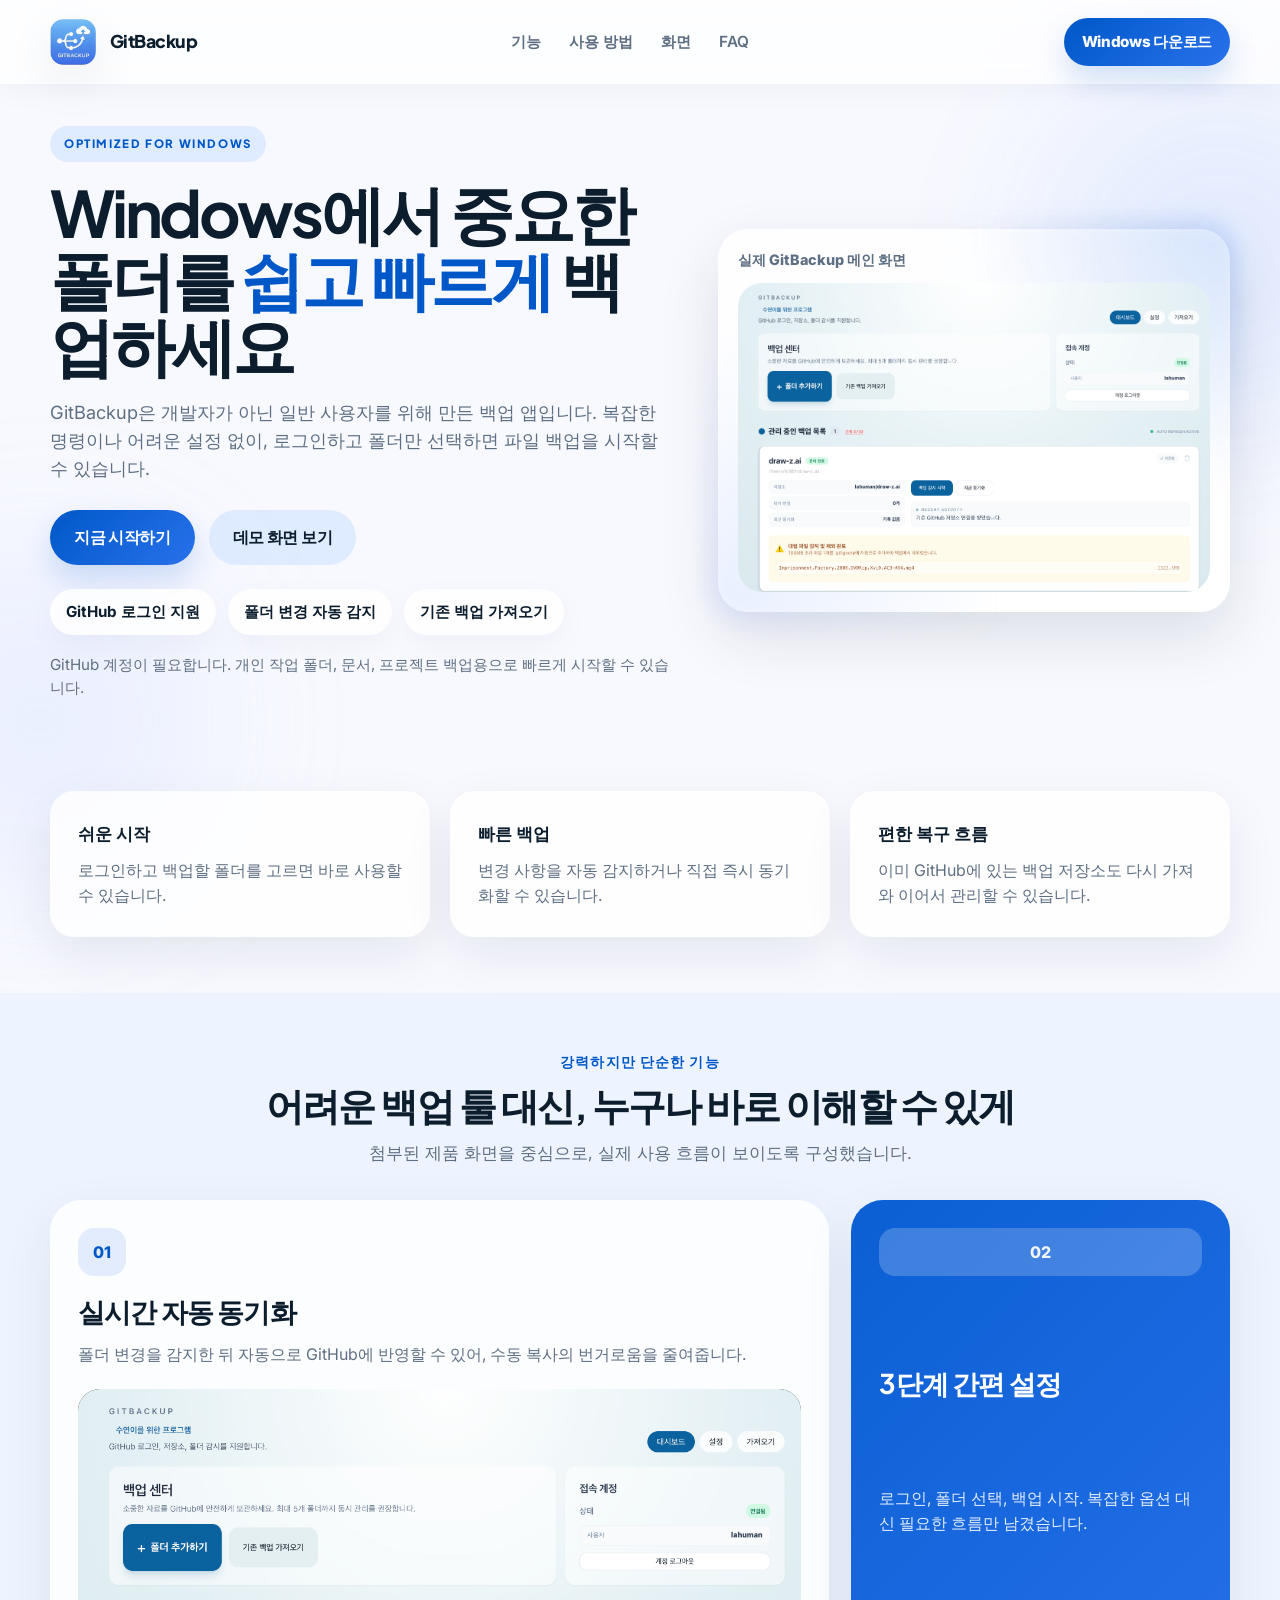
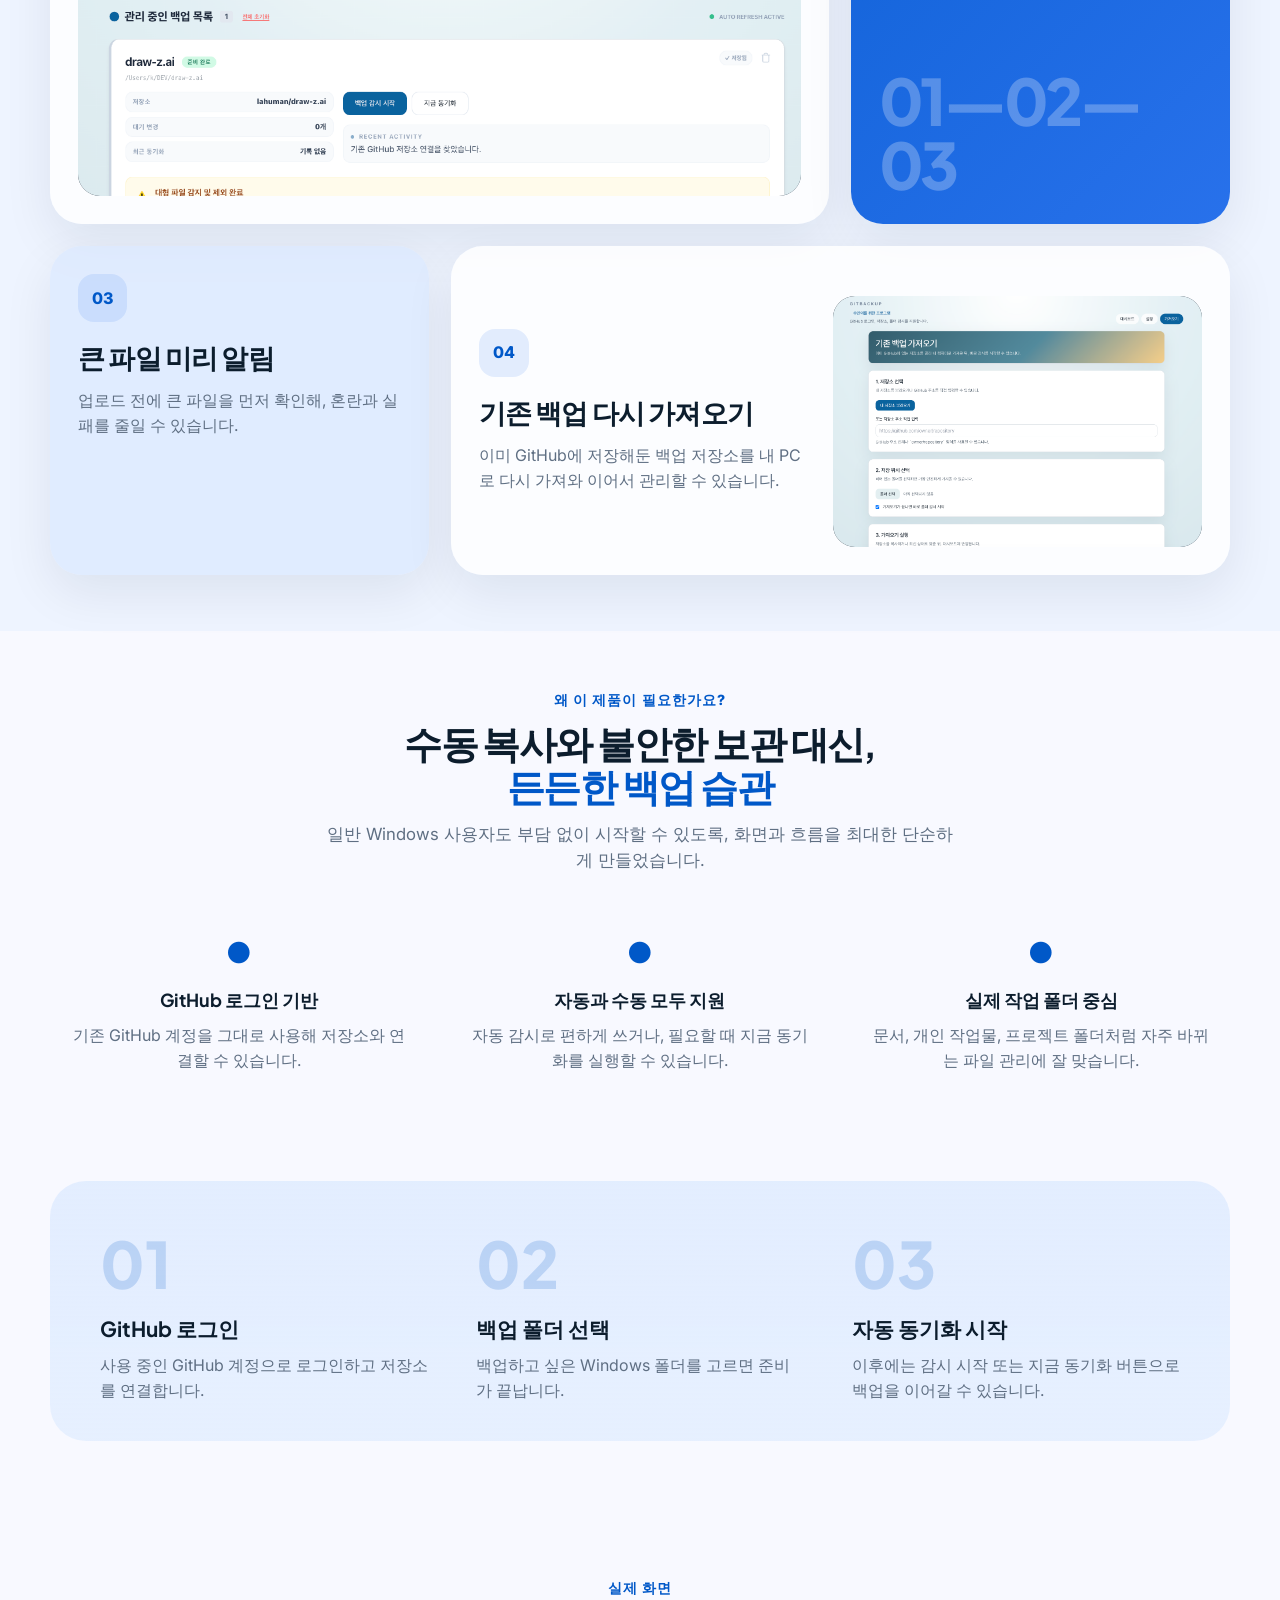
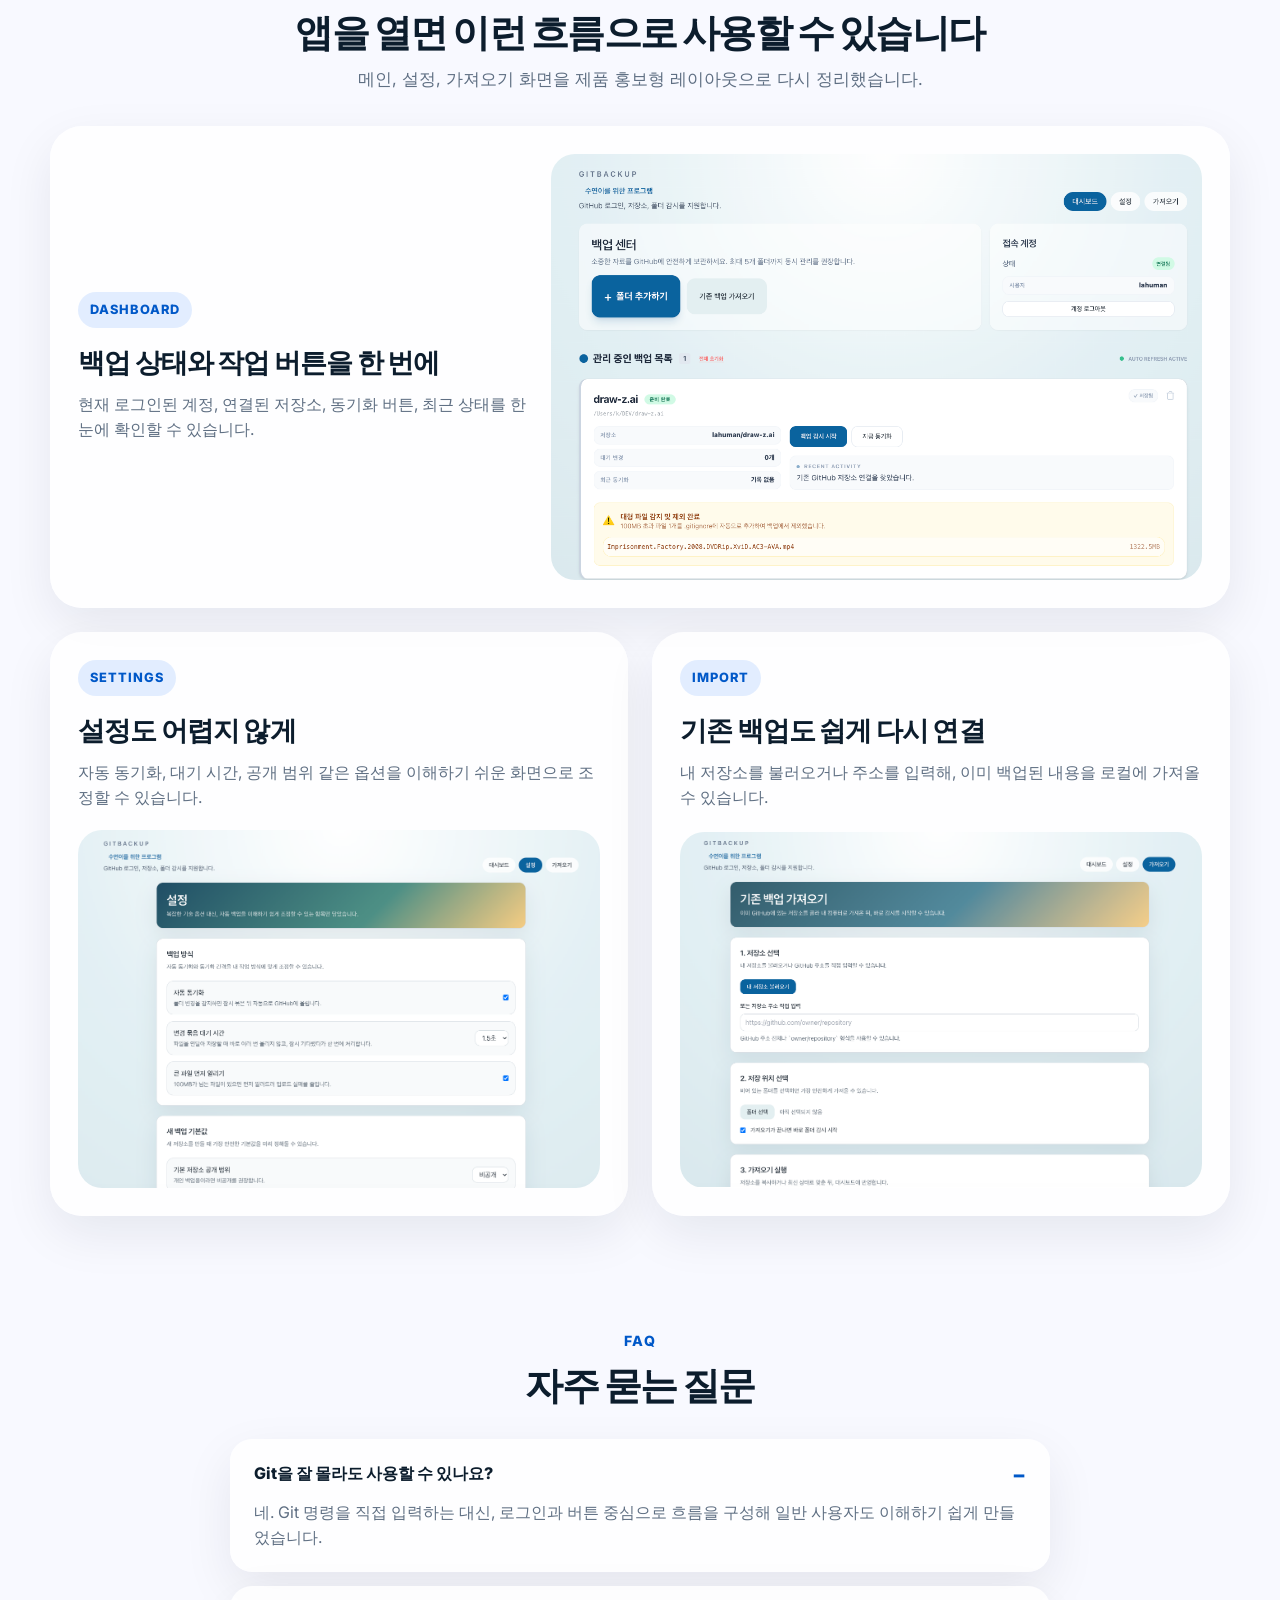
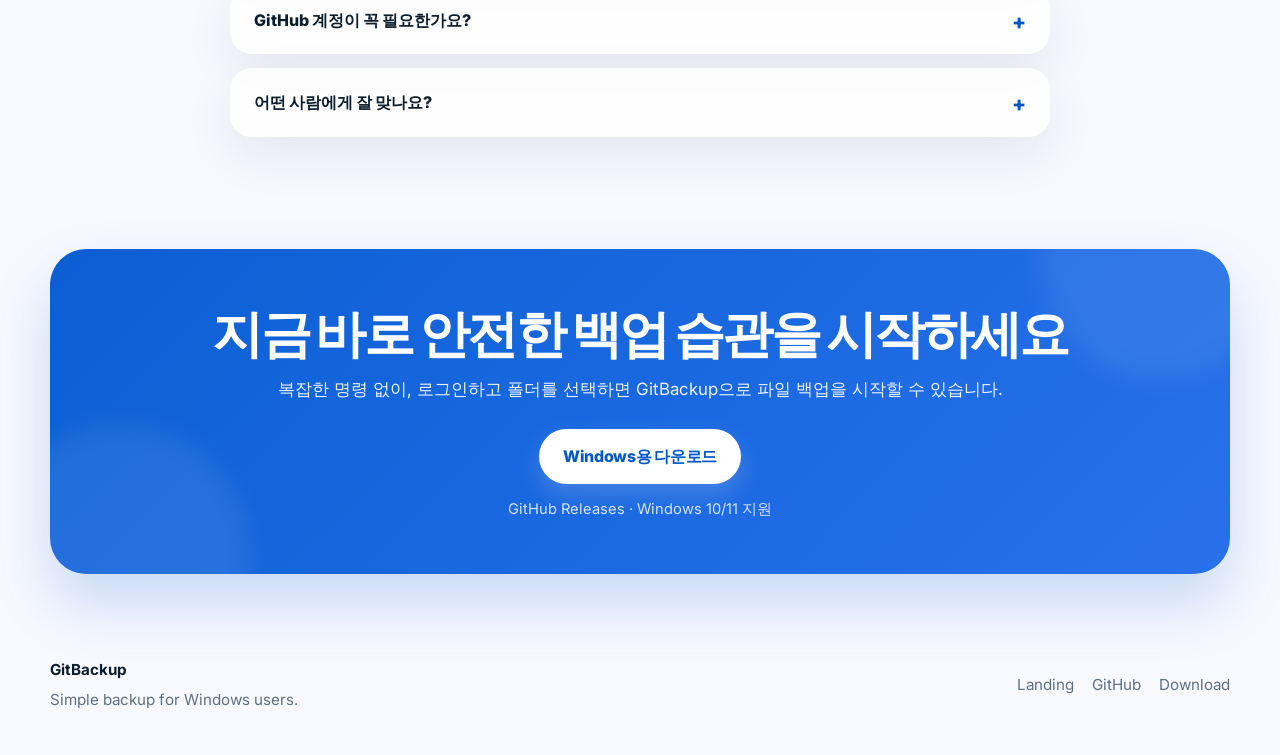
==== commit 8339bbe3: "backup: 2026-04-01 18:13:53" ====
--- a/docs/index.html
+++ b/docs/index.html
@@ -3,388 +3,277 @@
 <head>
   <meta charset="UTF-8" />
   <meta name="viewport" content="width=device-width, initial-scale=1.0" />
-  <title>GitBackup | Windows에서 파일 백업을 가장 쉽게 시작하는 방법</title>
-  <meta name="description" content="GitBackup은 일반 Windows 사용자를 위한 쉬운 파일 백업 앱입니다. 복잡한 설정 없이 로그인하고 폴더만 선택하면 GitHub 저장소에 빠르게 백업을 시작할 수 있습니다." />
-  <meta property="og:title" content="GitBackup | Windows에서 파일 백업을 가장 쉽게 시작하는 방법" />
-  <meta property="og:description" content="쉽고 빠르게, 누구나 중요한 파일을 백업하세요. Windows 사용자를 위한 간편한 백업 경험." />
+  <title>GitBackup | Windows에서 중요한 폴더를 쉽고 빠르게 백업하세요</title>
+  <meta name="description" content="GitBackup은 일반 Windows 사용자를 위한 쉬운 파일 백업 앱입니다. GitHub 로그인 후 폴더를 선택하면 자동 감시와 빠른 백업을 시작할 수 있습니다." />
+  <meta property="og:title" content="GitBackup | Windows에서 중요한 폴더를 쉽고 빠르게 백업하세요" />
+  <meta property="og:description" content="누구나 이해할 수 있는 쉬운 흐름으로, 중요한 폴더를 GitHub에 백업하세요. 로그인하고 폴더만 선택하면 시작할 수 있습니다." />
   <meta property="og:type" content="website" />
-  <meta property="og:image" content="assets/og-cover.png" />
-  <meta name="theme-color" content="#0b1f37" />
-  <link rel="icon" type="image/png" sizes="32x32" href="assets/favicon-32.png" />
-  <link rel="apple-touch-icon" href="assets/apple-touch-icon.png" />
+  <meta property="og:image" content="assets/icon.png" />
+  <link rel="preconnect" href="https://fonts.googleapis.com" />
+  <link rel="preconnect" href="https://fonts.gstatic.com" crossorigin />
+  <link href="https://fonts.googleapis.com/css2?family=Inter:wght@400;500;600;700;800&family=Plus+Jakarta+Sans:wght@600;700;800&display=swap" rel="stylesheet" />
   <link rel="stylesheet" href="styles.css" />
 </head>
 <body>
-  <div class="bg-orb orb-1"></div>
-  <div class="bg-orb orb-2"></div>
-  <div class="bg-grid"></div>
-
-  <div class="topbar">
-    <div class="container topbar-inner">
-      <span class="topbar-badge">Windows 전용</span>
-      <p>쉽고 빠르게, 누구나 중요한 파일을 백업할 수 있도록 만든 앱</p>
-    </div>
-  </div>
+  <div class="ambient ambient-a"></div>
+  <div class="ambient ambient-b"></div>
 
   <header class="site-header">
-    <div class="container header-inner">
-      <a class="brand" href="#top" aria-label="GitBackup home">
-        <img src="assets/icon-192.png" alt="GitBackup 아이콘" />
-        <div class="brand-copy">
-          <strong>GitBackup</strong>
-          <span>Simple backup for Windows</span>
-        </div>
+    <div class="container nav-wrap">
+      <a class="brand" href="#top" aria-label="GitBackup 홈으로 이동">
+        <img src="assets/icon.png" alt="GitBackup 아이콘" />
+        <span>GitBackup</span>
       </a>
 
       <nav class="nav">
-        <a href="#why">왜 GitBackup인가</a>
-        <a href="#features">주요 기능</a>
-        <a href="#screens">실제 화면</a>
+        <a href="#features">기능</a>
+        <a href="#workflow">사용 방법</a>
+        <a href="#screens">화면</a>
         <a href="#faq">FAQ</a>
       </nav>
 
-      <div class="header-actions">
-        <a class="btn btn-ghost" href="https://github.com/lahuman/git-backup" target="_blank" rel="noopener">GitHub</a>
-        <a class="btn btn-primary" href="https://github.com/lahuman/git-backup/releases/latest" target="_blank" rel="noopener">Windows 다운로드</a>
-      </div>
+      <a class="btn btn-nav" href="https://github.com/lahuman/git-backup/releases" target="_blank" rel="noopener">Windows 다운로드</a>
     </div>
   </header>
 
   <main id="top">
-    <section class="hero">
+    <section class="hero section">
       <div class="container hero-grid">
         <div class="hero-copy">
-          <span class="eyebrow">일반 Windows 사용자를 위한 쉬운 파일 백업</span>
-          <h1>복잡하지 않게.<br>중요한 파일을 <span>쉽고 빠르게</span> 백업하세요.</h1>
+          <div class="eyebrow-pill">OPTIMIZED FOR WINDOWS</div>
+          <h1>Windows에서 중요한 폴더를 <span>쉽고 빠르게</span> 백업하세요</h1>
           <p class="hero-text">
-            GitBackup은 어려운 명령어 대신 <strong>로그인 → 폴더 선택 → 자동 감시</strong> 흐름으로
-            파일 백업을 시작할 수 있게 만든 Windows 앱입니다. 자주 바뀌는 작업 폴더, 문서 폴더,
-            개인 자료를 GitHub 저장소에 편하게 보관하고 이어서 관리할 수 있습니다.
+            GitBackup은 개발자가 아닌 일반 사용자를 위해 만든 백업 앱입니다.
+            복잡한 명령이나 어려운 설정 없이, 로그인하고 폴더만 선택하면 파일 백업을 시작할 수 있습니다.
           </p>
 
           <div class="hero-actions">
-            <a class="btn btn-primary btn-lg" href="https://github.com/lahuman/git-backup/releases/latest" target="_blank" rel="noopener">무료로 시작하기</a>
-            <a class="btn btn-secondary btn-lg" href="#screens">실제 화면 보기</a>
+            <a class="btn btn-primary" href="https://github.com/lahuman/git-backup/releases" target="_blank" rel="noopener">지금 시작하기</a>
+            <a class="btn btn-secondary" href="#screens">데모 화면 보기</a>
           </div>
 
-          <div class="hero-points">
-            <div class="point-pill">설치 후 바로 시작</div>
-            <div class="point-pill">폴더 변경 자동 감지</div>
-            <div class="point-pill">기존 백업 다시 가져오기</div>
+          <ul class="hero-meta">
+            <li>GitHub 로그인 지원</li>
+            <li>폴더 변경 자동 감지</li>
+            <li>기존 백업 가져오기</li>
+          </ul>
+
+          <p class="hero-note">GitHub 계정이 필요합니다. 개인 작업 폴더, 문서, 프로젝트 백업용으로 빠르게 시작할 수 있습니다.</p>
+        </div>
+
+        <div class="hero-visual">
+          <div class="visual-shell">
+            <div class="visual-caption">실제 GitBackup 메인 화면</div>
+            <img src="assets/screen-main.png" alt="GitBackup 메인 화면" />
           </div>
-
-          <div class="hero-note">
-            <strong>GitHub 계정 필요</strong>
-            <span>내 저장소에 백업을 보관하고, 기존 백업을 다시 연결하기 위해 사용합니다.</span>
+        </div>
+      </div>
+    </section>
+
+    <section class="section trust-band">
+      <div class="container trust-grid">
+        <article>
+          <strong>쉬운 시작</strong>
+          <p>로그인하고 백업할 폴더를 고르면 바로 사용할 수 있습니다.</p>
+        </article>
+        <article>
+          <strong>빠른 백업</strong>
+          <p>변경 사항을 자동 감지하거나 직접 즉시 동기화할 수 있습니다.</p>
+        </article>
+        <article>
+          <strong>편한 복구 흐름</strong>
+          <p>이미 GitHub에 있는 백업 저장소도 다시 가져와 이어서 관리할 수 있습니다.</p>
+        </article>
+      </div>
+    </section>
+
+    <section class="section feature-zone" id="features">
+      <div class="container">
+        <div class="section-heading centered">
+          <span class="eyebrow">강력하지만 단순한 기능</span>
+          <h2>어려운 백업 툴 대신, 누구나 바로 이해할 수 있게</h2>
+          <p>첨부된 제품 화면을 중심으로, 실제 사용 흐름이 보이도록 구성했습니다.</p>
+        </div>
+
+        <div class="bento-grid">
+          <article class="card feature-large">
+            <div class="icon-chip">01</div>
+            <h3>실시간 자동 동기화</h3>
+            <p>폴더 변경을 감지한 뒤 자동으로 GitHub에 반영할 수 있어, 수동 복사의 번거로움을 줄여줍니다.</p>
+            <div class="media-frame crop-main">
+              <img src="assets/screen-main.png" alt="자동 동기화가 보이는 GitBackup 메인 화면" />
+            </div>
+          </article>
+
+          <article class="card feature-accent">
+            <div class="icon-chip light">02</div>
+            <h3>3단계 간편 설정</h3>
+            <p>로그인, 폴더 선택, 백업 시작. 복잡한 옵션 대신 필요한 흐름만 남겼습니다.</p>
+            <div class="big-numbers">01—02—03</div>
+          </article>
+
+          <article class="card feature-small">
+            <div class="icon-chip">03</div>
+            <h3>큰 파일 미리 알림</h3>
+            <p>업로드 전에 큰 파일을 먼저 확인해, 혼란과 실패를 줄일 수 있습니다.</p>
+          </article>
+
+          <article class="card feature-wide">
+            <div class="feature-wide-copy">
+              <div class="icon-chip">04</div>
+              <h3>기존 백업 다시 가져오기</h3>
+              <p>이미 GitHub에 저장해둔 백업 저장소를 내 PC로 다시 가져와 이어서 관리할 수 있습니다.</p>
+            </div>
+            <div class="media-frame">
+              <img src="assets/screen-import.png" alt="GitBackup 가져오기 화면" />
+            </div>
+          </article>
+        </div>
+      </div>
+    </section>
+
+    <section class="section value-zone">
+      <div class="container value-intro">
+        <div class="section-heading centered compact">
+          <span class="eyebrow">왜 이 제품이 필요한가요?</span>
+          <h2>수동 복사와 불안한 보관 대신,<br><span>든든한 백업 습관</span></h2>
+          <p>일반 Windows 사용자도 부담 없이 시작할 수 있도록, 화면과 흐름을 최대한 단순하게 만들었습니다.</p>
+        </div>
+
+        <div class="value-grid">
+          <article class="value-card">
+            <div class="value-mark">●</div>
+            <h3>GitHub 로그인 기반</h3>
+            <p>기존 GitHub 계정을 그대로 사용해 저장소와 연결할 수 있습니다.</p>
+          </article>
+          <article class="value-card">
+            <div class="value-mark">●</div>
+            <h3>자동과 수동 모두 지원</h3>
+            <p>자동 감시로 편하게 쓰거나, 필요할 때 지금 동기화를 실행할 수 있습니다.</p>
+          </article>
+          <article class="value-card">
+            <div class="value-mark">●</div>
+            <h3>실제 작업 폴더 중심</h3>
+            <p>문서, 개인 작업물, 프로젝트 폴더처럼 자주 바뀌는 파일 관리에 잘 맞습니다.</p>
+          </article>
+        </div>
+      </div>
+    </section>
+
+    <section class="section workflow-zone" id="workflow">
+      <div class="container workflow-panel">
+        <div class="workflow-step">
+          <span class="step-no">01</span>
+          <h3>GitHub 로그인</h3>
+          <p>사용 중인 GitHub 계정으로 로그인하고 저장소를 연결합니다.</p>
+        </div>
+        <div class="workflow-step">
+          <span class="step-no">02</span>
+          <h3>백업 폴더 선택</h3>
+          <p>백업하고 싶은 Windows 폴더를 고르면 준비가 끝납니다.</p>
+        </div>
+        <div class="workflow-step">
+          <span class="step-no">03</span>
+          <h3>자동 동기화 시작</h3>
+          <p>이후에는 감시 시작 또는 지금 동기화 버튼으로 백업을 이어갈 수 있습니다.</p>
+        </div>
+      </div>
+    </section>
+
+    <section class="section screen-zone" id="screens">
+      <div class="container">
+        <div class="section-heading centered">
+          <span class="eyebrow">실제 화면</span>
+          <h2>앱을 열면 이런 흐름으로 사용할 수 있습니다</h2>
+          <p>메인, 설정, 가져오기 화면을 제품 홍보형 레이아웃으로 다시 정리했습니다.</p>
+        </div>
+
+        <div class="showcase-stack">
+          <article class="showcase-card large">
+            <div class="showcase-copy">
+              <span class="screen-tag">Dashboard</span>
+              <h3>백업 상태와 작업 버튼을 한 번에</h3>
+              <p>현재 로그인된 계정, 연결된 저장소, 동기화 버튼, 최근 상태를 한눈에 확인할 수 있습니다.</p>
+            </div>
+            <div class="showcase-media">
+              <img src="assets/screen-main.png" alt="GitBackup 메인 화면 스크린샷" />
+            </div>
+          </article>
+
+          <div class="showcase-grid">
+            <article class="showcase-card">
+              <div class="showcase-copy">
+                <span class="screen-tag">Settings</span>
+                <h3>설정도 어렵지 않게</h3>
+                <p>자동 동기화, 대기 시간, 공개 범위 같은 옵션을 이해하기 쉬운 화면으로 조정할 수 있습니다.</p>
+              </div>
+              <div class="showcase-media">
+                <img src="assets/screen-settings.png" alt="GitBackup 설정 화면 스크린샷" />
+              </div>
+            </article>
+
+            <article class="showcase-card">
+              <div class="showcase-copy">
+                <span class="screen-tag">Import</span>
+                <h3>기존 백업도 쉽게 다시 연결</h3>
+                <p>내 저장소를 불러오거나 주소를 입력해, 이미 백업된 내용을 로컬에 가져올 수 있습니다.</p>
+              </div>
+              <div class="showcase-media">
+                <img src="assets/screen-import.png" alt="GitBackup 가져오기 화면 스크린샷" />
+              </div>
+            </article>
           </div>
         </div>
-
-        <div class="hero-visual">
-          <div class="hero-panel">
-            <div class="panel-badges">
-              <span>Windows</span>
-              <span>Simple UI</span>
-              <span>Auto Backup</span>
-            </div>
-            <div class="hero-shot-wrap">
-              <img class="hero-shot" src="assets/screen-main.png" alt="GitBackup 메인 화면" />
-            </div>
-          </div>
-
-          <div class="float-card float-left">
-            <strong>3단계 시작</strong>
-            <span>로그인, 폴더 선택, 백업 시작</span>
-          </div>
-
-          <div class="float-card float-right">
-            <strong>즉시 동기화</strong>
-            <span>필요할 때 현재 상태를 바로 반영</span>
-          </div>
-        </div>
-      </div>
-    </section>
-
-    <section class="trust-strip">
-      <div class="container trust-grid">
-        <article class="trust-card emphasis">
-          <span class="trust-label">핵심 메시지</span>
-          <h2>백업은 중요한데,<br>사용법까지 어렵게 만들 필요는 없습니다.</h2>
-          <p>GitBackup은 일반 사용자도 부담 없이 시작할 수 있도록 화면, 버튼, 설명 흐름을 단순하게 구성했습니다.</p>
-        </article>
-
-        <article class="trust-card mini">
-          <strong>쉬운 시작</strong>
-          <p>설치 후 로그인하고 폴더를 연결하면 바로 사용할 수 있습니다.</p>
-        </article>
-
-        <article class="trust-card mini">
-          <strong>자동 백업 흐름</strong>
-          <p>파일 변경을 감지해 수동 복사보다 편하게 유지할 수 있습니다.</p>
-        </article>
-
-        <article class="trust-card mini">
-          <strong>기존 백업 연결</strong>
-          <p>이미 GitHub에 있는 저장소도 다시 가져와 이어서 사용할 수 있습니다.</p>
-        </article>
-      </div>
-    </section>
-
-    <section class="section" id="why">
-      <div class="container">
-        <div class="section-head center">
-          <span class="eyebrow eyebrow-light">왜 GitBackup인가</span>
-          <h2>“좋아 보이는 앱”보다<br>“당장 쓰기 쉬운 앱”에 집중했습니다</h2>
-          <p>어려운 기능을 많이 보여주는 대신, 실제로 백업을 시작하고 계속 유지하는 데 필요한 경험만 남겼습니다.</p>
-        </div>
-
-        <div class="why-grid">
-          <article class="why-card large">
-            <span class="card-number">01</span>
-            <h3>누구나 이해할 수 있는 흐름</h3>
-            <p>개발자용 Git 툴처럼 복잡하게 느껴지지 않도록, 버튼 중심의 친숙한 UI로 백업 시작 과정을 단순하게 만들었습니다.</p>
-          </article>
-          <article class="why-card">
-            <span class="card-number">02</span>
-            <h3>폴더 단위로 바로 연결</h3>
-            <p>문서, 사진, 작업물처럼 자주 바뀌는 폴더를 간단하게 선택하고 관리할 수 있습니다.</p>
-          </article>
-          <article class="why-card">
-            <span class="card-number">03</span>
-            <h3>자동 감지와 빠른 반영</h3>
-            <p>파일 변경을 감지해 백업 흐름을 유지하고, 필요하면 즉시 동기화도 가능합니다.</p>
-          </article>
-          <article class="why-card">
-            <span class="card-number">04</span>
-            <h3>큰 파일도 미리 확인</h3>
-            <p>주의가 필요한 파일을 먼저 보여줘 업로드 실패 가능성을 줄이고 혼란을 줄입니다.</p>
-          </article>
-        </div>
-      </div>
-    </section>
-
-    <section class="section section-alt" id="features">
-      <div class="container">
-        <div class="section-head">
-          <span class="eyebrow eyebrow-dark">주요 기능</span>
-          <h2>일반 사용자가 체감하는 편의성 중심</h2>
-          <p>처음 설치할 때부터 실제로 백업이 돌아가는 순간까지, 필요한 기능을 명확하게 보여줍니다.</p>
-        </div>
-
-        <div class="feature-grid">
-          <article class="feature-card feature-card-accent">
-            <div class="feature-top">
-              <span class="feature-kicker">LOGIN</span>
-              <span class="feature-icon">●</span>
-            </div>
-            <h3>GitHub 로그인 지원</h3>
-            <p>계정을 연결해 백업 저장소를 사용하고, 기존 백업도 다시 연결할 수 있습니다.</p>
-          </article>
-
-          <article class="feature-card">
-            <div class="feature-top">
-              <span class="feature-kicker">FOLDER</span>
-              <span class="feature-icon">●</span>
-            </div>
-            <h3>폴더 기반 백업</h3>
-            <p>내가 선택한 로컬 폴더를 기준으로 중요한 파일을 간편하게 관리할 수 있습니다.</p>
-          </article>
-
-          <article class="feature-card">
-            <div class="feature-top">
-              <span class="feature-kicker">AUTO</span>
-              <span class="feature-icon">●</span>
-            </div>
-            <h3>변경 감지 및 자동 동기화</h3>
-            <p>폴더 변경 사항을 감지해 반복적인 수동 복사 대신 더 자연스러운 백업 흐름을 제공합니다.</p>
-          </article>
-
-          <article class="feature-card">
-            <div class="feature-top">
-              <span class="feature-kicker">SYNC</span>
-              <span class="feature-icon">●</span>
-            </div>
-            <h3>즉시 동기화</h3>
-            <p>필요한 순간 버튼 한 번으로 현재 폴더 상태를 바로 반영할 수 있습니다.</p>
-          </article>
-
-          <article class="feature-card">
-            <div class="feature-top">
-              <span class="feature-kicker">IMPORT</span>
-              <span class="feature-icon">●</span>
-            </div>
-            <h3>기존 백업 가져오기</h3>
-            <p>이미 GitHub에 저장한 백업 저장소를 다시 내 PC에 가져와 이어서 관리할 수 있습니다.</p>
-          </article>
-
-          <article class="feature-card feature-card-soft">
-            <div class="feature-top">
-              <span class="feature-kicker">NOTICE</span>
-              <span class="feature-icon">●</span>
-            </div>
-            <h3>큰 파일 사전 안내</h3>
-            <p>업로드 전에 주의가 필요한 파일을 미리 보여줘 실패 가능성을 낮춰줍니다.</p>
-          </article>
-        </div>
-      </div>
-    </section>
-
-    <section class="section comparison">
-      <div class="container comparison-grid">
-        <div class="comparison-copy">
-          <span class="eyebrow eyebrow-light">이럴 때 특히 잘 맞습니다</span>
-          <h2>파일은 자주 바뀌는데,<br>백업은 늘 미루게 되는 분</h2>
-          <ul class="check-list">
-            <li>중요한 작업 폴더를 따로 보관하고 싶은 사람</li>
-            <li>수동 복사보다 편한 백업 흐름을 원하는 사람</li>
-            <li>GitHub 계정이 이미 있고 더 쉬운 활용 방법을 찾는 사람</li>
-            <li>복잡한 개발자용 도구보다 일반적인 UI를 원하는 사람</li>
-          </ul>
-        </div>
-
-        <div class="comparison-card">
-          <div class="compare-head">
-            <strong>GitBackup 사용 흐름</strong>
-            <span>복잡한 설정 대신 쉬운 단계</span>
-          </div>
-          <div class="compare-steps">
-            <div>
-              <b>1</b>
-              <p>앱 설치 후 로그인</p>
-            </div>
-            <div>
-              <b>2</b>
-              <p>백업할 폴더 선택</p>
-            </div>
-            <div>
-              <b>3</b>
-              <p>자동 감시 또는 즉시 동기화</p>
-            </div>
-          </div>
-          <div class="compare-foot">
-            <strong>핵심:</strong> 백업을 자꾸 미루는 사람도 시작하기 쉽게 만든 흐름
-          </div>
-        </div>
-      </div>
-    </section>
-
-    <section class="section" id="screens">
-      <div class="container">
-        <div class="section-head center">
-          <span class="eyebrow eyebrow-light">실제 화면</span>
-          <h2>설명보다 먼저 믿음을 주는 제품 화면</h2>
-          <p>다운로드 전에 어떤 화면인지, 어떤 흐름인지 바로 감이 오도록 정리했습니다.</p>
-        </div>
-
-        <div class="showcase-main">
-          <div class="showcase-copy">
-            <span class="screen-tag">메인 대시보드</span>
-            <h3>백업 상태와 연결된 폴더를 한눈에 확인</h3>
-            <p>현재 계정 상태, 관리 중인 백업 목록, 즉시 동기화 버튼, 최근 상태를 빠르게 확인할 수 있습니다.</p>
-          </div>
-          <img src="assets/screen-main.png" alt="GitBackup 메인 화면 스크린샷" />
-        </div>
-
-        <div class="showcase-grid">
-          <article class="showcase-card">
-            <div class="showcase-copy">
-              <span class="screen-tag">설정</span>
-              <h3>자동 동기화도 쉽게 조절</h3>
-              <p>동기화 간격, 큰 파일 알림, 기본 공개 범위처럼 실제로 필요한 옵션만 간단하게 설정할 수 있습니다.</p>
-            </div>
-            <img src="assets/screen-settings.png" alt="GitBackup 설정 화면 스크린샷" />
-          </article>
-
-          <article class="showcase-card">
-            <div class="showcase-copy">
-              <span class="screen-tag">가져오기</span>
-              <h3>기존 백업을 다시 연결해 바로 이어가기</h3>
-              <p>이미 GitHub에 저장된 저장소를 선택하거나 주소를 입력해 기존 백업을 다시 연결할 수 있습니다.</p>
-            </div>
-            <img src="assets/screen-import.png" alt="GitBackup 가져오기 화면 스크린샷" />
-          </article>
-        </div>
-      </div>
-    </section>
-
-    <section class="section section-alt steps-section">
-      <div class="container">
-        <div class="section-head center">
-          <span class="eyebrow eyebrow-dark">사용 방법</span>
-          <h2>정말 3단계로 시작됩니다</h2>
-          <p>처음 쓰는 사람도 부담 없이 시작할 수 있도록 핵심 흐름만 남겼습니다.</p>
-        </div>
-
-        <div class="steps-grid">
-          <article class="step-card">
-            <span class="step-label">STEP 1</span>
-            <h3>GitHub 로그인</h3>
-            <p>계정을 연결해 백업 저장소를 준비합니다.</p>
-          </article>
-          <article class="step-card">
-            <span class="step-label">STEP 2</span>
-            <h3>백업할 폴더 선택</h3>
-            <p>중요한 문서, 작업 폴더, 개인 자료 폴더를 연결합니다.</p>
-          </article>
-          <article class="step-card">
-            <span class="step-label">STEP 3</span>
-            <h3>감시 시작 또는 즉시 동기화</h3>
-            <p>자동으로 관리하거나, 필요할 때 직접 현재 상태를 반영할 수 있습니다.</p>
-          </article>
-        </div>
-      </div>
-    </section>
-
-    <section class="section faq-section" id="faq">
-      <div class="container faq-grid">
-        <div class="faq-copy">
-          <span class="eyebrow eyebrow-light">FAQ</span>
-          <h2>다운로드 전에 많이 묻는 질문</h2>
-          <p>처음 보는 앱일수록 시작 전에 궁금한 점이 많습니다. 가장 자주 묻는 내용을 먼저 정리했습니다.</p>
+      </div>
+    </section>
+
+    <section class="section faq-zone" id="faq">
+      <div class="container faq-wrap">
+        <div class="section-heading centered compact">
+          <span class="eyebrow">FAQ</span>
+          <h2>자주 묻는 질문</h2>
         </div>
 
         <div class="faq-list">
           <details open>
-            <summary>GitBackup은 누가 쓰기 좋은가요?</summary>
-            <p>중요한 폴더를 쉽고 빠르게 백업하고 싶은 일반 Windows 사용자를 위한 앱입니다.</p>
+            <summary>Git을 잘 몰라도 사용할 수 있나요?</summary>
+            <p>네. Git 명령을 직접 입력하는 대신, 로그인과 버튼 중심으로 흐름을 구성해 일반 사용자도 이해하기 쉽게 만들었습니다.</p>
           </details>
           <details>
             <summary>GitHub 계정이 꼭 필요한가요?</summary>
-            <p>네. GitBackup은 GitHub 저장소에 파일을 보관하는 방식이므로 계정 연결이 필요합니다.</p>
+            <p>네. GitBackup은 GitHub 저장소를 기반으로 파일을 보관하므로 GitHub 계정이 필요합니다.</p>
           </details>
           <details>
-            <summary>기존에 GitHub에 올려둔 백업도 다시 가져올 수 있나요?</summary>
-            <p>가능합니다. 가져오기 화면에서 저장소를 불러오거나 주소를 입력해 연결할 수 있습니다.</p>
+            <summary>어떤 사람에게 잘 맞나요?</summary>
+            <p>문서, 작업 파일, 개인 프로젝트 폴더를 쉽고 빠르게 백업하고 싶은 Windows 사용자에게 잘 맞습니다.</p>
           </details>
-          <details>
-            <summary>Windows에서만 사용할 수 있나요?</summary>
-            <p>현재 페이지와 다운로드 안내는 Windows 사용자를 기준으로 구성되어 있습니다.</p>
-          </details>
-        </div>
-      </div>
-    </section>
-
-    <section class="section cta-section">
+        </div>
+      </div>
+    </section>
+
+    <section class="section cta-zone">
       <div class="container">
-        <div class="cta-card">
-          <div class="cta-copy">
-            <span class="eyebrow">지금 시작해보세요</span>
-            <h2>파일 백업을 더 쉽게 시작할 시간입니다</h2>
-            <p>GitBackup으로 중요한 폴더를 빠르게 연결하고, Windows에서 부담 없이 백업 습관을 만들 수 있습니다.</p>
-          </div>
-
-          <div class="cta-actions">
-            <a class="btn btn-primary btn-lg" href="https://github.com/lahuman/git-backup/releases/latest" target="_blank" rel="noopener">최신 릴리즈 다운로드</a>
-            <a class="btn btn-ghost-light btn-lg" href="https://github.com/lahuman/git-backup" target="_blank" rel="noopener">GitHub 저장소 보기</a>
-          </div>
+        <div class="cta-panel">
+          <h2>지금 바로 안전한 백업 습관을 시작하세요</h2>
+          <p>복잡한 명령 없이, 로그인하고 폴더를 선택하면 GitBackup으로 파일 백업을 시작할 수 있습니다.</p>
+          <a class="btn btn-white" href="https://github.com/lahuman/git-backup/releases" target="_blank" rel="noopener">Windows용 다운로드</a>
+          <span class="cta-foot">GitHub Releases · Windows 10/11 지원</span>
         </div>
       </div>
     </section>
   </main>
 
   <footer class="site-footer">
-    <div class="container footer-inner">
-      <p>© GitBackup · Windows 사용자를 위한 쉬운 파일 백업 앱</p>
-      <a href="https://lahuman.github.io/git-backup/" target="_blank" rel="noopener">lahuman.github.io/git-backup</a>
+    <div class="container footer-wrap">
+      <div>
+        <strong>GitBackup</strong>
+        <p>Simple backup for Windows users.</p>
+      </div>
+      <div class="footer-links">
+        <a href="https://lahuman.github.io/git-backup" target="_blank" rel="noopener">Landing</a>
+        <a href="https://github.com/lahuman/git-backup" target="_blank" rel="noopener">GitHub</a>
+        <a href="https://github.com/lahuman/git-backup/releases" target="_blank" rel="noopener">Download</a>
+      </div>
     </div>
   </footer>
 </body>
--- a/docs/styles.css
+++ b/docs/styles.css
@@ -1,1006 +1,605 @@
-* {
-  box-sizing: border-box;
-}
-
 :root {
-  --bg: #06111f;
-  --bg-2: #0d1d34;
-  --ink: #eaf3ff;
-  --ink-2: #b8cae1;
-  --line: rgba(255, 255, 255, 0.1);
-  --line-2: rgba(15, 52, 94, 0.1);
-  --surface: rgba(255, 255, 255, 0.08);
-  --surface-2: rgba(255, 255, 255, 0.05);
-  --surface-light: #ffffff;
-  --surface-light-2: #f5f9ff;
-  --text-dark: #0d233f;
-  --muted-dark: #617a93;
-  --primary: #2e8fff;
-  --primary-2: #1464d6;
-  --primary-3: #73d3ff;
-  --green: #75e4ac;
-  --shadow-xl: 0 36px 100px rgba(2, 13, 30, 0.42);
-  --shadow-lg: 0 20px 50px rgba(15, 43, 82, 0.16);
-  --shadow-md: 0 12px 28px rgba(15, 43, 82, 0.12);
-  --radius-xl: 34px;
-  --radius-lg: 26px;
+  --background: #f8f9ff;
+  --surface: #ffffff;
+  --surface-low: #eef4ff;
+  --surface-mid: #e5efff;
+  --surface-high: #dbe9ff;
+  --surface-deep: #0f1f30;
+  --on-surface: #0c1d2d;
+  --on-muted: #5f6f83;
+  --primary: #0058c8;
+  --primary-strong: #2871eb;
+  --outline-soft: rgba(12, 29, 45, 0.08);
+  --shadow-soft: 0 18px 50px rgba(12, 29, 45, 0.08);
+  --shadow-strong: 0 24px 60px rgba(12, 29, 45, 0.12);
+  --radius-xl: 32px;
+  --radius-lg: 24px;
   --radius-md: 18px;
-  --max: 1200px;
-}
-
-html {
-  scroll-behavior: smooth;
-}
-
+  --container: 1180px;
+}
+
+* { box-sizing: border-box; }
+html { scroll-behavior: smooth; }
 body {
   margin: 0;
-  font-family: "Pretendard", "Noto Sans KR", "Apple SD Gothic Neo", "Malgun Gothic", Arial, sans-serif;
-  color: var(--ink);
-  background:
-    radial-gradient(circle at 12% 10%, rgba(53, 140, 255, 0.18), transparent 22%),
-    radial-gradient(circle at 88% 8%, rgba(86, 212, 255, 0.15), transparent 18%),
-    linear-gradient(180deg, #07111f 0%, #0b1730 28%, #0d1f37 42%, #eaf2ff 42%, #f8fbff 100%);
-}
-
-.bg-grid {
+  background: var(--background);
+  color: var(--on-surface);
+  font-family: "Inter", sans-serif;
+  line-height: 1.55;
+  overflow-x: hidden;
+}
+img { display: block; max-width: 100%; }
+a { color: inherit; text-decoration: none; }
+
+h1, h2, h3, .brand, .step-no, .big-numbers, .eyebrow-pill {
+  font-family: "Plus Jakarta Sans", sans-serif;
+}
+
+.ambient {
   position: fixed;
-  inset: 0;
+  z-index: -2;
+  border-radius: 999px;
+  filter: blur(80px);
+  opacity: 0.55;
   pointer-events: none;
-  background-image:
-    linear-gradient(rgba(255, 255, 255, 0.02) 1px, transparent 1px),
-    linear-gradient(90deg, rgba(255, 255, 255, 0.02) 1px, transparent 1px);
-  background-size: 36px 36px;
-  mask-image: linear-gradient(180deg, rgba(0, 0, 0, 0.75), transparent 60%);
-  z-index: -3;
-}
-
-.bg-orb {
-  position: fixed;
-  border-radius: 50%;
-  filter: blur(80px);
-  pointer-events: none;
-  z-index: -2;
-}
-
-.orb-1 {
-  top: 40px;
-  left: -60px;
-  width: 280px;
-  height: 280px;
-  background: rgba(47, 145, 255, 0.18);
-}
-
-.orb-2 {
-  top: 120px;
-  right: -60px;
+}
+.ambient-a {
+  width: 360px;
+  height: 360px;
+  right: -120px;
+  top: 80px;
+  background: rgba(40, 113, 235, 0.18);
+}
+.ambient-b {
   width: 320px;
   height: 320px;
-  background: rgba(101, 214, 255, 0.16);
-}
-
-img {
-  display: block;
-  max-width: 100%;
-}
-
-a {
-  color: inherit;
-  text-decoration: none;
-}
-
-strong {
-  font-weight: 800;
+  left: -120px;
+  top: 560px;
+  background: rgba(175, 198, 255, 0.35);
 }
 
 .container {
-  width: min(calc(100% - 32px), var(--max));
-  margin-inline: auto;
-}
-
-.topbar {
-  position: relative;
-  z-index: 5;
-  border-bottom: 1px solid rgba(255, 255, 255, 0.06);
-  background: linear-gradient(90deg, rgba(46, 143, 255, 0.16), rgba(115, 211, 255, 0.1));
-}
-
-.topbar-inner {
-  min-height: 46px;
-  display: flex;
-  align-items: center;
-  justify-content: center;
-  gap: 12px;
-  text-align: center;
-}
-
-.topbar-badge {
-  display: inline-flex;
-  align-items: center;
-  min-height: 28px;
-  padding: 0 10px;
-  border-radius: 999px;
-  font-size: 0.78rem;
-  font-weight: 800;
-  letter-spacing: 0.02em;
-  color: #f3fbff;
-  background: rgba(255, 255, 255, 0.1);
-}
-
-.topbar p {
-  margin: 0;
-  font-size: 0.9rem;
-  color: #d8eaff;
+  width: min(var(--container), calc(100% - 40px));
+  margin: 0 auto;
+}
+.section {
+  padding: 56px 0;
 }
 
 .site-header {
   position: sticky;
   top: 0;
-  z-index: 20;
-  backdrop-filter: blur(18px);
-  background: linear-gradient(180deg, rgba(7, 17, 31, 0.82), rgba(7, 17, 31, 0.52));
-  border-bottom: 1px solid rgba(255, 255, 255, 0.06);
-}
-
-.header-inner {
+  z-index: 30;
+  background: rgba(255, 255, 255, 0.72);
+  backdrop-filter: blur(14px);
+  -webkit-backdrop-filter: blur(14px);
+  box-shadow: 0 6px 30px rgba(12, 29, 45, 0.04);
+}
+.nav-wrap {
+  min-height: 84px;
   display: flex;
   align-items: center;
   justify-content: space-between;
-  min-height: 86px;
-  gap: 24px;
-}
-
+  gap: 20px;
+}
 .brand {
   display: inline-flex;
   align-items: center;
   gap: 14px;
-}
-
+  font-size: 1.1rem;
+  font-weight: 800;
+  letter-spacing: -0.03em;
+}
 .brand img {
-  width: 56px;
-  height: 56px;
-  border-radius: 18px;
-  box-shadow: 0 18px 40px rgba(22, 98, 214, 0.28);
-}
-
-.brand-copy strong,
-.brand-copy span {
-  display: block;
-}
-
-.brand-copy strong {
-  font-size: 1.1rem;
-}
-
-.brand-copy span {
-  margin-top: 4px;
-  color: var(--ink-2);
-  font-size: 0.85rem;
-}
-
-.nav,
-.header-actions,
-.hero-actions,
-.cta-actions,
-.hero-points,
-.panel-badges {
-  display: flex;
-  align-items: center;
-}
-
+  width: 46px;
+  height: 46px;
+  border-radius: 14px;
+  box-shadow: var(--shadow-soft);
+}
 .nav {
-  gap: 18px;
-  color: var(--ink-2);
-  font-weight: 700;
-}
-
-.nav a:hover {
-  color: #fff;
-}
-
-.header-actions {
-  gap: 10px;
-}
+  display: flex;
+  align-items: center;
+  gap: 28px;
+  color: var(--on-muted);
+  font-size: 0.96rem;
+  font-weight: 600;
+}
+.nav a:hover { color: var(--primary); }
 
 .btn {
   display: inline-flex;
+  align-items: center;
   justify-content: center;
-  align-items: center;
-  min-height: 48px;
-  padding: 0 18px;
+  border: 0;
+  cursor: pointer;
+  padding: 15px 24px;
   border-radius: 999px;
   font-weight: 800;
-  transition: transform .18s ease, box-shadow .18s ease, border-color .18s ease, background .18s ease;
-  border: 1px solid transparent;
-}
-
-.btn:hover {
-  transform: translateY(-1px);
-}
-
-.btn-lg {
-  min-height: 58px;
-  padding: 0 24px;
-  border-radius: 18px;
-}
-
-.btn-primary {
+  letter-spacing: -0.02em;
+  transition: transform 0.2s ease, box-shadow 0.2s ease, background-color 0.2s ease;
+}
+.btn:hover { transform: translateY(-1px); }
+.btn-primary,
+.btn-nav {
   color: #fff;
-  background: linear-gradient(180deg, var(--primary) 0%, var(--primary-2) 100%);
-  box-shadow: 0 18px 40px rgba(20, 100, 214, 0.34);
-}
-
+  background: linear-gradient(135deg, var(--primary) 0%, var(--primary-strong) 100%);
+  box-shadow: 0 14px 30px rgba(0, 88, 200, 0.18);
+}
 .btn-secondary {
-  color: #f0f7ff;
-  background: rgba(255, 255, 255, 0.08);
-  border-color: rgba(255, 255, 255, 0.12);
-}
-
-.btn-ghost {
-  color: #e8f2ff;
-  background: rgba(255, 255, 255, 0.04);
-  border-color: rgba(255, 255, 255, 0.12);
-}
-
-.btn-ghost-light {
-  color: #ffffff;
-  background: rgba(255, 255, 255, 0.1);
-  border-color: rgba(255, 255, 255, 0.14);
+  background: rgba(219, 233, 255, 0.88);
+  color: var(--on-surface);
+}
+.btn-white {
+  background: #fff;
+  color: var(--primary);
+  box-shadow: 0 10px 24px rgba(255, 255, 255, 0.18);
+}
+.btn-nav {
+  padding: 12px 18px;
+  font-size: 0.95rem;
 }
 
 .hero {
-  position: relative;
-  padding: 42px 0 74px;
-}
-
+  padding-top: 42px;
+  padding-bottom: 76px;
+}
 .hero-grid {
   display: grid;
-  grid-template-columns: 1.02fr 0.98fr;
+  grid-template-columns: minmax(0, 1.1fr) minmax(0, 0.9fr);
   gap: 42px;
   align-items: center;
 }
-
-.eyebrow {
+.eyebrow-pill {
   display: inline-flex;
   align-items: center;
-  min-height: 38px;
-  padding: 0 14px;
+  gap: 8px;
+  font-size: 0.72rem;
+  letter-spacing: 0.14em;
+  font-weight: 800;
+  color: var(--primary);
+  background: rgba(219, 233, 255, 0.85);
   border-radius: 999px;
-  font-size: 0.86rem;
-  font-weight: 800;
-  letter-spacing: 0.02em;
-  background: rgba(255, 255, 255, 0.09);
-  border: 1px solid rgba(255, 255, 255, 0.12);
-}
-
-.eyebrow-light {
-  background: rgba(46, 143, 255, 0.08);
-  border-color: rgba(46, 143, 255, 0.12);
-  color: #1e4d8a;
-}
-
-.eyebrow-dark {
-  background: rgba(10, 35, 62, 0.08);
-  border-color: rgba(10, 35, 62, 0.1);
-  color: #24476f;
-}
-
-.hero-copy h1,
-.section-head h2,
-.trust-card h2,
-.comparison-copy h2,
-.faq-copy h2,
-.cta-copy h2 {
-  margin: 0;
-  letter-spacing: -0.04em;
-  line-height: 1.06;
-}
-
-.hero-copy h1 {
-  margin-top: 16px;
-  font-size: clamp(2.8rem, 5.4vw, 5rem);
-}
-
-.hero-copy h1 span {
-  color: #8ad7ff;
-}
-
-.hero-text,
-.hero-note span,
-.trust-card p,
-.section-head p,
-.why-card p,
-.feature-card p,
-.comparison-copy li,
-.showcase-copy p,
-.step-card p,
-.faq-copy p,
-.faq-list p,
-.cta-copy p {
-  line-height: 1.72;
-}
-
+  padding: 9px 14px;
+}
+.hero h1 {
+  margin: 18px 0 20px;
+  font-size: clamp(2.8rem, 5vw, 4.8rem);
+  line-height: 1.03;
+  letter-spacing: -0.05em;
+}
+.hero h1 span,
+.value-intro h2 span {
+  color: var(--primary);
+}
 .hero-text {
   max-width: 660px;
-  margin: 22px 0 26px;
-  color: var(--ink-2);
-  font-size: 1.06rem;
-}
-
+  font-size: 1.14rem;
+  color: var(--on-muted);
+}
 .hero-actions {
+  display: flex;
+  flex-wrap: wrap;
   gap: 14px;
-  flex-wrap: wrap;
-}
-
-.hero-points {
+  margin: 28px 0 24px;
+}
+.hero-meta {
+  list-style: none;
+  padding: 0;
+  margin: 0;
+  display: flex;
   flex-wrap: wrap;
   gap: 12px;
-  margin: 24px 0 22px;
-}
-
-.point-pill {
-  min-height: 42px;
+}
+.hero-meta li {
+  padding: 11px 16px;
+  border-radius: 999px;
+  background: rgba(255, 255, 255, 0.85);
+  box-shadow: 0 10px 30px rgba(12, 29, 45, 0.04);
+  color: var(--on-surface);
+  font-weight: 700;
+  font-size: 0.95rem;
+}
+.hero-note {
+  margin-top: 18px;
+  color: var(--on-muted);
+  font-size: 0.95rem;
+}
+.hero-visual { position: relative; }
+.visual-shell {
+  position: relative;
+  border-radius: 30px;
+  background: linear-gradient(180deg, rgba(255,255,255,0.78) 0%, rgba(255,255,255,0.94) 100%);
+  padding: 20px;
+  box-shadow: var(--shadow-strong);
+  backdrop-filter: blur(12px);
+}
+.visual-shell::before {
+  content: "";
+  position: absolute;
+  inset: -10px;
+  z-index: -1;
+  border-radius: 40px;
+  background: radial-gradient(circle at top right, rgba(40,113,235,0.18), transparent 40%), radial-gradient(circle at bottom left, rgba(175,198,255,0.3), transparent 44%);
+  filter: blur(10px);
+}
+.visual-caption {
+  margin-bottom: 12px;
+  font-size: 0.9rem;
+  font-weight: 800;
+  color: var(--on-muted);
+}
+.visual-shell img {
+  border-radius: 24px;
+  width: 100%;
+  background: #fff;
+}
+
+.trust-band {
+  padding-top: 0;
+}
+.trust-grid {
+  display: grid;
+  grid-template-columns: repeat(3, 1fr);
+  gap: 20px;
+}
+.trust-grid article {
+  padding: 30px 28px;
+  background: rgba(255, 255, 255, 0.8);
+  border-radius: var(--radius-lg);
+  box-shadow: var(--shadow-soft);
+}
+.trust-grid strong {
+  display: block;
+  margin-bottom: 10px;
+  font-size: 1.08rem;
+}
+.trust-grid p { margin: 0; color: var(--on-muted); }
+
+.section-heading {
+  margin-bottom: 30px;
+}
+.section-heading.centered {
+  text-align: center;
+  max-width: 760px;
+  margin-left: auto;
+  margin-right: auto;
+  margin-bottom: 34px;
+}
+.section-heading.compact { max-width: 640px; }
+.eyebrow {
+  display: inline-block;
+  margin-bottom: 10px;
+  color: var(--primary);
+  font-size: 0.88rem;
+  font-weight: 800;
+  letter-spacing: 0.08em;
+  text-transform: uppercase;
+}
+.section-heading h2 {
+  margin: 0;
+  font-size: clamp(2rem, 3vw, 3.35rem);
+  line-height: 1.12;
+  letter-spacing: -0.04em;
+}
+.section-heading p {
+  margin: 14px auto 0;
+  color: var(--on-muted);
+  font-size: 1.05rem;
+}
+
+.feature-zone {
+  background: var(--surface-low);
+}
+.bento-grid {
+  display: grid;
+  grid-template-columns: repeat(12, 1fr);
+  gap: 22px;
+}
+.card {
+  padding: 28px;
+  border-radius: 32px;
+  background: rgba(255,255,255,0.85);
+  box-shadow: var(--shadow-soft);
+}
+.card h3 {
+  margin: 14px 0 10px;
+  font-size: 1.7rem;
+  letter-spacing: -0.03em;
+}
+.card p {
+  margin: 0;
+  color: var(--on-muted);
+}
+.icon-chip {
+  display: inline-flex;
+  align-items: center;
+  justify-content: center;
+  min-width: 48px;
+  height: 48px;
   padding: 0 14px;
-  display: inline-flex;
-  align-items: center;
+  border-radius: 16px;
+  background: rgba(40, 113, 235, 0.12);
+  color: var(--primary);
+  font-weight: 800;
+}
+.icon-chip.light {
+  background: rgba(255,255,255,0.2);
+  color: rgba(255,255,255,0.92);
+}
+.feature-large { grid-column: span 8; }
+.feature-accent {
+  grid-column: span 4;
+  background: linear-gradient(135deg, #0b5fd3 0%, #2871eb 100%);
+  color: white;
+  display: flex;
+  flex-direction: column;
+  justify-content: space-between;
+}
+.feature-accent p { color: rgba(255,255,255,0.88); }
+.big-numbers {
+  margin-top: 60px;
+  font-size: clamp(2.3rem, 5vw, 4rem);
+  line-height: 1;
+  font-weight: 800;
+  letter-spacing: -0.06em;
+  color: rgba(255,255,255,0.26);
+}
+.feature-small { grid-column: span 4; background: rgba(219,233,255,0.72); }
+.feature-wide {
+  grid-column: span 8;
+  display: grid;
+  grid-template-columns: minmax(0, 0.95fr) minmax(0, 1.05fr);
+  gap: 20px;
+  align-items: center;
+}
+.media-frame {
+  margin-top: 22px;
+  border-radius: 22px;
+  overflow: hidden;
+  background: linear-gradient(135deg, #08111d, #16273a);
+  box-shadow: inset 0 0 0 1px rgba(255,255,255,0.05);
+}
+.media-frame img { width: 100%; }
+.crop-main img {
+  width: 100%;
+  aspect-ratio: 16 / 9;
+  object-fit: cover;
+  object-position: top center;
+}
+
+.value-zone { background: var(--background); }
+.value-grid {
+  display: grid;
+  grid-template-columns: repeat(3, 1fr);
+  gap: 24px;
+  margin-top: 34px;
+}
+.value-card {
+  text-align: center;
+  padding: 24px 18px;
+}
+.value-mark {
+  color: var(--primary);
+  font-size: 1.8rem;
+  margin-bottom: 10px;
+}
+.value-card h3 {
+  margin: 0 0 10px;
+  font-size: 1.12rem;
+}
+.value-card p { margin: 0; color: var(--on-muted); }
+
+.workflow-zone { padding-top: 28px; }
+.workflow-panel {
+  background: linear-gradient(180deg, rgba(219,233,255,0.75) 0%, rgba(229,239,255,0.95) 100%);
+  border-radius: 36px;
+  padding: 38px;
+  display: grid;
+  grid-template-columns: repeat(3, 1fr);
+  gap: 24px;
+}
+.workflow-step {
+  padding: 12px 12px 0;
+}
+.step-no {
+  display: block;
+  font-size: clamp(2.2rem, 5vw, 4rem);
+  color: rgba(0, 88, 200, 0.18);
+  font-weight: 800;
+  line-height: 1;
+}
+.workflow-step h3 {
+  margin: 18px 0 8px;
+  font-size: 1.3rem;
+}
+.workflow-step p { margin: 0; color: var(--on-muted); }
+
+.screen-zone { padding-top: 78px; }
+.showcase-stack {
+  display: flex;
+  flex-direction: column;
+  gap: 24px;
+}
+.showcase-grid {
+  display: grid;
+  grid-template-columns: repeat(2, 1fr);
+  gap: 24px;
+}
+.showcase-card {
+  display: grid;
+  grid-template-columns: 1fr;
+  gap: 20px;
+  padding: 28px;
+  border-radius: 32px;
+  background: rgba(255,255,255,0.85);
+  box-shadow: var(--shadow-soft);
+}
+.showcase-card.large {
+  grid-template-columns: minmax(0, 0.82fr) minmax(0, 1.18fr);
+  align-items: center;
+}
+.screen-tag {
+  display: inline-block;
+  margin-bottom: 12px;
+  padding: 8px 12px;
   border-radius: 999px;
-  font-weight: 700;
-  font-size: 0.94rem;
-  background: rgba(255, 255, 255, 0.08);
-  border: 1px solid rgba(255, 255, 255, 0.1);
-}
-
-.hero-note {
-  display: grid;
-  gap: 4px;
-  max-width: 560px;
-  padding: 16px 18px;
-  border-radius: 20px;
-  background: rgba(255, 255, 255, 0.06);
-  border: 1px solid rgba(255, 255, 255, 0.08);
-  color: var(--ink-2);
-}
-
-.hero-note strong {
-  color: #ffffff;
-}
-
-.hero-visual {
-  position: relative;
-}
-
-.hero-panel {
-  position: relative;
-  padding: 22px;
-  border-radius: var(--radius-xl);
-  background: linear-gradient(180deg, rgba(255, 255, 255, 0.11), rgba(255, 255, 255, 0.05));
-  border: 1px solid rgba(255, 255, 255, 0.12);
-  box-shadow: var(--shadow-xl);
-}
-
-.panel-badges {
-  gap: 10px;
-  flex-wrap: wrap;
-  margin-bottom: 18px;
-}
-
-.panel-badges span {
-  min-height: 32px;
-  padding: 0 12px;
-  display: inline-flex;
-  align-items: center;
-  border-radius: 999px;
+  background: rgba(219,233,255,0.8);
+  color: var(--primary);
   font-size: 0.8rem;
   font-weight: 800;
-  color: #e7f5ff;
-  background: rgba(255, 255, 255, 0.08);
-}
-
-.hero-shot-wrap {
+  letter-spacing: 0.08em;
+  text-transform: uppercase;
+}
+.showcase-copy h3 {
+  margin: 0 0 10px;
+  font-size: 1.7rem;
+  letter-spacing: -0.03em;
+}
+.showcase-copy p { margin: 0; color: var(--on-muted); }
+.showcase-media {
   border-radius: 24px;
   overflow: hidden;
-  background: linear-gradient(180deg, rgba(255,255,255,0.16), rgba(255,255,255,0.02));
-  border: 1px solid rgba(255,255,255,0.12);
-}
-
-.hero-shot {
-  width: 100%;
-  border-radius: 24px;
-}
-
-.float-card {
-  position: absolute;
-  max-width: 220px;
-  padding: 16px 18px;
+  background: #fff;
+}
+
+.faq-wrap { max-width: 820px; }
+.faq-list {
+  display: grid;
+  gap: 14px;
+}
+.faq-list details {
+  padding: 22px 24px;
+  background: rgba(255,255,255,0.84);
   border-radius: 22px;
-  color: #eef7ff;
-  background: rgba(7, 17, 31, 0.75);
-  border: 1px solid rgba(255,255,255,0.08);
-  box-shadow: var(--shadow-lg);
-  backdrop-filter: blur(12px);
-}
-
-.float-card strong,
-.float-card span {
-  display: block;
-}
-
-.float-card strong {
-  margin-bottom: 6px;
-  font-size: 0.98rem;
-}
-
-.float-card span {
-  color: var(--ink-2);
-  font-size: 0.93rem;
-}
-
-.float-left {
-  left: -28px;
-  bottom: 54px;
-}
-
-.float-right {
-  right: -22px;
-  top: 84px;
-}
-
-.trust-strip {
-  position: relative;
-  z-index: 1;
-}
-
-.trust-grid {
-  display: grid;
-  grid-template-columns: 1.2fr repeat(3, 1fr);
-  gap: 18px;
-  margin-top: 8px;
-}
-
-.trust-card {
-  padding: 28px;
-  border-radius: var(--radius-lg);
-  box-shadow: var(--shadow-lg);
-}
-
-.trust-card.emphasis {
-  color: var(--text-dark);
-  background: linear-gradient(135deg, #ffffff 0%, #eef6ff 100%);
-}
-
-.trust-card.mini {
-  color: var(--text-dark);
-  background: rgba(255, 255, 255, 0.9);
-}
-
-.trust-label,
-.screen-tag,
-.feature-kicker {
-  display: inline-block;
-  font-size: 0.78rem;
-  font-weight: 800;
-  letter-spacing: 0.08em;
-  text-transform: uppercase;
-}
-
-.trust-label {
-  color: #3f6692;
-  margin-bottom: 16px;
-}
-
-.trust-card h2 {
-  font-size: clamp(1.7rem, 3vw, 2.4rem);
-}
-
-.trust-card p,
-.showcase-copy p,
-.showcase-copy h3,
-.why-card h3,
-.feature-card h3,
-.step-card h3,
-.faq-list p,
-.comparison-copy li {
-  margin: 0;
-}
-
-.trust-card p {
-  margin-top: 12px;
-  color: var(--muted-dark);
-}
-
-.trust-card.mini strong {
-  display: block;
-  margin-bottom: 10px;
-  font-size: 1.04rem;
-  color: var(--text-dark);
-}
-
-.section {
-  padding: 98px 0;
-}
-
-.section-alt {
-  color: var(--text-dark);
-}
-
-.section-head {
-  max-width: 760px;
-  margin-bottom: 36px;
-  color: var(--text-dark);
-}
-
-.section-head.center {
-  text-align: center;
-  margin-inline: auto;
-  margin-bottom: 42px;
-}
-
-.section-head h2 {
-  font-size: clamp(2rem, 4vw, 3.3rem);
-  color: var(--text-dark);
-}
-
-.section-head p {
-  margin-top: 14px;
-  color: var(--muted-dark);
-}
-
-.why-grid {
-  display: grid;
-  grid-template-columns: 1.1fr 1fr 1fr;
-  gap: 18px;
-}
-
-.why-card {
-  position: relative;
-  padding: 30px;
-  border-radius: var(--radius-lg);
-  color: var(--text-dark);
-  background: rgba(255, 255, 255, 0.82);
-  border: 1px solid rgba(15, 52, 94, 0.08);
-  box-shadow: var(--shadow-md);
-}
-
-.why-card.large {
-  grid-row: span 2;
-  background: linear-gradient(180deg, #ffffff 0%, #f3f8ff 100%);
-}
-
-.card-number {
-  display: inline-flex;
-  width: 44px;
-  height: 44px;
-  align-items: center;
-  justify-content: center;
-  margin-bottom: 18px;
-  border-radius: 14px;
-  font-size: 0.95rem;
-  font-weight: 800;
-  color: #2166ba;
-  background: rgba(46, 143, 255, 0.1);
-}
-
-.why-card h3,
-.feature-card h3,
-.showcase-copy h3,
-.step-card h3 {
-  margin: 0 0 10px;
-  letter-spacing: -0.03em;
-}
-
-.why-card p {
-  color: var(--muted-dark);
-}
-
-.feature-grid {
-  display: grid;
-  grid-template-columns: repeat(3, 1fr);
-  gap: 18px;
-}
-
-.feature-card {
-  padding: 28px;
-  border-radius: var(--radius-lg);
-  background: linear-gradient(180deg, rgba(255,255,255,0.96), rgba(247,250,255,0.96));
-  border: 1px solid rgba(15, 52, 94, 0.08);
-  box-shadow: var(--shadow-md);
-}
-
-.feature-card-accent {
-  background: linear-gradient(135deg, #0d2442 0%, #16365f 58%, #1d4f87 100%);
-  color: #f3faff;
-  border-color: rgba(255, 255, 255, 0.08);
-}
-
-.feature-card-accent p,
-.feature-card-accent .feature-kicker {
-  color: rgba(243, 250, 255, 0.82);
-}
-
-.feature-card-soft {
-  background: linear-gradient(135deg, #ffffff 0%, #f0f8ff 100%);
-}
-
-.feature-top {
-  display: flex;
-  align-items: center;
-  justify-content: space-between;
-  margin-bottom: 18px;
-}
-
-.feature-kicker {
-  color: #4776ac;
-}
-
-.feature-icon {
-  width: 34px;
-  height: 34px;
-  display: inline-flex;
-  justify-content: center;
-  align-items: center;
-  border-radius: 50%;
-  color: #2f87ef;
-  background: rgba(46, 143, 255, 0.08);
-}
-
-.feature-card p {
-  color: var(--muted-dark);
-}
-
-.comparison {
-  color: var(--text-dark);
-}
-
-.comparison-grid {
-  display: grid;
-  grid-template-columns: 1fr 0.92fr;
-  gap: 28px;
-  align-items: center;
-}
-
-.comparison-copy h2 {
-  font-size: clamp(2rem, 4vw, 3.1rem);
-  color: var(--text-dark);
-}
-
-.check-list {
-  list-style: none;
-  padding: 0;
-  margin: 24px 0 0;
-  display: grid;
-  gap: 14px;
-}
-
-.check-list li {
-  position: relative;
-  padding-left: 28px;
-  color: var(--muted-dark);
-}
-
-.check-list li::before {
-  content: "•";
-  position: absolute;
-  left: 8px;
-  color: #2e8fff;
-  font-size: 1.2rem;
-}
-
-.comparison-card {
-  padding: 30px;
-  border-radius: var(--radius-xl);
-  background: linear-gradient(135deg, #ffffff 0%, #eef6ff 100%);
-  box-shadow: var(--shadow-lg);
-  border: 1px solid rgba(15, 52, 94, 0.08);
-}
-
-.compare-head strong,
-.compare-head span {
-  display: block;
-}
-
-.compare-head strong {
-  color: var(--text-dark);
-  font-size: 1.2rem;
-}
-
-.compare-head span {
-  margin-top: 6px;
-  color: var(--muted-dark);
-}
-
-.compare-steps {
-  margin: 24px 0;
-  display: grid;
-  gap: 14px;
-}
-
-.compare-steps div {
-  display: grid;
-  grid-template-columns: 48px 1fr;
-  gap: 14px;
-  align-items: center;
-  padding: 14px;
-  border-radius: 18px;
-  background: rgba(46, 143, 255, 0.06);
-}
-
-.compare-steps b {
-  width: 48px;
-  height: 48px;
-  display: inline-flex;
-  align-items: center;
-  justify-content: center;
-  border-radius: 14px;
-  color: #fff;
-  background: linear-gradient(180deg, var(--primary) 0%, var(--primary-2) 100%);
-}
-
-.compare-steps p,
-.compare-foot {
-  color: var(--text-dark);
-}
-
-.showcase-main,
-.showcase-card {
-  overflow: hidden;
-  border-radius: 30px;
-  background: rgba(255, 255, 255, 0.88);
-  box-shadow: var(--shadow-lg);
-  border: 1px solid rgba(15, 52, 94, 0.08);
-}
-
-.showcase-main {
-  margin-bottom: 18px;
-  padding: 18px;
-}
-
-.showcase-main img,
-.showcase-card img {
-  width: 100%;
-  border-radius: 22px;
-}
-
-.showcase-copy {
-  padding: 20px 8px 22px;
-  color: var(--text-dark);
-}
-
-.screen-tag {
-  color: #4776ac;
-}
-
-.showcase-grid {
-  display: grid;
-  grid-template-columns: repeat(2, 1fr);
-  gap: 18px;
-}
-
-.showcase-card {
-  padding: 18px;
-}
-
-.steps-grid {
-  display: grid;
-  grid-template-columns: repeat(3, 1fr);
-  gap: 18px;
-}
-
-.step-card {
-  padding: 30px;
-  border-radius: var(--radius-lg);
-  background: linear-gradient(180deg, rgba(255,255,255,0.96), rgba(246,249,255,0.96));
-  border: 1px solid rgba(15, 52, 94, 0.08);
-  box-shadow: var(--shadow-md);
-}
-
-.step-label {
-  display: inline-flex;
-  margin-bottom: 14px;
-  min-height: 34px;
-  padding: 0 12px;
-  align-items: center;
-  border-radius: 999px;
-  font-size: 0.82rem;
-  font-weight: 800;
-  color: #2a69ba;
-  background: rgba(46, 143, 255, 0.08);
-}
-
-.step-card p {
-  color: var(--muted-dark);
-}
-
-.faq-grid {
-  display: grid;
-  grid-template-columns: 0.92fr 1.08fr;
-  gap: 24px;
-}
-
-.faq-copy {
-  color: var(--text-dark);
-}
-
-.faq-list {
-  display: grid;
-  gap: 14px;
-}
-
-.faq-list details {
-  padding: 18px 20px;
-  border-radius: 20px;
-  color: var(--text-dark);
-  background: rgba(255, 255, 255, 0.88);
-  border: 1px solid rgba(15, 52, 94, 0.08);
-  box-shadow: var(--shadow-md);
-}
-
+  box-shadow: var(--shadow-soft);
+}
 .faq-list summary {
   cursor: pointer;
   list-style: none;
   font-weight: 800;
-}
-
-.faq-list summary::-webkit-details-marker {
-  display: none;
-}
-
+  position: relative;
+  padding-right: 28px;
+}
+.faq-list summary::-webkit-details-marker { display: none; }
+.faq-list summary::after {
+  content: "+";
+  position: absolute;
+  right: 0;
+  top: -2px;
+  font-size: 1.3rem;
+  color: var(--primary);
+}
+.faq-list details[open] summary::after { content: "−"; }
 .faq-list p {
-  margin-top: 12px;
-  color: var(--muted-dark);
-}
-
-.cta-card {
-  padding: 40px;
-  border-radius: 34px;
-  background:
-    radial-gradient(circle at 85% 20%, rgba(115, 211, 255, 0.26), transparent 20%),
-    linear-gradient(135deg, #0d2442 0%, #14345b 55%, #1b5fa2 100%);
-  border: 1px solid rgba(255,255,255,0.08);
-  box-shadow: var(--shadow-xl);
-}
-
-.cta-copy h2 {
-  font-size: clamp(2rem, 4vw, 3.1rem);
-}
-
-.cta-copy p {
-  max-width: 720px;
-  margin: 16px 0 0;
-  color: rgba(235, 244, 255, 0.8);
-}
-
-.cta-actions {
-  gap: 14px;
-  margin-top: 28px;
-  flex-wrap: wrap;
+  margin: 14px 0 0;
+  color: var(--on-muted);
+}
+
+.cta-panel {
+  position: relative;
+  overflow: hidden;
+  text-align: center;
+  color: #fff;
+  border-radius: 36px;
+  padding: 54px 26px;
+  background: linear-gradient(135deg, #0b5fd3 0%, #2871eb 100%);
+  box-shadow: 0 30px 60px rgba(0, 88, 200, 0.2);
+}
+.cta-panel::before,
+.cta-panel::after {
+  content: "";
+  position: absolute;
+  border-radius: 999px;
+  background: rgba(255,255,255,0.08);
+  filter: blur(12px);
+}
+.cta-panel::before {
+  width: 260px; height: 260px; left: -60px; bottom: -110px;
+}
+.cta-panel::after {
+  width: 240px; height: 240px; right: -50px; top: -110px;
+}
+.cta-panel h2 {
+  position: relative;
+  margin: 0;
+  font-size: clamp(2rem, 4vw, 3.25rem);
+  line-height: 1.12;
+  letter-spacing: -0.05em;
+}
+.cta-panel p {
+  position: relative;
+  max-width: 740px;
+  margin: 16px auto 26px;
+  color: rgba(255,255,255,0.92);
+  font-size: 1.06rem;
+}
+.cta-foot {
+  position: relative;
+  display: block;
+  margin-top: 14px;
+  font-size: 0.92rem;
+  color: rgba(255,255,255,0.82);
 }
 
 .site-footer {
-  padding: 26px 0 42px;
-  color: #6d85a0;
-}
-
-.footer-inner {
-  display: flex;
-  align-items: center;
+  padding: 28px 0 44px;
+}
+.footer-wrap {
+  display: flex;
   justify-content: space-between;
   gap: 18px;
-}
-
-.footer-inner p {
-  margin: 0;
-}
-
-.footer-inner a {
-  font-weight: 700;
-}
+  align-items: center;
+  color: var(--on-muted);
+  font-size: 0.95rem;
+}
+.footer-wrap strong {
+  display: block;
+  margin-bottom: 6px;
+  color: var(--on-surface);
+}
+.footer-wrap p { margin: 0; }
+.footer-links {
+  display: flex;
+  flex-wrap: wrap;
+  gap: 18px;
+}
+.footer-links a:hover { color: var(--primary); }
 
 @media (max-width: 1080px) {
-  .nav {
-    display: none;
-  }
-
   .hero-grid,
-  .comparison-grid,
-  .faq-grid,
-  .trust-grid {
+  .showcase-card.large,
+  .feature-wide {
     grid-template-columns: 1fr;
   }
-
-  .why-grid {
-    grid-template-columns: 1fr 1fr;
+  .bento-grid {
+    grid-template-columns: repeat(1, 1fr);
   }
-
-  .why-card.large {
-    grid-row: auto;
-    grid-column: 1 / -1;
+  .feature-large,
+  .feature-accent,
+  .feature-small,
+  .feature-wide {
+    grid-column: auto;
   }
-
-  .feature-grid,
-  .steps-grid,
+  .trust-grid,
+  .value-grid,
+  .workflow-panel,
   .showcase-grid {
-    grid-template-columns: 1fr 1fr;
-  }
-
-  .float-left,
-  .float-right {
-    position: static;
-    max-width: none;
-    margin-top: 14px;
-  }
-}
-
-@media (max-width: 760px) {
-  body {
-    background:
-      radial-gradient(circle at 12% 8%, rgba(53, 140, 255, 0.18), transparent 28%),
-      linear-gradient(180deg, #07111f 0%, #0d1f37 35%, #eaf2ff 35%, #f8fbff 100%);
-  }
-
-  .container {
-    width: min(calc(100% - 24px), var(--max));
-  }
-
-  .topbar-inner {
-    flex-direction: column;
-    gap: 6px;
-    padding: 10px 0;
-  }
-
-  .header-inner {
-    min-height: 74px;
-    flex-wrap: wrap;
-    justify-content: center;
-  }
-
-  .header-actions {
-    width: 100%;
-    justify-content: center;
-  }
-
-  .hero {
-    padding: 24px 0 56px;
-  }
-
-  .hero-copy h1 {
-    font-size: 2.45rem;
-  }
-
-  .hero-panel {
-    padding: 14px;
-  }
-
-  .section {
-    padding: 72px 0;
-  }
-
-  .trust-card,
-  .why-card,
-  .feature-card,
-  .step-card,
-  .comparison-card,
-  .cta-card {
-    padding: 22px;
-  }
-
-  .feature-grid,
-  .steps-grid,
-  .showcase-grid,
-  .why-grid {
     grid-template-columns: 1fr;
   }
-
-  .hero-actions,
-  .cta-actions {
-    flex-direction: column;
-  }
-
-  .btn-lg,
-  .btn {
-    width: 100%;
-  }
-
-  .footer-inner {
-    flex-direction: column;
-    text-align: center;
-  }
-}
+}
+
+@media (max-width: 780px) {
+  .nav { display: none; }
+  .nav-wrap { min-height: 74px; }
+  .brand span { font-size: 1rem; }
+  .brand img { width: 40px; height: 40px; border-radius: 12px; }
+  .container { width: min(var(--container), calc(100% - 24px)); }
+  .section { padding: 42px 0; }
+  .hero { padding-top: 28px; padding-bottom: 52px; }
+  .hero-actions { flex-direction: column; align-items: stretch; }
+  .hero-meta { display: grid; grid-template-columns: 1fr; }
+  .card, .showcase-card, .trust-grid article, .faq-list details { padding: 22px; border-radius: 24px; }
+  .workflow-panel { padding: 24px; border-radius: 28px; }
+  .cta-panel { padding: 42px 18px; border-radius: 28px; }
+  .footer-wrap { flex-direction: column; align-items: flex-start; }
+}
